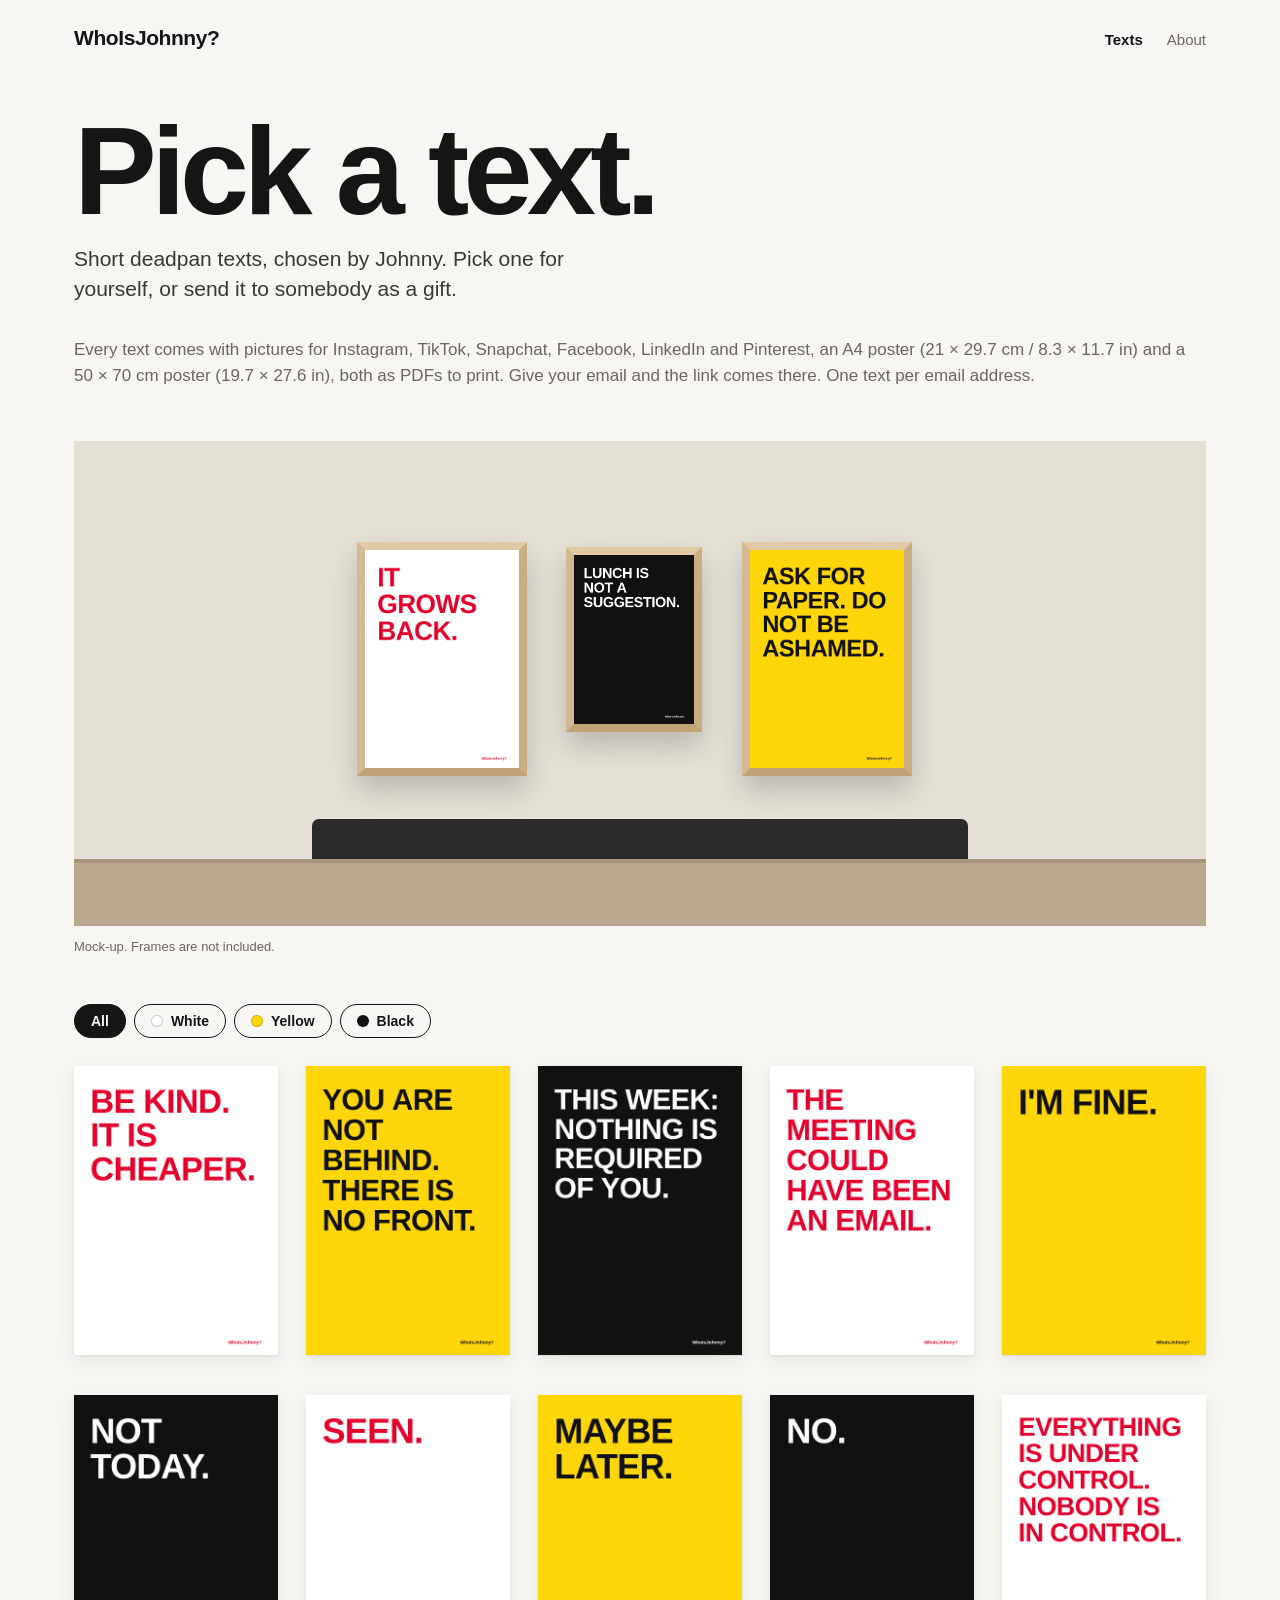
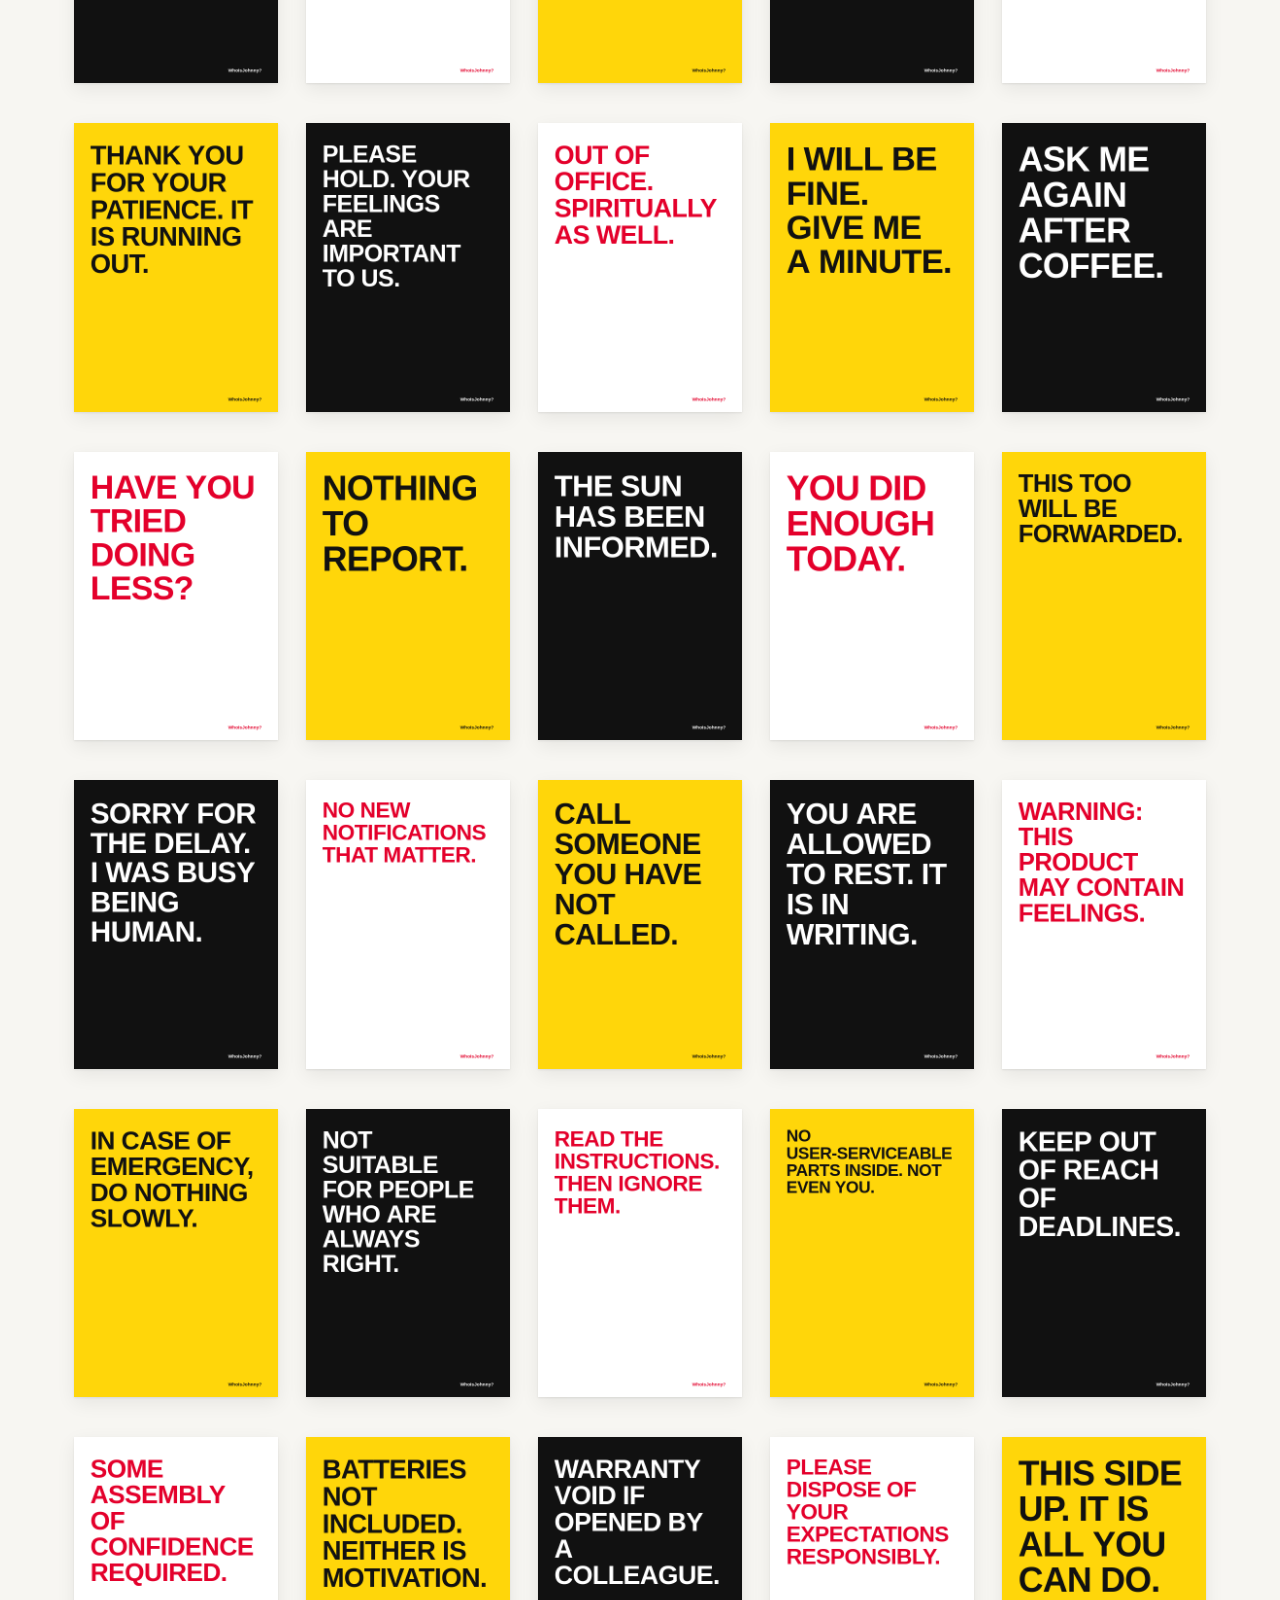
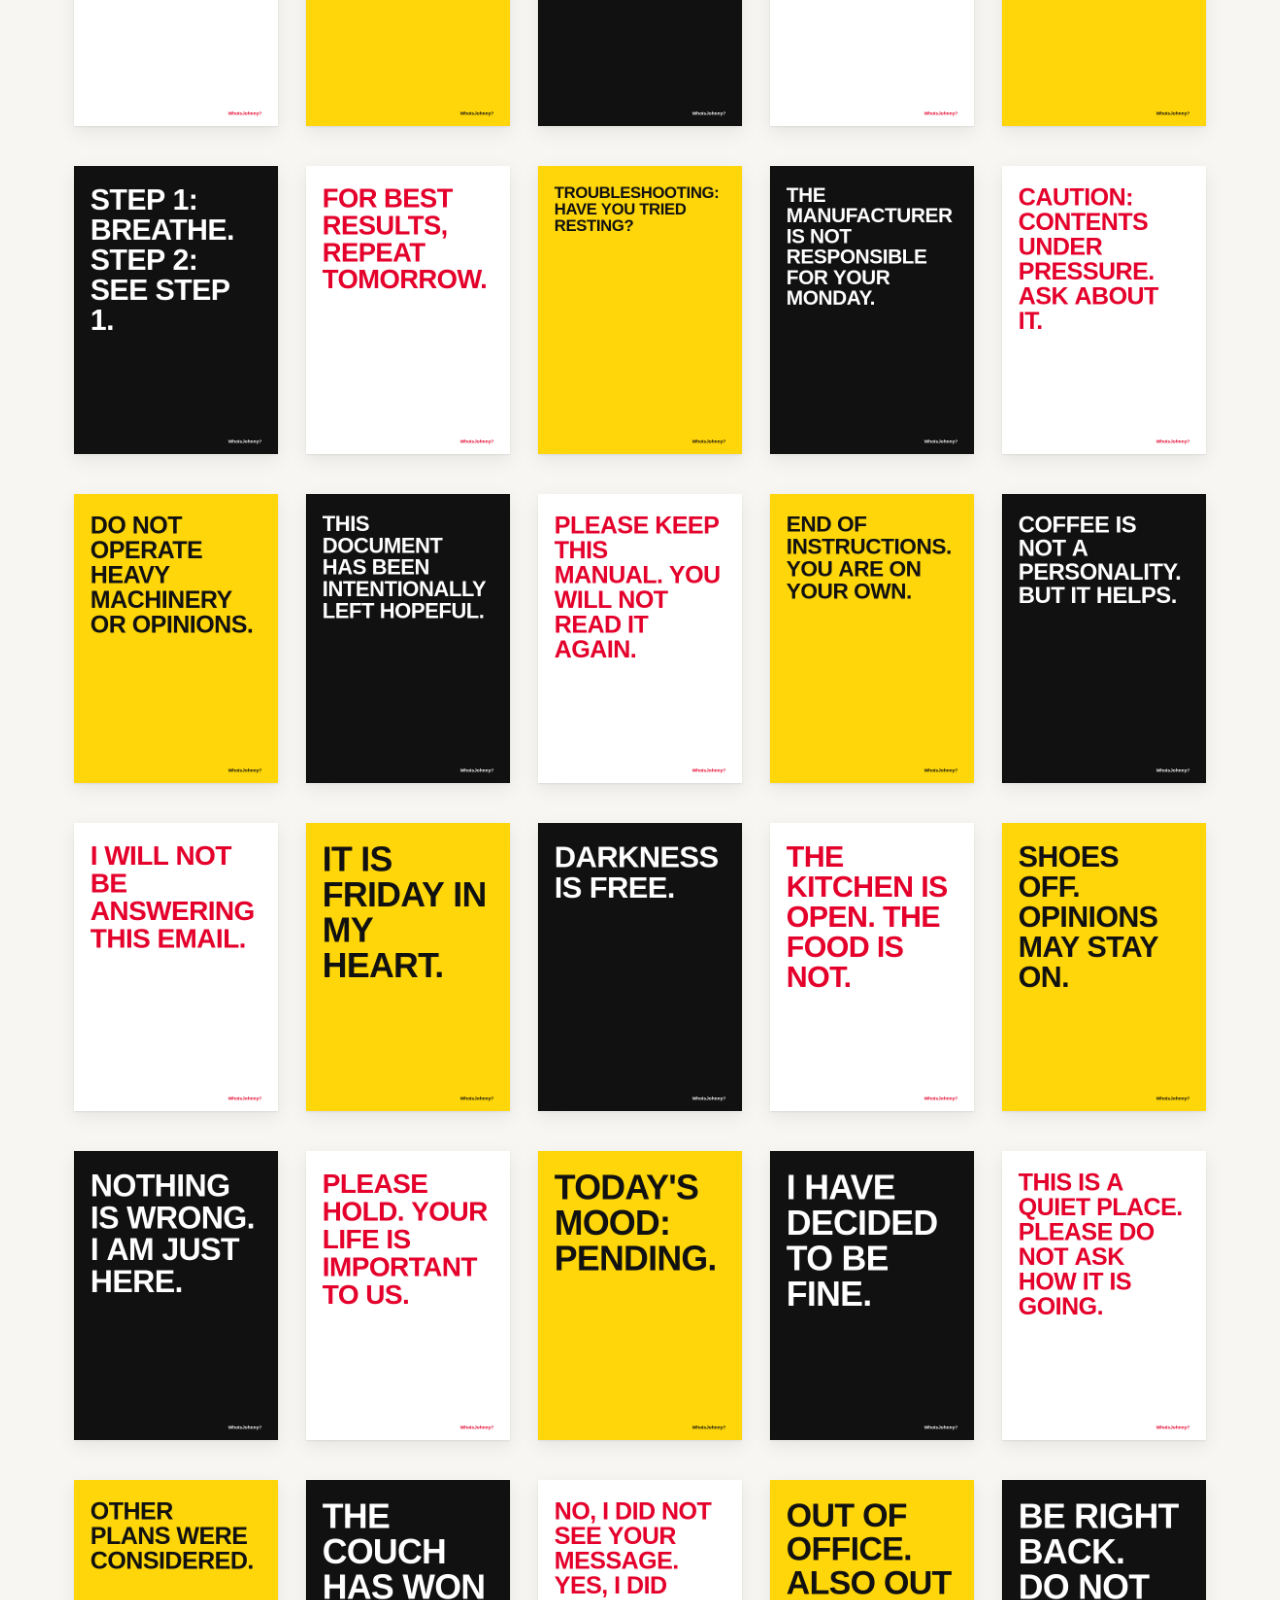
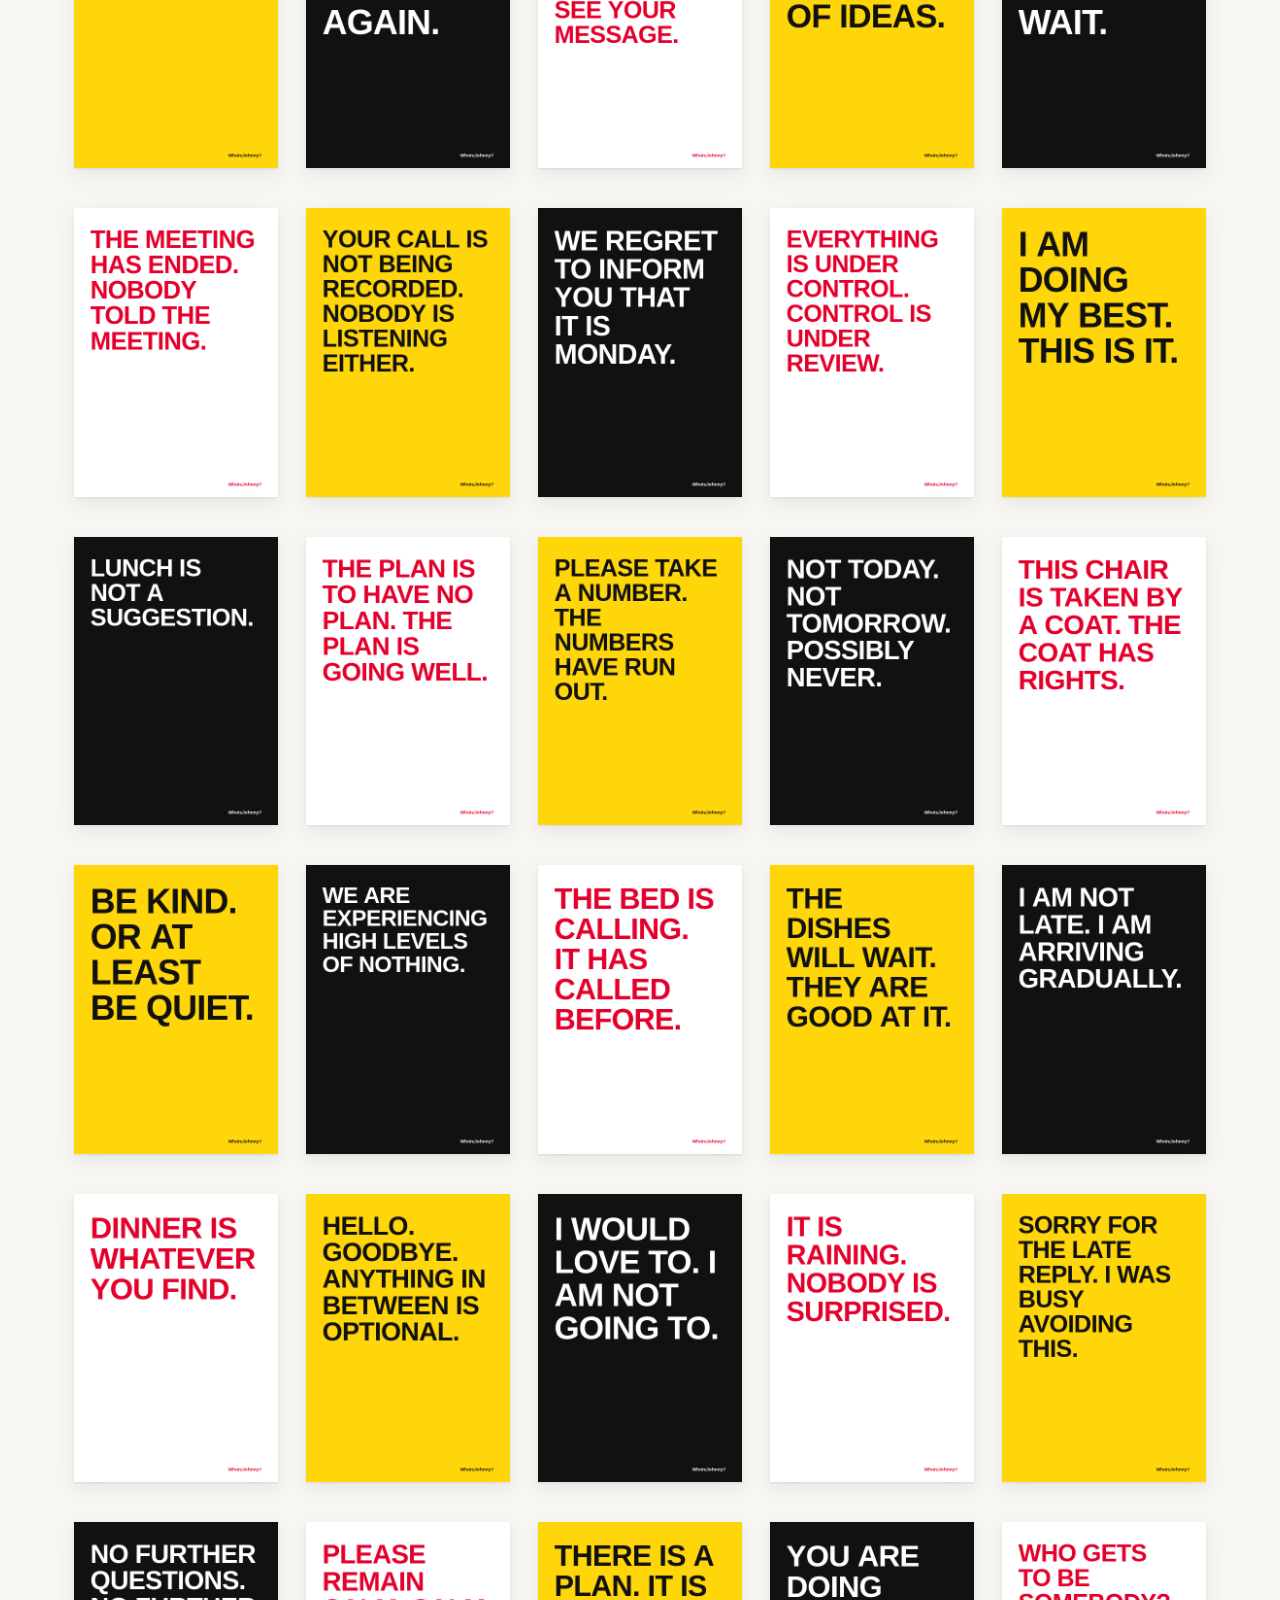
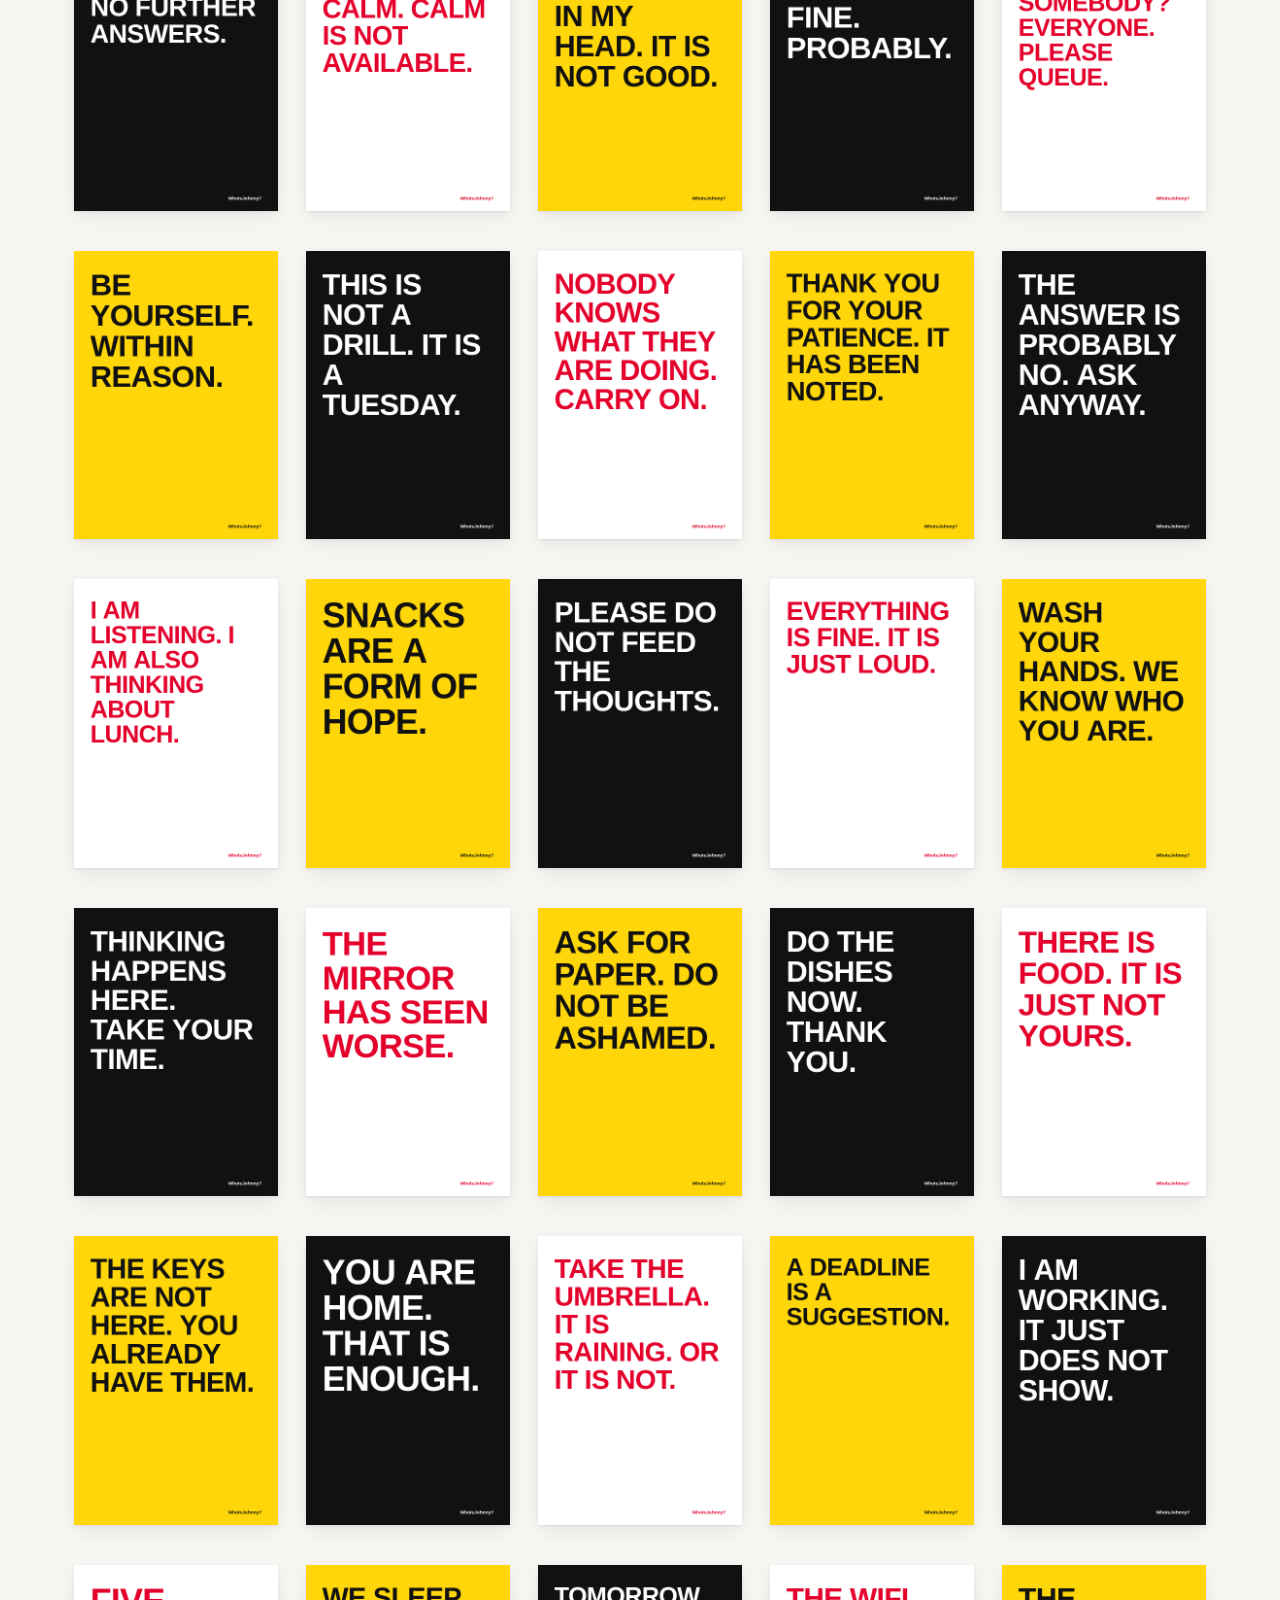
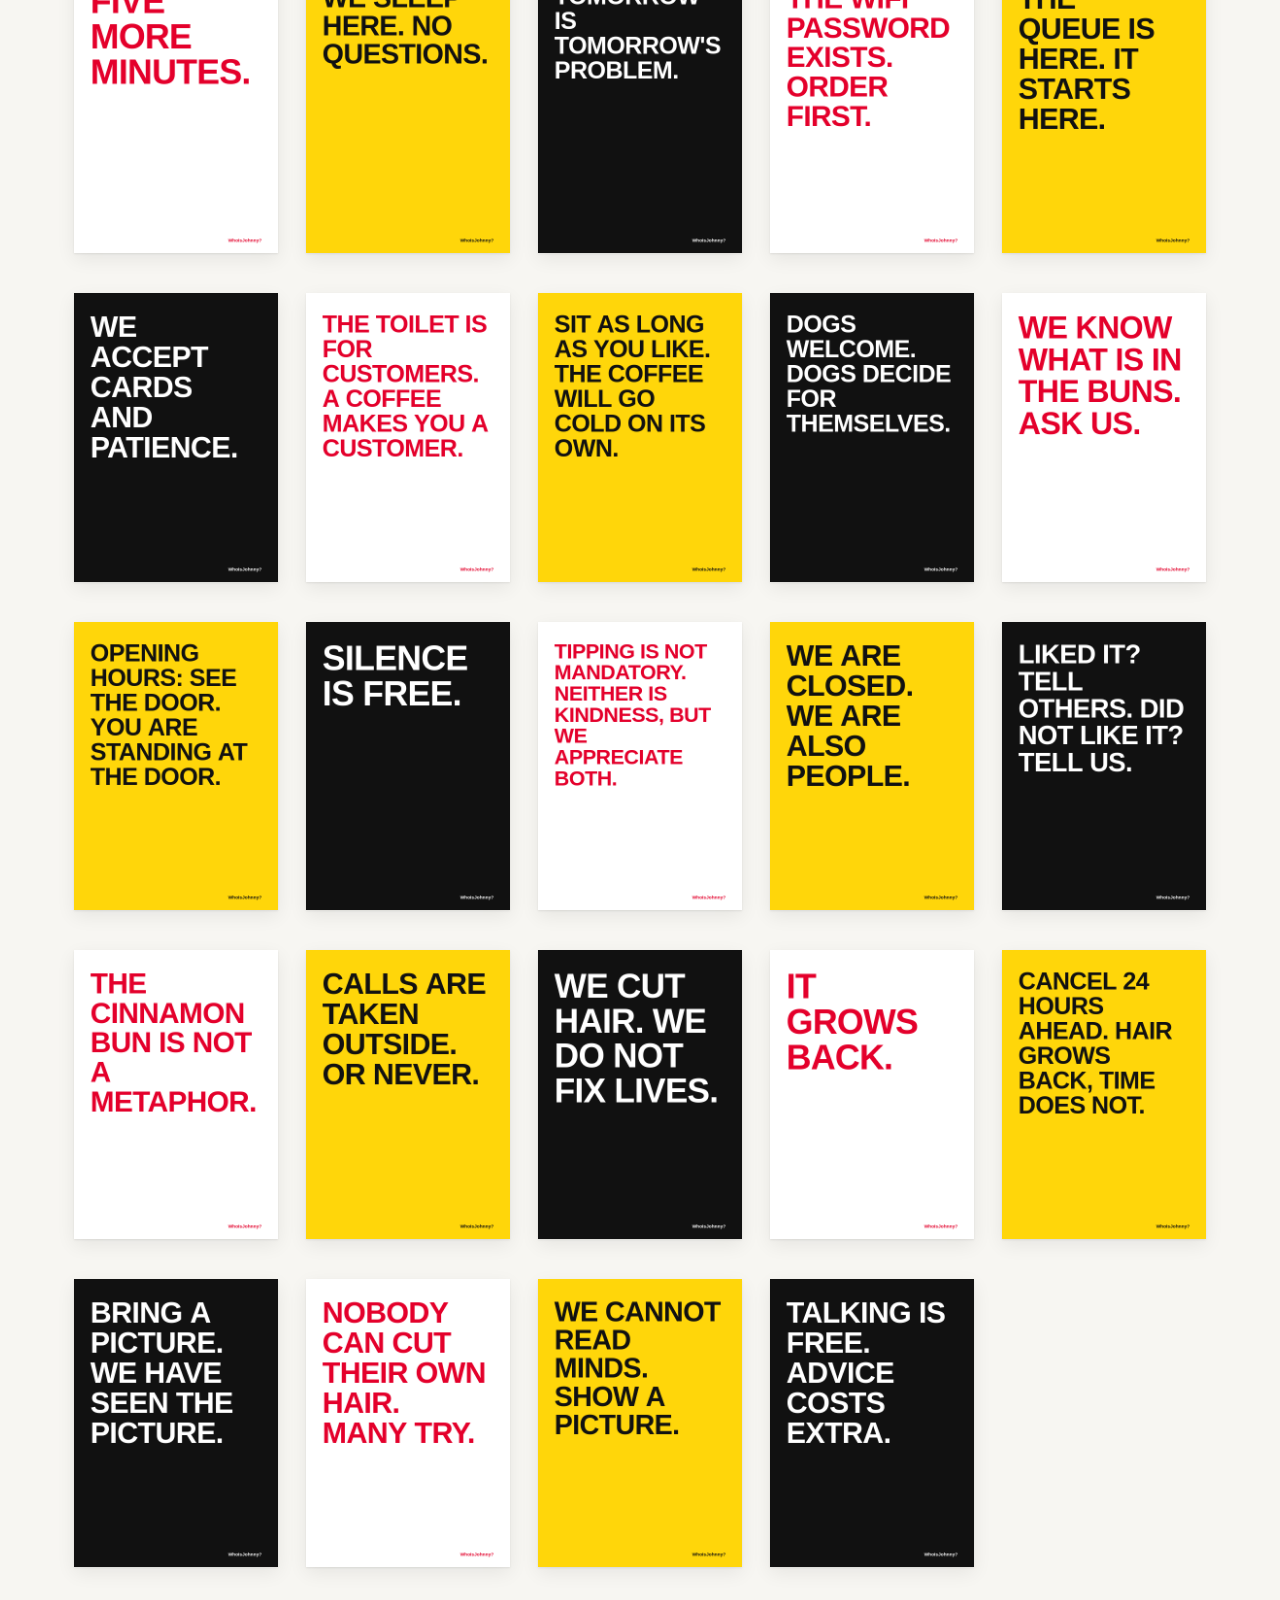
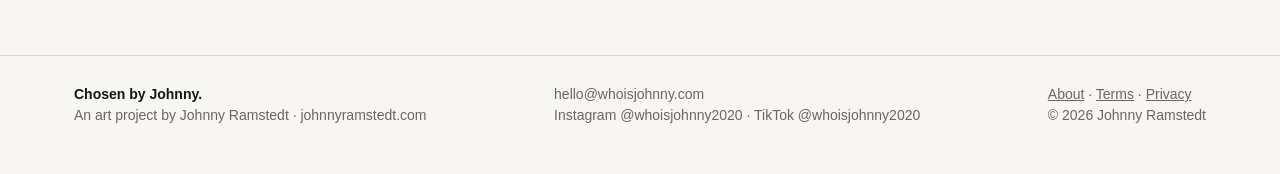
==== index.html @ 50e74c55 "No flash of the old Nobodies page on load: the shelf view starts hidden Co-Authored-By: Claude Sonne" ====
<!DOCTYPE html>
<html lang="en">
<head>
<meta charset="utf-8">
<meta name="viewport" content="width=device-width, initial-scale=1">
<title>WhoIsJohnny? Deadpan texts.</title>
<meta name="description" content="Deadpan texts, chosen by Johnny. Pick one, keep it or send it as a gift. Pictures for Instagram, TikTok, Snapchat, Facebook, LinkedIn and Pinterest, and posters to print in A4 and 50 × 70 cm.">
<meta property="og:title" content="WhoIsJohnny? Deadpan texts.">
<meta property="og:description" content="Deadpan texts. Pictures for your phone, posters for your wall.">
<meta property="og:image" content="https://whoisjohnny.com/og/t001.png">
<meta property="og:image:width" content="1200">
<meta property="og:image:height" content="630">
<meta property="og:image:alt" content="A short deadpan text on white, yellow or black.">
<meta name="twitter:card" content="summary_large_image">
<meta property="og:type" content="website">
<link rel="icon" href="/favicon.svg" type="image/svg+xml">
<link rel="icon" href="/favicon.ico" sizes="any">
<link rel="apple-touch-icon" href="/apple-touch-icon.png">
<link rel="preconnect" href="https://fonts.bunny.net">
<link href="https://fonts.bunny.net/css?family=instrument-sans:400,600&display=swap" rel="stylesheet">
<style>
:root{--bg:#f7f6f2;--ink:#151515;--soft:#3a3833;--muted:#6a675f;--line:#dcd9d0;--chip:#ebe9e3;--red:#e0261b;--font:"Instrument Sans",Arial,Helvetica,sans-serif;color-scheme:light}
*{box-sizing:border-box}
html,body{margin:0}
body{background:var(--bg);color:var(--ink);font-family:var(--font);font-size:17px;line-height:1.5}
a{color:inherit}
button,input{font:inherit}
button:focus-visible,a:focus-visible,input:focus-visible{outline:3px solid #2b44ff;outline-offset:3px}
.wrap{max-width:1180px;margin:0 auto;padding:0 24px}
[hidden]{display:none!important}

header.top{display:flex;justify-content:space-between;align-items:baseline;gap:12px 28px;flex-wrap:wrap;padding:22px 24px 16px;max-width:1180px;margin:0 auto}
.word{font-weight:600;font-size:21px;letter-spacing:-.02em;text-decoration:none}
nav{display:flex;gap:6px 24px;flex-wrap:wrap;font-size:15px}
nav a{text-decoration:none;color:var(--muted)}
nav a.on{color:var(--ink);font-weight:600}

.hero{padding-top:44px;padding-bottom:28px;display:flex;flex-direction:column;gap:16px}
h1.big{margin:0;font-size:clamp(56px,10vw,124px);line-height:.92;font-weight:600;letter-spacing:-.045em}
.lede{margin:0;font-size:21px;line-height:1.45;max-width:560px;color:var(--soft)}

.parade{overflow:hidden;border-bottom:2px solid var(--ink);margin:0 0 48px}
.track{display:flex;width:max-content;animation:march 70s linear infinite}
.parade:hover .track{animation-play-state:paused}
.track a{display:block;margin:0 18px;width:118px;flex:none}
.hop{animation:hop 9s ease-in-out infinite}
.walker{animation:waddle .9s ease-in-out infinite alternate;transform-origin:50% 100%}
.walker img{width:118px;aspect-ratio:200/266;display:block}
@keyframes march{from{transform:translateX(-50%)}to{transform:translateX(0)}}
@keyframes hop{0%,88%,100%{transform:translateY(0)}91%{transform:translateY(-26px)}94%{transform:translateY(0)}96%{transform:translateY(-8px)}}
@keyframes waddle{0%{transform:rotate(-4deg)}50%{transform:rotate(0) translateY(-5px)}100%{transform:rotate(4deg)}}
@media (prefers-reduced-motion:reduce){.track,.hop,.walker{animation:none}}

.ctas{display:flex;flex-wrap:wrap;gap:12px;margin-top:10px}
.ctas .btn2{font-size:18px;padding:14px 26px;min-height:48px;text-decoration:none;display:inline-flex;align-items:center}
.out{display:flex;flex-wrap:wrap;justify-content:space-between;gap:6px 20px;margin:-28px 0 56px;font-size:18px;color:var(--soft);text-decoration:none}
.out b{color:var(--ink);font-weight:600}
h2.sec{font-size:clamp(28px,3.4vw,40px);letter-spacing:-.03em;line-height:1.05;margin:0 0 6px;font-weight:600}
.sub{margin:0 0 26px;color:var(--muted);font-size:17px}
.gift{background:#f1e9d8;border-top:2px solid var(--ink);border-bottom:2px solid var(--ink);margin:0 0 64px}
.gift .wrap{display:flex;flex-wrap:wrap;gap:40px 64px;align-items:center;padding:72px 24px}
.gift-text{flex:1 1 360px;display:flex;flex-direction:column;gap:14px;max-width:560px}
.gift .kick{font-size:13px;letter-spacing:.1em;color:var(--muted);font-weight:600}
.gift h2{margin:0;font-size:clamp(44px,6vw,76px);line-height:.95;letter-spacing:-.04em;font-weight:600}
.gift p{margin:0;font-size:19px;color:var(--soft)}
.gift-card{flex:0 1 340px;background:#fff;border:2px solid var(--ink);border-radius:12px;padding:22px;transform:rotate(-2.5deg);box-shadow:8px 8px 0 var(--ink)}
.gift-card .to{font-size:13px;letter-spacing:.08em;color:var(--muted)}
.gift-card img{width:100%;aspect-ratio:3/4;display:block;border-radius:6px;margin:10px 0}
.gift-card .note{font-size:17px;line-height:1.4}
.what{max-width:760px;padding:0 0 64px}
.what ul{margin:14px 0 0;padding:0;list-style:none;border-top:1px solid var(--line)}
.what li{padding:14px 0;border-bottom:1px solid var(--line);color:var(--soft);font-size:17px}
.what li b{color:var(--ink);font-weight:600}
.seg{display:flex;border:1.5px solid var(--ink);border-radius:999px;padding:3px;gap:3px;align-self:flex-start}
.seg button{font-size:15px;font-weight:600;padding:9px 18px;border:0;border-radius:999px;background:transparent;cursor:pointer;color:var(--ink)}
.seg button[aria-pressed=true]{background:var(--ink);color:var(--bg)}
.box textarea{font-size:16px;padding:12px 14px;border:1px solid #b9b5aa;border-radius:8px;width:100%;min-height:84px;resize:vertical;font-family:inherit}
.box input[type=email]{font-size:16px;padding:12px 14px;min-height:44px;border:1px solid #b9b5aa;border-radius:8px;width:100%;background:#fff}
.hint{font-size:13px;color:var(--muted);margin-top:-4px}
.giftnote{padding:18px 20px;background:#f1e9d8;border:2px solid var(--ink);border-radius:10px;max-width:480px;font-size:18px;line-height:1.45}
.giftnote .from{display:block;font-size:13px;letter-spacing:.08em;color:var(--muted);margin-bottom:6px}
.linkrow{display:flex;gap:8px;flex-wrap:wrap;max-width:520px}
.linkrow input{flex:1 1 260px;font-size:14px;padding:10px 12px;border:1px solid #b9b5aa;border-radius:8px;background:#fff;min-height:42px}
.xmas{background:#1f5c33;color:#fbfaf6;padding:64px 0 72px;margin:0 0 56px;border-bottom:2px solid var(--ink);background-image:radial-gradient(#ffffff33 1.6px,transparent 1.8px),radial-gradient(#ffffff22 1.2px,transparent 1.4px);background-size:44px 44px,27px 27px;background-position:0 0,13px 19px}
.xhead{display:flex;flex-direction:column;gap:10px;max-width:640px;margin-bottom:32px}
.xmas .kick{font-size:13px;letter-spacing:.1em;font-weight:600;color:#f3d34a}
.xmas h2{margin:0;font-size:clamp(44px,6.4vw,80px);line-height:.95;letter-spacing:-.04em;font-weight:600}
.xmas .xhead p{margin:0;font-size:19px;color:#dfe8de}
.xgrid{display:grid;grid-template-columns:repeat(auto-fill,minmax(200px,1fr));gap:28px 20px}
.xcard{text-decoration:none;color:inherit;display:flex;flex-direction:column;gap:8px;transition:transform .15s ease}
.xcard:hover{transform:translateY(-4px)}
.xcard .pic{border:2px solid #151515}
.xcard .cap{color:#fbfaf6}
.xcard .cap .muted{color:#b9cbb9}
.xcard .story{font-size:14px;line-height:1.4;color:#dfe8de}
.xcard.gone{opacity:.75}
.xcard .tag{position:absolute;top:10px;left:10px;font-size:11px;font-weight:600;letter-spacing:.08em;padding:4px 8px;background:#c93c2b;color:#fff;border-radius:999px}
@media (max-width:420px){.xgrid{grid-template-columns:1fr 1fr;gap:22px 12px}.xcard .story{font-size:13px}}
.howto{max-width:520px;border-top:0;padding:4px 0 0}
.howto summary{font-size:16px}
.howto ul{margin:10px 0 0;padding:0 0 0 18px;color:var(--soft);font-size:15px;line-height:1.5}
.howto li{margin:0 0 8px}
.grid{display:grid;grid-template-columns:repeat(auto-fill,minmax(150px,1fr));gap:28px 18px;padding-bottom:88px}
@media (max-width:420px){.grid{grid-template-columns:1fr 1fr;gap:22px 12px}.cap{font-size:14px;flex-wrap:wrap}}
.card{text-decoration:none;display:flex;flex-direction:column;gap:10px;transition:transform .15s ease}
.card:hover{transform:translateY(-4px)}
.pic{position:relative;border-radius:6px;overflow:hidden}
.pic img{width:100%;aspect-ratio:3/4;display:block;object-fit:contain}
.badge{position:absolute;top:10px;left:10px;font-size:11px;font-weight:600;letter-spacing:.08em;padding:4px 8px;background:var(--ink);color:var(--bg);border-radius:999px}
.cap{display:flex;justify-content:space-between;align-items:baseline;font-size:15px;gap:8px}
.cap b{font-weight:600}
.muted{color:var(--muted)}

.band{background:var(--ink);color:var(--bg)}
.band .wrap{padding:64px 24px;display:flex;flex-wrap:wrap;gap:24px 56px;align-items:center;justify-content:space-between}
.band h2{margin:0;font-size:clamp(32px,4.5vw,52px);line-height:1;font-weight:600;letter-spacing:-.03em;max-width:15ch}
.band p{margin:10px 0 0;color:#b9b5aa;font-size:17px;max-width:38ch}
.signup{display:flex;gap:10px;flex-wrap:wrap;flex:1 1 340px;max-width:480px}
.signup input{flex:1 1 220px;font-size:16px;padding:14px 16px;min-height:48px;border:1.5px solid var(--bg);border-radius:999px;background:transparent;color:var(--bg)}
.signup input::placeholder{color:#8f8b82}
.signup button{font-size:16px;font-weight:600;padding:14px 22px;min-height:48px;border:0;border-radius:999px;background:var(--bg);color:var(--ink);cursor:pointer}

.steps{display:grid;grid-template-columns:repeat(auto-fit,minmax(220px,1fr));gap:32px;padding:72px 0}
.steps h3{margin:0 0 6px;font-size:20px;font-weight:600}
.steps p{margin:0;color:var(--soft);font-size:16px}
.faq{padding:0 0 72px;max-width:760px}
.faq h2,.legal h2{font-size:32px;letter-spacing:-.02em;margin:0 0 12px}
details{border-top:1px solid var(--line);padding:14px 0}
details:last-child{border-bottom:1px solid var(--line)}
summary{cursor:pointer;font-weight:600;font-size:18px}
details p{margin:10px 0 0;color:var(--soft)}

.item{display:flex;flex-wrap:wrap;gap:56px;align-items:flex-start;padding:28px 0 96px}
.item .big-pic{flex:1 1 340px;max-width:480px;border-radius:8px;overflow:hidden}
.item .big-pic img{width:100%;aspect-ratio:3/4;display:block}
.item .side{flex:999 1 380px;min-width:0;display:flex;flex-direction:column;gap:20px;padding-top:6px}
.back{align-self:flex-start;font-size:15px;color:var(--muted);text-decoration:none}
.kicker{font-size:15px;color:var(--muted)}
h1.name{margin:-10px 0 0;font-size:clamp(56px,7vw,96px);line-height:.95;font-weight:600;letter-spacing:-.04em}
.line{margin:0;font-size:20px;max-width:460px;color:var(--soft)}
.chips{display:flex;flex-wrap:wrap;gap:8px}
.chip{font-size:14px;padding:7px 12px;border-radius:999px;background:var(--chip)}
.box{display:flex;flex-direction:column;gap:12px;padding:20px;background:#fff;border:1px solid var(--line);border-radius:10px;max-width:480px}
.box .label{font-size:13px;letter-spacing:.08em;color:var(--muted)}
.box label.f{font-size:14px;font-weight:600}
.box input[type=text]{font-size:16px;padding:12px 14px;min-height:44px;border:1px solid #b9b5aa;border-radius:8px;width:100%;background:#fff}
.tick{display:flex;gap:10px;align-items:flex-start;font-size:14px;line-height:1.45;color:var(--soft)}
.tick input{width:18px;height:18px;margin:1px 0 0;flex:none}
.btn{align-self:flex-start;font-size:18px;font-weight:600;padding:16px 28px;min-height:48px;border:0;border-radius:999px;background:var(--ink);color:var(--bg);cursor:pointer;text-decoration:none;display:inline-block}
.btn:disabled{opacity:.5;cursor:wait}
.btn2{font-size:15px;font-weight:600;padding:10px 18px;min-height:42px;border:1.5px solid var(--ink);border-radius:999px;background:#fff;color:var(--ink);cursor:pointer}
.err{color:var(--red);font-size:15px}
.dl{display:flex;flex-direction:column;border-top:1px solid var(--line);max-width:520px}
.dl>div{display:flex;justify-content:space-between;align-items:center;gap:16px;padding:14px 0;border-bottom:1px solid var(--line)}
.dl b{display:block;font-size:17px}
.dl span{font-size:14px;color:var(--muted)}

.mapwrap{position:relative;width:100%;margin:10px 0 18px}
.mapwrap img{width:100%;display:block}
.dot{position:absolute;border-radius:50%;background:var(--ink);border:2px solid var(--bg);transform:translate(-50%,-50%);cursor:pointer;padding:0}
.dot.on{background:var(--red)}
.stats{margin:0;font-size:21px;color:var(--soft);max-width:640px}
.cities{display:flex;flex-wrap:wrap;gap:8px;margin:0 0 36px}
.cities button{font-size:14px;padding:7px 12px;border:1.5px solid var(--ink);border-radius:999px;background:transparent;cursor:pointer}
.cities button.on{background:var(--ink);color:var(--bg)}
.reg{display:grid;grid-template-columns:repeat(auto-fill,minmax(150px,1fr));gap:24px 18px;padding-bottom:96px}
.reg a{text-decoration:none;display:flex;flex-direction:column;gap:8px;font-size:15px;line-height:1.35}

.legal{max-width:760px;padding:24px 24px 80px}
.legal h3{font-size:18px;margin:24px 0 4px}
.legal p{margin:0 0 10px;color:var(--soft)}
.sharebox{max-width:520px;display:flex;gap:16px;align-items:flex-start;border:1px solid var(--line);border-radius:12px;padding:14px;margin:4px 0 8px;background:#fff}
.sharebox img{width:96px;height:120px;object-fit:cover;border-radius:6px;flex:none;background:var(--chip)}
.sharebox .label{font-size:12px;letter-spacing:.08em;color:var(--muted);margin-bottom:4px}
.about{max-width:760px;padding:24px 24px 80px}
.about h1{font-size:clamp(40px,7vw,72px);letter-spacing:-.03em;line-height:1;margin:0 0 20px}
.about h2{font-size:24px;letter-spacing:-.02em;margin:40px 0 8px}
.about p{font-size:18px;line-height:1.55;color:var(--soft);margin:0 0 12px}
.about ul{margin:14px 0 0;padding:0;list-style:none;border-top:1px solid var(--line)}
.about li{padding:14px 0;border-bottom:1px solid var(--line);color:var(--soft);font-size:17px;line-height:1.5}
.about li b{color:var(--ink)}
.about .btn{margin-top:28px}
.teaser{max-width:760px;margin:-36px 0 0;padding:0 0 56px;font-size:18px;line-height:1.55;color:var(--soft)}
.teaser a{color:var(--ink);font-weight:600}

.tpic{border-radius:0!important;box-shadow:0 1px 2px rgba(0,0,0,.08),0 6px 18px rgba(0,0,0,.07)}
.tpic img{aspect-ratio:210/297!important;object-fit:cover}
.item .big-pic.tpic img{aspect-ratio:210/297}
.tleft{flex:1 1 340px;max-width:480px;display:flex;flex-direction:column;gap:18px}
.tleft .big-pic{max-width:none;flex:none}
.consent{display:flex;gap:10px;align-items:flex-start;font-size:14px;line-height:1.4;color:var(--soft);cursor:pointer}
.consent input{width:18px;height:18px;margin:1px 0 0;flex:none;accent-color:var(--ink)}
.tfilter{display:flex;gap:8px;flex-wrap:wrap;margin:0 0 28px}
.tfilter button{font:600 14px var(--font);padding:8px 16px;border:1.5px solid var(--ink);border-radius:999px;background:transparent;color:var(--ink);cursor:pointer;display:flex;align-items:center;gap:8px}
.tfilter button i{width:12px;height:12px;border-radius:50%;border:1px solid #0003;display:inline-block}
.tfilter button[aria-pressed=true]{background:var(--ink);color:var(--bg)}
.tgrid .card[hidden]{display:none}
/* framed on a wall */
.room{position:relative;aspect-ratio:21/9;background:#e4e0d6;overflow:hidden;container-type:inline-size;margin:8px 0 10px}
.room::after{content:"";position:absolute;left:0;right:0;bottom:0;height:13%;background:#b9a88f;border-top:.4cqw solid #a8967c}
.room .fr{position:absolute;bottom:31%;padding:0;border:.75cqw solid #d8bf98;border-color:#e0c9a4 #c9ad82 #bfa276 #d4ba92;box-shadow:0 1.2cqw 2.4cqw rgba(0,0,0,.18)}
.room .fr img{display:block;width:100%;aspect-ratio:210/297;object-fit:cover}
.room .f1{left:25%;width:15%}.room .f2{left:43.5%;width:12%;bottom:40%}.room .f3{left:59%;width:15%}
.room .bench{position:absolute;left:21%;width:58%;bottom:13%;height:9%;background:#2a2a2a;border-radius:.6cqw .6cqw 0 0}
.room1{aspect-ratio:4/3;margin:0}
.room1 .fr{left:33%;width:34%;bottom:27%;border-width:1.3cqw}
.room1 .bench{left:20%;width:60%;height:7%}
.mock{font-size:13px;color:var(--muted);margin:0}
@media (max-width:600px){.tgrid{grid-template-columns:1fr 1fr;gap:18px 14px}.tfilter button{padding:7px 12px;font-size:13px}.room{aspect-ratio:4/3}.room .f1{left:6%;width:27%}.room .f2{left:37%;width:24%}.room .f3{left:65%;width:27%}.room .bench{left:4%;width:92%}}
.tname{font-size:clamp(34px,4.4vw,56px)!important;line-height:1!important;letter-spacing:-.03em!important;margin:0!important}
.tgrid{grid-template-columns:repeat(auto-fill,minmax(200px,1fr));gap:40px 28px}
.tgrid .card:hover{transform:translateY(-6px)}
.card.gone{opacity:.6}
.tband{border-top:2px solid var(--ink);padding:64px 0 0}
.thead{display:flex;flex-wrap:wrap;justify-content:space-between;align-items:flex-end;gap:20px 40px;margin-bottom:32px}
.thead>div{max-width:620px;display:flex;flex-direction:column;gap:10px}
.thead .kick{font-size:13px;letter-spacing:.1em;color:var(--muted);font-weight:600}
.thead h2{margin:0;font-size:clamp(44px,6vw,76px);line-height:.95;letter-spacing:-.04em;font-weight:600;color:#e4002b}
.thead p{margin:0;font-size:19px;color:var(--soft)}
.tband .grid{padding-bottom:64px}
footer{border-top:1px solid var(--line);margin-top:0}
footer .wrap{padding:28px 24px 48px;display:flex;flex-wrap:wrap;justify-content:space-between;gap:14px 32px;font-size:14px;color:var(--muted)}
footer b{color:var(--ink);font-weight:600}
footer a{color:var(--muted)}
.toast{position:fixed;left:50%;bottom:24px;transform:translateX(-50%);background:var(--ink);color:var(--bg);padding:12px 18px;border-radius:999px;font-size:15px;z-index:9}
</style>
</head>
<body>

<header class="top">
  <a class="word" href="/" data-link>WhoIsJohnny?</a>
  <nav>
    <a href="/no" data-link id="navShelf" hidden>Nobodies · <span id="cntShelf">50</span> on the shelf</a>
    <a href="/" data-link id="navTexts">Texts</a>
    <a href="/world" data-link id="navWorld" hidden>World · <span id="cntWorld">0</span> adopted</a>
    <a href="/about" data-link id="navAbout">About</a>
  </nav>
</header>

<main>
  <!-- THE SHELF -->
  <section id="vShelf" hidden>
    <div class="wrap hero">
      <h1 class="big">Pick a Nobody.</h1>
      <p class="lede">Small figures with nowhere to be. Each one exists once, with its own name and number. Keep one, collect a few, or give one away. Then watch where they end up.</p>
      <p class="muted">Every Nobody comes with pictures for Instagram, TikTok, Snapchat and Facebook, and an A4 poster (PDF) to print at home or at a print shop.</p>
      <div class="ctas"><a class="btn" href="#shelf">Pick one · <span class="price">Free</span></a><a class="btn2" href="#gift">Give one as a gift</a><a class="btn2" href="#xmas" id="xCta">Christmas edition</a></div>
    </div>
    <div class="parade" aria-label="Nobodies walking by"><div class="track" id="parade"></div></div>
    <section class="xmas" id="xmas"><div class="wrap">
      <div class="xhead">
        <div class="kick" id="xKick">CHRISTMAS EDITION</div>
        <h2>Ten Christmas Nobodies.</h2>
        <p>Only ten. There will never be more. Keep one, or give one as the least necessary present under the tree. With pictures for the phone and an A4 poster to print. <span class="price" id="xPrice">Free</span>.</p>
      </div>
      <div class="xgrid" id="xgrid"></div>
    </div></section>
    <div class="wrap"><a class="out" href="/world" data-link id="outStrip"><span id="outText">The first Nobodies are leaving the shelf.</span> <b>See the map →</b></a></div>
    <div class="gift" id="gift"><div class="wrap">
      <div class="gift-text">
        <div class="kick">FOR SOMEBODY ELSE</div>
        <h2>Give a Nobody.</h2>
        <p>A small present for no reason at all. Pick one, choose <b>As a gift</b>, and write where they live and a short note. We email it to them, or you send the link yourself.</p>
        <p class="muted">No wrapping. No shipping. It is already there. They get pictures for Instagram, TikTok, Snapchat and Facebook, and an A4 poster to print at home or at a print shop. <span class="price">Free</span>.</p>
        <a class="btn" href="#shelf">Pick a gift</a>
      </div>
      <div class="gift-card" aria-hidden="true" id="giftDemo"></div>
    </div></div>

    <div class="wrap" id="shelf"><h2 class="sec">On the shelf now</h2><p class="sub">Every one is different. When one is gone, it is gone.</p><div class="grid" id="grid"></div></div>

    <div class="band"><div class="wrap">
      <div>
        <h2>Hear when new Nobodies arrive.</h2>
        <p>One short email per new litter. Nothing else. Unsubscribe any time.</p>
      </div>
      <form class="signup" id="newsForm">
        <label for="newsEmail" class="muted" hidden>Email</label>
        <input id="newsEmail" type="email" required placeholder="you@example.com" autocomplete="email">
        <button type="submit">Notify me</button>
      </form>
    </div></div>

    <div class="wrap">
      <div class="steps">
        <div><h3>1. Pick one.</h3><p>Only the ones on the shelf. Nothing is random. Leave your email, and it leaves the shelf for good.</p></div>
        <div><h3>2. Give it a home.</h3><p>Your city, or the city of the person you give it to. It goes in the register and on the world map. Only the city, never more.</p></div>
        <div><h3>3. Keep it, or give it.</h3><p>It lives in a phone, as a profile picture, a story or a lock screen. Or on a wall, as an A4 poster. Or with somebody else.</p></div>
        <div><h3>4. Watch them travel.</h3><p>Every adopted Nobody shows up on the map. Helsinki, Lisbon, Tokyo. Nobody knows where the next one goes.</p></div>
      </div>
      <div class="what">
        <h2 class="sec">What you get</h2>
        <ul>
          <li><b>One Nobody that exists once.</b> Its name, its number, its traits. Nobody else will ever have it.</li>
          <li><b>A place in the register</b> and a dot on the world map.</li>
          <li><b>Pictures sized for Instagram, TikTok, Snapchat and Facebook.</b> PNG, ready to post or set as a profile picture.</li>
          <li><b>A poster to print and hang up.</b> A4 (21 × 29.7 cm / 8.3 × 11.7 in), PDF, with its story, your city and the day it became yours. Print it at home or at any print shop.</li>
          <li><b>Your own link</b> by email. Care instructions included.</li>
          <li><b>New litters</b> keep arriving. When only 20 are left on the shelf, 30 new ones appear. Nobody knows what they look like until then.</li>
        </ul>
      </div>
      <p class="teaser">A Nobody is a small figure that exists once and does nothing in particular. Profile picture, poster, present. <a href="/about" data-link>More about the Nobodies →</a></p>
      <div class="faq">
        <h2>Questions</h2>
        <details><summary>What is a Nobody?</summary><p>A small figure with a name and a number. Drawn by Johnny, assembled by a machine. No two are the same, and no one ever gets made twice.</p></details>
        <details><summary>Why would I want one?</summary><p>No good reason. It does not do anything. It just stays, and makes an ordinary day slightly less ordinary. Some people collect them. Some give them away. Some set one as their profile picture and forget about it. Some print the poster and hang it in the hallway. All of these are correct.</p></details>
        <details><summary>How does giving one work?</summary><p>Pick a Nobody and choose "As a gift". Write their name, their city and a short note. If you add their email, we send it to them right away. If not, you get the gift link and send it yourself, in a message, a card or a text. Either way it is theirs from the start, and it shows up on the map in their city.</p></details>
        <details><summary>How do I print the poster?</summary><p>Use A4 matte paper, 200–250 g/m², print at actual size (100 %) in best quality, borderless if your printer can. On US Letter, choose "Fit to page". No printer? Any print shop or photo kiosk can print the PDF on A4 matte for a euro or two. It fits a standard A4 frame, and looks best in a 30 × 40 cm frame with a white mat.</p></details>
        <details><summary>Can I collect them?</summary><p>Yes. Adopt as many as you like. Each one is different, and some traits are rarer than others. Once the shelf is empty of a kind, there will never be another one quite like it.</p></details>
        <details><summary>What are the rare ones?</summary><p>Every Nobody has traits. Under each one you see how often a trait turns up, for example "Crown · 1 in 14". The price is the same for all of them.</p></details>
        <details><summary>Can I swap or sell it?</summary><p>No. Once it is yours, it stays yours. It has nowhere else to go.</p></details>
        <details><summary>Where do I post it?</summary><p>Anywhere. On your Nobody's page you get pictures sized for Instagram, TikTok, Snapchat and Facebook (posts, stories and profile pictures). Tag @whoisjohnny2020 on Instagram or TikTok and we may show it.</p></details>
      </div>
    </div>
  </section>

  <!-- THE TEXTS -->
  <section id="vTexts" hidden>
    <div class="wrap hero">
      <h1 class="big">Pick a text.</h1>
      <p class="lede">Short deadpan texts, chosen by Johnny. Pick one for yourself, or send it to somebody as a gift.</p>
      <p class="muted">Every text comes with pictures for Instagram, TikTok, Snapchat, Facebook, LinkedIn and Pinterest, an A4 poster (21 × 29.7 cm / 8.3 × 11.7 in) and a 50 × 70 cm poster (19.7 × 27.6 in), both as PDFs to print. Give your email and the link comes there. One text per email address.</p>
    </div>
    <div class="wrap">
      <div class="room" id="troom" aria-label="Three texts framed on a wall"></div>
      <p class="mock" style="margin-bottom:48px">Mock-up. Frames are not included.</p>
      <div class="tfilter" id="tfilter" role="group" aria-label="Show colour">
        <button type="button" data-c="all" aria-pressed="true">All</button>
        <button type="button" data-c="white" aria-pressed="false"><i style="background:#fff"></i>White</button>
        <button type="button" data-c="yellow" aria-pressed="false"><i style="background:#ffd60a"></i>Yellow</button>
        <button type="button" data-c="black" aria-pressed="false"><i style="background:#111"></i>Black</button>
      </div>
      <div class="grid tgrid" id="tgrid"></div>
    </div>
  </section>

  <!-- ONE NOBODY -->
  <section id="vItem" hidden><div class="wrap" id="item"></div></section>

  <!-- AFTER PAYING -->
  <section id="vDone" hidden><div class="wrap item"><div class="side" id="doneBox">
    <div class="kicker">Thank you</div>
    <h1 class="name">One moment.</h1>
    <p class="line">Your Nobody is on its way. This usually takes a few seconds.</p>
  </div></div></section>

  <!-- THE WORLD -->
  <section id="vWorld" hidden><div class="wrap" style="padding-top:28px">
    <h1 class="big" style="font-size:clamp(48px,8vw,96px)">Where they live.</h1>
    <p class="stats" id="stats" style="margin-top:16px"></p>
    <div class="mapwrap" id="mapwrap"><img id="mapImg" alt="World map"></div>
    <div class="cities" id="cities"></div>
    <h2 id="regTitle" style="font-size:28px;letter-spacing:-.02em;margin:0 0 18px">The register</h2>
    <div class="reg" id="reg"></div>
  </div></section>

  <!-- ABOUT -->
  <section id="vAbout" hidden><div class="wrap about">
    <h1>About the texts.</h1>
    <p>Short deadpan lines on white, yellow or black paper. Johnny chooses them. They say what everybody thinks and nobody prints.</p>
    <p>Pick one, give your email, and you get a link with pictures for your phone and posters for your wall. One text per email address, so choose well. Or send it to somebody else, with a short note.</p>
    <h2>What people do with them</h2>
    <ul>
      <li><b>Post it.</b> Instagram, TikTok, Snapchat, Facebook, LinkedIn, Pinterest. The pictures are already the right size. Tag @whoisjohnny2020, and we may share it.</li>
      <li><b>Print it.</b> A4 at home, or 50 × 70 cm (19.7 × 27.6 in) at a print shop. Office, hallway, fridge, the back of a door.</li>
      <li><b>Send it.</b> To a colleague, a cousin, a manager. It says the thing so you do not have to.</li>
    </ul>
    <h2>About the project</h2>
    <p>WhoIsJohnny? is an art project by Johnny Ramstedt, a Helsinki-based artist.</p>
    <a class="btn" href="/" data-link>Pick a text</a>
  </div></section>

  <!-- TERMS -->
  <section id="vTerms" hidden><div class="wrap legal">
    <h2>Terms</h2>
    <p class="muted">Last updated 27 November 2026.</p>
    <h3>1. Who</h3>
    <p>whoisjohnny.com is run by Johnny Ramstedt, a private individual in Finland. Contact: hello@whoisjohnny.com.</p>
    <h3>2. What you get</h3>
    <p>One text: a link to a page where you can download pictures of it for Instagram, TikTok, Snapchat, Facebook, LinkedIn and Pinterest, and posters as PDFs in A4 (21 × 29.7 cm / 8.3 × 11.7 in) and 50 × 70 cm (19.7 × 27.6 in). Nothing physical is sent; printing is up to you.</p>
    <h3>3. One per email</h3>
    <p>Each email address can get one text, for yourself or as a gift. The link is sent to your email, and you can use it as many times as you like. If you send it as a gift, the link is the gift. If you give us the receiver's email, we send the link to them as well.</p>
    <h3>4. What you may do with it</h3>
    <p>You may post the pictures on your own social media and print the posters for yourself, at home or at a print shop, and hang them up or give the print away. You may not sell it or prints of it, put it on products you sell or use it in advertising. Copyright stays with Johnny Ramstedt.</p>
    <h3>5. If something goes wrong</h3>
    <p>Write to us and we will fix it. The texts are given as they are. Finnish law applies, and consumers in the EU keep the mandatory protection of their own country.</p>
  </div></section>

  <!-- PRIVACY -->
  <section id="vPrivacy" hidden><div class="wrap legal">
    <h2>Privacy</h2>
    <p class="muted">Last updated 27 November 2026.</p>
    <h3>Who is responsible</h3>
    <p>Johnny Ramstedt, a private individual in Finland. Contact: hello@whoisjohnny.com.</p>
    <h3>What we keep</h3>
    <p>When you get a text, we keep your email address, so that each address gets one text, and we use it to send you the link, through our email provider Resend. If you send a text as a gift, we keep the note and the name you sign it with, and show them only to whoever has the gift link. If you add the receiver's email, we use it once, to send them the gift, and for nothing else. </p>
    <h3>News emails</h3>
    <p>Only if you tick the box "Send me an email now and then when new texts come out". You do not need it to get a text. If you tick it, we keep your email address, the time you said yes and the words you said yes to, and now and then send you news about new texts. The email with your text and every news email have a link to unsubscribe: one click and you are off the list. You can also write to hello@whoisjohnny.com. We keep the record of your yes and of your unsubscribing, so we can show that we only wrote to people who asked.</p>
    <h3>Who gets it</h3>
    <p>Resend (sending email) and Cloudflare (hosting). We do not sell personal data and do not use it for advertising. The fonts come from Bunny Fonts, which says it does not log or track visitors. The site sets no tracking cookies.</p>
    <h3>Pictures and poster</h3>
    <p>The pictures and the posters are made in your own browser when you download them. They are not stored by us, and nothing about the download is sent anywhere.</p>
    <h3>Your rights</h3>
    <p>You can ask to see, correct or delete your data. Write to hello@whoisjohnny.com. You can also complain to the Finnish Data Protection Ombudsman (tietosuoja.fi).</p>
  </div></section>
</main>

<footer><div class="wrap">
  <span><b>Chosen by Johnny.</b><br>An art project by Johnny Ramstedt · johnnyramstedt.com</span>
  <span>hello@whoisjohnny.com<br>Instagram @whoisjohnny2020 · TikTok @whoisjohnny2020</span>
  <span><a href="/about" data-link>About</a> · <a href="/terms" data-link>Terms</a> · <a href="/privacy" data-link>Privacy</a><br>© 2026 Johnny Ramstedt</span>
</div></footer>
<div class="toast" id="toast" role="status" hidden></div>

<script type="module">
import { nobody, traitsOf, pad, CITIES, cityRow, MAP_SVG, storyOf, XMAS_FROM, XMAS_TO } from '/assets/nobody.js';
import { TEXT_COUNT, textOf, slugOf, bySlug, schemeOf, schemeKey, NEWS_CONSENT } from '/assets/texts.js';

const $ = id => document.getElementById(id);
const esc = s => String(s).replace(/&/g,'&amp;').replace(/</g,'&lt;').replace(/>/g,'&gt;').replace(/"/g,'&quot;');
const LINES = ['Has been on the shelf a while. Did not mind.','Does not know you yet. Will not mind either way.','Was made on a Tuesday. Has not mentioned it since.','Looks like it is thinking about something. It is not.','Prefers to be left alone. Which works out.','Will not come when called. Will not leave either.'];
const FORMATS = [['instagram','Instagram','Post or story',1080,1350],['tiktok','TikTok','Video or profile',1080,1920],['snapchat','Snapchat','Story',1080,1920],['facebook','Facebook','Post or profile picture',1080,1080]];
let DATA = null, mapCity = null, giftMode = false;

function toast(m){ const t=$('toast'); t.textContent=m; t.hidden=false; clearTimeout(toast.h); toast.h=setTimeout(()=>t.hidden=true,3000); }
function fmtDate(ms){ const d=new Date(ms); return d.getDate()+'.'+(d.getMonth()+1)+'.'+d.getFullYear(); }

async function api(path, body){
  const r = await fetch('/api/'+path, body ? {method:'POST',headers:{'content-type':'application/json'},body:JSON.stringify(body)} : {});
  const d = await r.json().catch(()=>({error:'The server did not answer.'}));
  if (!r.ok && !d.error) d.error = 'Something went wrong ('+r.status+').';
  return d;
}

async function load(){
  try { DATA = await api('shelf'); if (DATA.error) throw new Error(DATA.error); }
  catch(e){ console.warn('Shelf offline, showing a preview.', e); const f=[]; for(let i=1;i<=50;i++) f.push(i); const x=[]; for(let i=XMAS_FROM;i<=XMAS_TO;i++) x.push(i); DATA={tcount:TEXT_COUNT,price:0,allFree:true,max:50,newFrom:0,free:f,xmas:x,held:[],owned:[],offline:true}; }
  $('cntShelf').textContent = DATA.free.length;
  DATA.tcount = DATA.tcount || TEXT_COUNT;
  $('cntWorld').textContent = DATA.owned.length;
  document.querySelectorAll('.price').forEach(e=>e.textContent=DATA.allFree?'Free':'€'+DATA.price);
  if (DATA.xmasFree){ $('xPrice').textContent='Free until Christmas Day. One each'; $('xKick').textContent='CHRISTMAS EDITION · FREE UNTIL CHRISTMAS'; $('xCta').textContent='Christmas edition · free'; }
}

// ---------------------------------------------------------------- views
function show(id){
  ['vShelf','vTexts','vItem','vDone','vWorld','vAbout','vTerms','vPrivacy'].forEach(v=>$(v).hidden = v!==id);
  $('navShelf').classList.toggle('on', id==='vShelf');
  $('navWorld').classList.toggle('on', id==='vWorld');
  $('navTexts').classList.toggle('on', id==='vTexts' || (id==='vItem' && location.pathname.startsWith('/t/')));
  $('navAbout').classList.toggle('on', id==='vAbout');
  window.scrollTo(0,0);
}

function renderShelf(){
  show('vShelf');
  document.title = 'WhoIsJohnny? Pick a Nobody.';
  $('grid').innerHTML = DATA.free.map(n=>{
    const b=nobody(n), isNew = DATA.newFrom>50 && n>=DATA.newFrom;
    return `<a class="card" href="/no/${b.num}" data-link><div class="pic" style="background:${b.paper}"><img src="${b.src}" alt="${esc(b.name)}, ${b.label}" loading="lazy">${isNew?'<span class="badge">NEW</span>':''}</div><div class="cap"><span><b>${esc(b.name)}</b> <span class="muted">${b.label}</span></span><span class="muted">${DATA.allFree?'Free':'€'+DATA.price}</span></div></a>`;
  }).join('');
  let pick = DATA.free.filter((n,i)=>i%3===0).slice(0,14); if (pick.length<8) pick=DATA.free.slice(0,14);
  (DATA.xmas||[]).slice(0,4).forEach((x,i)=>pick.splice(1+i*3,0,x));
  const one = pick.map((n,i)=>{ const b=nobody(n); return `<a href="/no/${b.num}" data-link aria-label="${esc(b.name)}, ${b.label}"><div class="hop" style="animation-delay:${(-(i*2.3)%9).toFixed(1)}s"><div class="walker" style="animation-delay:${(-(i*.37)%.9).toFixed(2)}s;animation-duration:${(.8+(n%5)*.08).toFixed(2)}s"><img src="${b.src}" alt=""></div></div></a>`; }).join('');
  $('parade').innerHTML = one+one;
  const xFree = new Set(DATA.xmas||[]), xOwned = {}; DATA.owned.forEach(o=>xOwned[o.no]=o);
  const xs=[]; for(let i=XMAS_FROM;i<=XMAS_TO;i++) xs.push(i);
  $('xgrid').innerHTML = xs.map(n=>{
    const b=nobody(n), o=xOwned[n], free=xFree.has(n);
    const right = o ? 'Lives in '+esc(o.city) : free ? (DATA.allFree||DATA.xmasFree?'Free':'€'+DATA.price) : 'Being adopted';
    return `<a class="xcard${o?' gone':''}" href="/no/${b.num}" data-link><div class="pic" style="background:${b.paper}"><img src="${b.src}" alt="${esc(b.name)}, ${b.label}" loading="lazy">${o?'<span class="tag">ADOPTED</span>':''}</div><div class="cap"><span><b>${esc(b.name)}</b> <span class="muted">${b.label}</span></span><span class="muted">${right}</span></div><div class="story">${esc(storyOf(n))}</div></a>`;
  }).join('');
  const own = DATA.owned, nc = new Set(own.map(o=>o.city)).size;
  $('outText').textContent = own.length ? `${own.length} Nobod${own.length===1?'y lives':'ies live'} out in the world, in ${nc} cit${nc===1?'y':'ies'}.` : 'The first Nobodies are about to leave the shelf.';
  const g = nobody(DATA.free[Math.min(4, DATA.free.length-1)] || 7);
  $('giftDemo').innerHTML = `<div class="to">TO: MAYA · LISBON</div><img src="${g.src}" alt="" style="background:${g.paper}"><div class="note">“Saw ${esc(g.name)} and thought of you. It does nothing. Neither do we on Sundays.”</div>`;
  if (location.hash) { const t=document.querySelector(location.hash); if (t) t.scrollIntoView(); }
}

async function renderItem(n, key, isNew){
  show('vItem');
  const b = nobody(n);
  document.title = b.name+', '+b.label+' · WhoIsJohnny?';
  const traits = traitsOf(n).map(t=>`<span class="chip"><b>${esc(t.label)}</b> <span class="muted">· ${t.text||'1 in '+t.odds}</span></span>`).join('');
  const head = `<a class="back" href="/" data-link>← All Nobodies</a><div class="kicker">${b.label}</div>`;
  const pic = `<div class="big-pic" style="background:${b.paper}"><img src="${b.src}" alt="${esc(b.name)}, ${b.label}"></div>`;
  $('item').innerHTML = `<div class="item">${pic}<div class="side">${head}<h1 class="name">${esc(b.name)}.</h1><p class="line">${esc(storyOf(n)||LINES[n%LINES.length])}</p><div class="chips">${traits}</div><div id="state" class="muted">One moment…</div></div></div>`;

  let info;
  if (DATA.offline) info = {exists:n<=50||(n>=XMAS_FROM&&n<=XMAS_TO), owned:false, held:false};
  else info = await api('nobody?no='+n+(key?'&key='+encodeURIComponent(key):''));
  const st = $('state'); if (!st) return;

  if (!info.exists){ st.outerHTML = `<p class="line">This Nobody has not arrived yet. Nobody knows what it looks like. Except you, now.</p>`; return; }

  if (info.owned){
    const days = Math.max(0, Math.round((Date.now()-info.since)/86400000));
    let html = `<div class="box"><div class="label">THE REGISTER</div><div style="font-size:20px;font-weight:600">Somebody's since ${fmtDate(info.since)}.</div><div style="font-size:17px;color:var(--soft)">Belongs to ${esc(info.owner)}. Lives in ${esc(info.city)}.</div><div class="muted" style="font-size:15px">${days===0?'Adopted today. Has not noticed yet.':'Has been somebody\'s for '+days+' day'+(days===1?'':'s')+'. Has not noticed.'}</div></div>`;
    if (info.mine){
      const h1 = document.querySelector('h1.name');
      let intro;
      if (info.gift && isNew){
        h1.textContent = b.name+' is ready to give.';
        const link = location.origin+'/no/'+b.num+'?key='+encodeURIComponent(key);
        intro = `<p style="margin:0;font-size:17px;max-width:480px">${info.toSent ? 'We are emailing '+esc(b.name)+' to them now, and sent you a copy. Want to tell them yourself too? Here is the link.' : 'Send them this link, in a message, a card or a text. Whoever has the link has '+esc(b.name)+'. We also emailed it to you.'}</p>
          <div class="linkrow"><input id="giftLink" readonly value="${esc(link)}"><button class="btn2" type="button" id="copyLink">Copy link</button>${navigator.share?'<button class="btn2" type="button" id="shareLink">Share</button>':''}</div>`;
        setTimeout(()=>{
          $('copyLink').onclick=async()=>{ try{ await navigator.clipboard.writeText(link); toast('Link copied.'); }catch(e){ $('giftLink').select(); document.execCommand('copy'); toast('Link copied.'); } };
          if ($('shareLink')) $('shareLink').onclick=()=>navigator.share({title:'A Nobody for you', text:(info.from&&info.from!=='Somebody'?info.from+' gave you a Nobody.':'Somebody gave you a Nobody.'), url:link}).catch(()=>{});
        });
      } else if (info.gift){
        h1.textContent = b.name+' is yours.';
        document.querySelector('.kicker').textContent = 'A gift · '+b.label;
        intro = `<p style="margin:0;font-size:17px;max-width:480px">Somebody thought of you. ${esc(b.name)} now lives in ${esc(info.city)}, in the register and on the world map. This page is your own link. Keep it.</p>`;
      } else {
        if (isNew) h1.textContent = b.name+' is yours.';
        intro = `<p style="margin:0;font-size:16px;max-width:480px">${isNew?'It has left the shelf for good. We also sent this link to your email. ':''}This page is your own link. Keep it.</p>`;
      }
      if (info.gift) html = `<div class="giftnote"><span class="from">A GIFT FROM ${esc((info.from||'Somebody').toUpperCase())}</span>${info.note?'“'+esc(info.note)+'”':'No note. It speaks for itself. It does not speak.'}</div>` + html;
      html += intro + `<div class="sharebox"><img id="shareImg" alt="Your share picture"><div><div class="label">SHOW IT OFF</div><p style="margin:0 0 12px;font-size:16px">A ready picture that says ${esc(b.name)} is yours, and where it lives. Post it, send it, set it as your story. The link in it is public, your own link stays private.</p><div class="linkrow" style="margin:0"><button class="btn2" type="button" id="shareCard">${matchMedia('(pointer:coarse)').matches?'Share':'Save'} picture</button><button class="btn2" type="button" id="copyPublic">Copy public link</button></div></div></div><div class="dl">${FORMATS.map(f=>`<div><div><b>${f[1]}</b><span>${f[2]} · ${f[3]} × ${f[4]} · PNG</span></div><button class="btn2" type="button" data-fmt="${f[0]}">Save</button></div>`).join('')}
        <div><div><b>Poster A4</b><span>21 × 29.7 cm / 8.3 × 11.7 in · PDF · to print and hang up</span></div><button class="btn2" type="button" id="posterBtn">Save</button></div></div>
        <details class="howto"><summary>How to print the poster</summary>
          <ul>
            <li><b>Paper.</b> A4, matte, 200–250 g/m² (heavy matte or matte photo paper). Ordinary 80 g copy paper works, but it curls and looks thin. Glossy works too, but it reflects behind glass.</li>
            <li><b>Printer settings.</b> Actual size / 100 %. Best quality. Colour. Choose borderless if your printer has it. If not, a thin white edge is fine.</li>
            <li><b>US Letter.</b> Choose "Fit to page". It still looks right.</li>
            <li><b>No printer?</b> Take the PDF to a print shop or a photo kiosk and ask for A4 on 200 g matte. It usually costs a euro or two.</li>
            <li><b>Frame.</b> Any standard A4 frame (21 × 29.7 cm / 8.3 × 11.7 in). It looks best in a 30 × 40 cm (12 × 16 in) frame with a white passe-partout (mat).</li>
            <li><b>Your poster is yours alone.</b> It carries your city and the day you got it. You may print it as many times as you like for yourself, but not sell it.</li>
          </ul>
        </details>`;
    }
    st.outerHTML = html;
    document.querySelectorAll('[data-fmt]').forEach(btn=>btn.onclick=()=>savePng(n, btn.dataset.fmt));
    if ($('shareCard')){
      const pub = location.origin+'/no/'+b.num, gotIt = !!info.gift;
      shareCard(n, {city:info.city, gift:gotIt}).then(bl=>{ if($('shareImg')) $('shareImg').src=URL.createObjectURL(bl); }).catch(()=>{});
      $('shareCard').onclick=async()=>{
        const bl = await shareCard(n, {city:info.city, gift:gotIt});
        const file = new File([bl], 'nobody-'+b.num+'-'+b.name.toLowerCase()+'-share.png', {type:'image/png'});
        if (matchMedia('(pointer:coarse)').matches && navigator.canShare && navigator.canShare({files:[file]})){
          try { await navigator.share({files:[file], title:b.name, text:pub}); return; } catch(e){ if (e.name==='AbortError') return; }
        }
        saveBlob(bl, file.name, 'image/png', b.name);
      };
      $('copyPublic').onclick=async()=>{ try{ await navigator.clipboard.writeText(pub); }catch(e){} toast('Copied: '+pub.replace(/^https?:\/\//,'')); };
    }
    if ($('posterBtn')) $('posterBtn').onclick=async()=>{ const bt=$('posterBtn'); bt.disabled=true; bt.textContent='Making…'; try{ await savePoster(n, {city:info.city, since:fmtDate(info.since)}); } catch(e){ toast('Could not make the poster. Try again.'); } bt.disabled=false; bt.textContent='Save'; };
    return;
  }

  if (info.held){ st.outerHTML = `<p class="line">Somebody is adopting ${esc(b.name)} right now. Pick another, or come back in 15 minutes.</p>`; return; }

  const isX = n>=XMAS_FROM && n<=XMAS_TO;
  const xFreeNow = !!(DATA.allFree || (DATA.xmasFree && isX));
  st.outerHTML = `<form class="box" id="adoptForm">
    <div style="font-size:17px">${esc(b.name)}, ${b.label} · ${xFreeNow?(isX&&!DATA.allFree?'Free until Christmas':'Free'):'€'+DATA.price}</div>
    <div class="seg" role="group" aria-label="Who is it for?"><button type="button" data-for="me" aria-pressed="${giftMode?'false':'true'}">For me</button><button type="button" data-for="gift" aria-pressed="${giftMode?'true':'false'}">As a gift</button></div>
    <div id="giftFields" ${giftMode?'':'hidden'} style="display:flex;flex-direction:column;gap:12px">
      <label class="f" for="toName">Their name</label>
      <input id="toName" type="text" maxlength="30" placeholder="e.g. Maya">
      <div class="hint">Shown in the register as the owner. Leave empty for "Anonymous".</div>
      <label class="f" for="toEmail">Their email <span class="muted" style="font-weight:400">(optional)</span></label>
      <input id="toEmail" type="email" maxlength="120" placeholder="maya@example.com" autocomplete="off">
      <div class="hint">We send ${esc(b.name)} to them right away. Leave empty if you want to give the link yourself.</div>
      <label class="f" for="note">A short note <span class="muted" style="font-weight:400">(optional)</span></label>
      <textarea id="note" maxlength="200" placeholder="Saw this and thought of you."></textarea>
      <label class="f" for="fromName">From</label>
      <input id="fromName" type="text" maxlength="30" placeholder="Your name">
    </div>
    <label class="f" for="city" id="cityLabel">${giftMode?'Where do they live? Their city':'Where will '+esc(b.name)+' live? Your city'}</label>
    <input id="city" type="text" list="cityList" required maxlength="40" placeholder="e.g. Helsinki" autocomplete="${giftMode?'off':'address-level2'}">
    <datalist id="cityList">${CITIES.map(c=>`<option value="${esc(c[0])}">`).join('')}</datalist>
    <div class="hint">Shown on the world map. Only the city, never more.</div>
    <div id="meFields" ${giftMode?'hidden':''} style="display:flex;flex-direction:column;gap:12px">
      <label class="f" for="owner">Your name in the register <span class="muted" style="font-weight:400">(optional)</span></label>
      <input id="owner" type="text" maxlength="30" placeholder="Anonymous">
    </div>
    ${xFreeNow?`<label class="f" for="email">Your email</label>
    <input id="email" type="email" required maxlength="120" placeholder="you@example.com" autocomplete="email">
    <div class="hint">We send ${giftMode?'the gift link':'your own link'} here. Nothing else, unless you sign up for news.</div>`:''}
    <label class="tick" ${xFreeNow?'hidden':''}><input type="checkbox" id="consent" ${xFreeNow?'':'required'}> Deliver it now. I understand the 14-day right of withdrawal ends when delivery starts.</label>
    <button class="btn" type="submit" id="adoptBtn"></button>
    <div class="err" id="adoptErr" hidden></div>
    <div class="muted" style="font-size:13px">Includes pictures for Instagram, TikTok, Snapchat and Facebook, and an A4 poster to print. ${xFreeNow?(isX?'Free, no payment. One Christmas Nobody per person.':'Free, no payment.'):'You pay on the next page, with Polar. '+esc(b.name)+' is held for you for 15 minutes.'}</div>
  </form>`;
  const label = ()=> (giftMode?'Give ':'Adopt ')+b.name+' · '+(xFreeNow?'Free':'€'+DATA.price);
  const setMode = gm=>{
    giftMode = gm;
    document.querySelectorAll('[data-for]').forEach(x=>x.setAttribute('aria-pressed', String((x.dataset.for==='gift')===gm)));
    $('giftFields').hidden = !gm; $('meFields').hidden = gm;
    $('cityLabel').textContent = gm ? 'Where do they live? Their city' : 'Where will '+b.name+' live? Your city';
    $('adoptBtn').textContent = label();
  };
  document.querySelectorAll('[data-for]').forEach(x=>x.onclick=()=>setMode(x.dataset.for==='gift'));
  setMode(giftMode);
  $('adoptForm').onsubmit = async e=>{
    e.preventDefault();
    const btn=$('adoptBtn'), err=$('adoptErr'); err.hidden=true; btn.disabled=true; btn.textContent='One moment…';
    const fail = m=>{ err.textContent=m; err.hidden=false; btn.disabled=false; btn.textContent=label(); };
    if (DATA.offline) return fail('The shop is not connected here. This is a preview.');
    const body = giftMode
      ? {no:n, city:$('city').value, gift:true, owner:$('toName').value, toEmail:$('toEmail').value, note:$('note').value, from:$('fromName').value}
      : {no:n, city:$('city').value, owner:$('owner').value};
    if (xFreeNow) body.email = $('email').value;
    const d = await api('adopt', body);
    if (d.url){ location.href = d.url; return; }
    if (d.ok){ await load(); history.pushState(null,'','/no/'+pad(d.no)+'?key='+encodeURIComponent(d.key)+'&new=1'); return route(); }
    fail(d.error || 'Something went wrong.');
  };
}

async function renderDone(id){
  show('vDone');
  for (let i=0;i<25;i++){
    const d = await api('done?checkout_id='+encodeURIComponent(id));
    if (d.ok){ await load(); history.replaceState(null,'','/no/'+pad(d.no)+'?key='+d.key+'&new=1'); return route(); }
    if (d.failed || d.error){ $('doneBox').innerHTML = `<div class="kicker">Hm.</div><h1 class="name">That did not go through.</h1><p class="line">${esc(d.error||'The payment was not completed.')} Nothing was charged twice. Write to hello@whoisjohnny.com if something looks wrong.</p><a class="btn" href="/" data-link>Back to the shelf</a>`; return; }
    await new Promise(r=>setTimeout(r,2000));
  }
  $('doneBox').innerHTML = `<div class="kicker">Still working</div><h1 class="name">Almost.</h1><p class="line">The payment is taking a while to confirm. Your link will come by email as soon as it does. You can close this page.</p>`;
}

function renderWorld(){
  show('vWorld');
  document.title = 'Where they live · WhoIsJohnny?';
  $('mapImg').src = 'data:image/svg+xml;charset=utf-8,'+encodeURIComponent(MAP_SVG);
  const owned = DATA.owned.map(o=>({...o, kind:'n'})), byCity = {}, countries = {};
  const nN = DATA.owned.length, nT = 0;
  owned.forEach(o=>{ byCity[o.city]=(byCity[o.city]||0)+1; const c=cityRow(o.city); if(c) countries[c[1]]=1; });
  const nc = Object.keys(byCity).length, nk = Object.keys(countries).length;
  const parts = [nN ? nN+' Nobod'+(nN===1?'y':'ies') : '', nT ? nT+' text'+(nT===1?'':'s') : ''].filter(Boolean).join(' and ');
  $('stats').textContent = owned.length ? `${parts} ${owned.length===1?'is':'are'} somebody's. In ${nc} cit${nc===1?'y':'ies'} and ${nk} countr${nk===1?'y':'ies'}.` : 'Nothing has been adopted yet. The map is waiting.';
  const wrap=$('mapwrap'); wrap.querySelectorAll('.dot').forEach(d=>d.remove());
  Object.keys(byCity).forEach(city=>{
    const c=cityRow(city); if(!c) return;
    const sz=12+Math.min(4,byCity[city]-1)*5, d=document.createElement('button');
    d.type='button'; d.className='dot'+(mapCity===city?' on':''); d.title=city+' · '+byCity[city];
    d.setAttribute('aria-label', city+', '+byCity[city]+' adopted');
    d.style.cssText=`left:${(c[3]+180)/360*100}%;top:${(84-c[2])/142*100}%;width:${sz}px;height:${sz}px`;
    d.onclick=()=>{ mapCity = mapCity===city?null:city; renderWorld(); };
    wrap.appendChild(d);
  });
  const cities = Object.keys(byCity).sort((a,b)=>byCity[b]-byCity[a]);
  $('cities').innerHTML = (cities.length?`<button type="button" data-c="" class="${mapCity?'':'on'}">Everywhere</button>`:'') + cities.map(c=>`<button type="button" data-c="${esc(c)}" class="${mapCity===c?'on':''}">${esc(c)} ${byCity[c]}</button>`).join('');
  $('cities').querySelectorAll('button').forEach(b=>b.onclick=()=>{ mapCity=b.dataset.c||null; renderWorld(); });
  $('regTitle').textContent = mapCity ? 'Living in '+mapCity : 'The register';
  $('reg').innerHTML = owned.filter(o=>!mapCity||o.city===mapCity).sort((a,b)=>b.since-a.since).map(o=>{ const b=nobody(o.no); return `<a href="/no/${b.num}" data-link><div class="pic" style="background:${b.paper}"><img src="${b.src}" alt="${esc(b.name)}, ${b.label}" loading="lazy"></div><span><b>${esc(b.name)}</b> <span class="muted">${b.label}</span><br><span style="color:var(--soft)">${esc(o.owner)} · ${esc(o.city)}</span></span></a>`; }).join('');
}

// ---------------------------------------------------------------- pictures
function exportSvg(n, W, H){
  const b=nobody(n), ratio=H/W;
  const fh = ratio>1.6 ? H*0.52 : ratio>1.1 ? H*0.78 : H*0.74, fw = fh*200/266;
  const x=(W-fw)/2, y = ratio>1.6 ? H*0.3 : (H-fh)/2 - H*0.03;
  const inner = b.svg.replace('<svg ','<svg x="'+x.toFixed(1)+'" y="'+y.toFixed(1)+'" width="'+fw.toFixed(1)+'" height="'+fh.toFixed(1)+'" ');
  const fs=Math.round(W*0.028), by = ratio>1.6 ? H*0.9 : H-fs*2;
  const t = (tx,anchor,xx)=>`<text x="${xx}" y="${by}" text-anchor="${anchor}" font-family="Arial, Helvetica, sans-serif" font-size="${fs}" font-weight="700" fill="#1a1a1a" opacity=".75">${tx}</text>`;
  return `<svg xmlns="http://www.w3.org/2000/svg" width="${W}" height="${H}" viewBox="0 0 ${W} ${H}"><rect width="100%" height="100%" fill="${b.paper}"/>${inner}${t(b.label+' · '+esc(b.name),'start',fs*2)}${t('whoisjohnny.com','end',W-fs*2)}</svg>`;
}
function makePng(n, W, H){
  return new Promise((res,rej)=>{
    const img=new Image();
    img.onload=()=>{ const c=document.createElement('canvas'); c.width=W; c.height=H; c.getContext('2d').drawImage(img,0,0,W,H); c.toBlob(b=>b?res(b):rej(new Error('No image')),'image/png'); };
    img.onerror=rej;
    img.src='data:image/svg+xml;charset=utf-8,'+encodeURIComponent(exportSvg(n,W,H));
  });
}
// The owner's share picture: 1080 x 1350, says whose it is and where it lives.
async function shareCard(n, info){
  const b=nobody(n), W=1080, H=1350;
  await Promise.all([document.fonts.load('600 40px "Instrument Sans"'), document.fonts.load('400 40px "Instrument Sans"')]).catch(()=>{});
  const c=document.createElement('canvas'); c.width=W; c.height=H; const x=c.getContext('2d');
  x.fillStyle=b.paper; x.fillRect(0,0,W,H);
  const fig=await loadImg(b.src); const fh=860, fw=fh*200/266; x.drawImage(fig,(W-fw)/2,96,fw,fh);
  const F=(w,px)=>`${w} ${px}px "Instrument Sans", Arial, sans-serif`;
  const txt=(t,tx,ty,w,px,col,align)=>{ x.font=F(w,px); x.fillStyle=col; x.textAlign=align||'left'; x.fillText(t,tx,ty); };
  const fitPx=(t,w,px,max)=>{ x.font=F(w,px); const m=x.measureText(t).width; return m>max?Math.floor(px*max/m):px; };
  txt('WhoIsJohnny?',64,84,600,34,'#151515');
  txt(b.label,W-64,84,400,32,'#3a3833','right');
  const l1 = info.gift ? 'Somebody gave me a Nobody.' : 'I adopted a Nobody.';
  const l2 = b.name+' lives in '+info.city+' now.';
  txt(l1,64,1066,600,fitPx(l1,600,76,W-128),'#151515');
  txt(l2,64,1142,400,fitPx(l2,400,46,W-128),'#3a3833');
  txt('whoisjohnny.com/no/'+b.num,64,1280,600,32,'#151515');
  txt('Exists once.',W-64,1280,400,32,'#6a675f','right');
  return await new Promise((res,rej)=>c.toBlob(bl=>bl?res(bl):rej(new Error('No image')),'image/png'));
}
async function savePng(n, key){
  const f=FORMATS.find(x=>x[0]===key), b=nobody(n);
  const blob = await makePng(n, f[3], f[4]);
  await saveBlob(blob, 'nobody-'+b.num+'-'+b.name.toLowerCase()+'-'+key+'.png', 'image/png', b.name);
}

// ---------------------------------------------------------------- poster (A4 PDF, 300 dpi)
const loadImg = src => new Promise((res,rej)=>{ const i=new Image(); i.onload=()=>res(i); i.onerror=rej; i.src=src; });
async function posterJpeg(n, info){
  const b=nobody(n), W=2480, H=3508, k=W/210; // px per mm
  await Promise.all([document.fonts.load('600 40px "Instrument Sans"'), document.fonts.load('400 40px "Instrument Sans"')]).catch(()=>{});
  const c=document.createElement('canvas'); c.width=W; c.height=H; const x=c.getContext('2d');
  x.fillStyle=b.paper; x.fillRect(0,0,W,H);
  const fig=await loadImg(b.src); const fw=150*k, fh=fw*266/200; x.drawImage(fig,(W-fw)/2,34*k,fw,fh);
  const F=(w,mm)=>`${w} ${mm*k}px "Instrument Sans", Arial, sans-serif`;
  const txt=(t,mx,my,w,mm,col,align)=>{ x.font=F(w,mm); x.fillStyle=col; x.textAlign=align||'left'; x.fillText(t,mx*k,my*k); };
  txt('WhoIsJohnny?',14,22,600,4,'#151515');
  txt(b.label,196,22,400,3.6,'#3a3833','right');
  txt(b.name+'.',14,248,600,15,'#151515');
  x.font=F(400,4.4); const words=(storyOf(n)||LINES[n%LINES.length]).split(' '), lines=[]; let cur='';
  for(const w of words){ const t=(cur?cur+' ':'')+w; if(x.measureText(t).width>182*k && cur){ lines.push(cur); cur=w; } else cur=t; } lines.push(cur);
  lines.slice(0,2).forEach((l,i)=>txt(l,14,258+i*6,400,4.4,'#3a3833'));
  txt('Lives in '+info.city+' · Somebody\'s since '+info.since,14,276,400,3.2,'#3a3833');
  txt('Drawn by Johnny. Assembled by a machine.',196,276,400,3.2,'#6a675f','right');
  return await new Promise((res,rej)=>c.toBlob(bl=>bl?res(bl):rej(new Error('No image')),'image/jpeg',0.92));
}
// A one-page PDF holding the JPEG at full A4 size. No library needed.
async function jpegToPdf(jpeg, wPx, hPx){
  const img=new Uint8Array(await jpeg.arrayBuffer()), enc=new TextEncoder(), parts=[], offs=[]; let len=0;
  const add=p=>{ const u=typeof p==='string'?enc.encode(p):p; parts.push(u); len+=u.length; };
  const obj=(i,body)=>{ offs[i]=len; add(i+' 0 obj\n'); body(); add('\nendobj\n'); };
  const PW=595.28, PH=841.89, content='q '+PW+' 0 0 '+PH+' 0 0 cm /Im0 Do Q';
  add('%PDF-1.4\n%\xE2\xE3\xCF\xD3\n');
  obj(1,()=>add('<< /Type /Catalog /Pages 2 0 R >>'));
  obj(2,()=>add('<< /Type /Pages /Kids [3 0 R] /Count 1 >>'));
  obj(3,()=>add('<< /Type /Page /Parent 2 0 R /MediaBox [0 0 '+PW+' '+PH+'] /Resources << /XObject << /Im0 5 0 R >> >> /Contents 4 0 R >>'));
  obj(4,()=>add('<< /Length '+content.length+' >>\nstream\n'+content+'\nendstream'));
  obj(5,()=>{ add('<< /Type /XObject /Subtype /Image /Width '+wPx+' /Height '+hPx+' /ColorSpace /DeviceRGB /BitsPerComponent 8 /Filter /DCTDecode /Length '+img.length+' >>\nstream\n'); add(img); add('\nendstream'); });
  const xref=len; add('xref\n0 6\n0000000000 65535 f \n'+[1,2,3,4,5].map(i=>String(offs[i]).padStart(10,'0')+' 00000 n \n').join(''));
  add('trailer\n<< /Size 6 /Root 1 0 R >>\nstartxref\n'+xref+'\n%%EOF');
  return new Blob(parts,{type:'application/pdf'});
}
async function savePoster(n, info){
  const b=nobody(n), pdf=await jpegToPdf(await posterJpeg(n, info), 2480, 3508);
  await saveBlob(pdf, 'nobody-'+b.num+'-'+b.name.toLowerCase()+'-poster-a4.pdf', 'application/pdf', b.name);
}

async function saveBlob(blob, name, type, title){
  const file = new File([blob], name, {type});
  const touch = matchMedia('(pointer:coarse)').matches;
  if (touch && navigator.canShare && navigator.canShare({files:[file]})){
    try { await navigator.share({files:[file], title}); return; } catch(e){ if (e.name==='AbortError') return; }
  }
  const a=document.createElement('a'); a.href=URL.createObjectURL(blob); a.download=name; document.body.appendChild(a); a.click();
  setTimeout(()=>{ URL.revokeObjectURL(a.href); a.remove(); }, 1000);
  toast('Saved: '+name);
}

// ---------------------------------------------------------------- texts
// A text sheet. Same look on screen, in pictures and on posters.
const TFONT = 'Arial, Helvetica, "Liberation Sans", sans-serif';
const TFORMATS = [['instagram','Instagram','Post or story',1080,1350],['tiktok','TikTok','Video or profile',1080,1920],['snapchat','Snapchat','Story',1080,1920],['facebook','Facebook','Post or profile picture',1080,1080],['linkedin','LinkedIn','Post',1200,1200],['pinterest','Pinterest','Pin',1000,1500]];
const TPOSTERS = [['a4','Poster A4','21 × 29.7 cm / 8.3 × 11.7 in',210,297],['50x70','Poster 50 × 70 cm','50 × 70 cm / 19.7 × 27.6 in',500,700]];
const mctx = document.createElement('canvas').getContext('2d');
function wrapLines(text, size, maxW){
  mctx.font = 'bold '+size+'px '+TFONT;
  const words = text.split(/\s+/).filter(Boolean), lines=[]; let cur='';
  for (const w of words){ const t = cur ? cur+' '+w : w; if (mctx.measureText(t).width <= maxW || !cur) cur=t; else { lines.push(cur); cur=w; } }
  if (cur) lines.push(cur); return lines;
}
// Biggest size where the text fits the box. All numbers in the units of W.
function fitText(text, maxW, maxH, start, min){
  let size=start, lines=[];
  for (; size>=min; size-=start/60){
    lines = wrapLines(text, size, maxW);
    mctx.font = 'bold '+size+'px '+TFONT;
    const widest = Math.max(...lines.map(l=>mctx.measureText(l).width));
    if (lines.length*size*1.02 <= maxH && widest <= maxW) break;
  }
  return {size, lines};
}
// Each text has one paper colour (white, yellow or black). Same font everywhere. Small WhoIsJohnny? bottom right.
// mode: 'thumb' (the sheet) | 'social' (pictures, with the web address and handle under the name)
function drawText(n, W, H, mode){
  const c=document.createElement('canvas'); c.width=W; c.height=H; const x=c.getContext('2d');
  const u=W/100, t=textOf(n), k=schemeOf(n), story = H/W > 1.6, social = mode!=='thumb';
  x.fillStyle=k.bg; x.fillRect(0,0,W,H);
  const lift = story ? 22*u : 0, M=8*u;
  const top = (story ? 24 : 9)*u;
  const reserve = (social ? 20 : 13)*u + lift;
  const {size, lines} = fitText(t, W-2*M, (H-top-reserve)*0.62, 17*u, 4*u);
  x.font='bold '+size+'px '+TFONT; x.fillStyle=k.fg; x.textAlign='left'; x.textBaseline='alphabetic';
  try { x.letterSpacing=(-size*0.02)+'px'; } catch(e){}
  lines.forEach((l,i)=>x.fillText(l, M, top+size*0.86+i*size*1.02));
  try { x.letterSpacing='0px'; } catch(e){}
  x.fillStyle=k.foot; x.textAlign='right';
  if (social){
    x.font='bold '+(2.4*u)+'px '+TFONT; x.fillText('WhoIsJohnny?', W-M, H-lift-10*u);
    x.font=(2.1*u)+'px '+TFONT;
    x.fillText('whoisjohnny.com', W-M, H-lift-7.3*u);
    x.fillText('@whoisjohnny2020', W-M, H-lift-4.8*u);
  } else {
    x.font='bold '+(2.3*u)+'px '+TFONT; x.fillText('WhoIsJohnny?', W-M, H-5.5*u);
  }
  return c;
}
const THUMB = {};
function textThumb(n){ return THUMB[n] || (THUMB[n] = drawText(n, 420, 594, 'thumb').toDataURL('image/png')); }
const toBlob = c => new Promise((res,rej)=>c.toBlob(b=>b?res(b):rej(new Error('No image')),'image/png'));

// Posters are real vector PDFs (Helvetica Bold), so the text is sharp at any size, also at 50 × 70 cm.
function pdfStr(s){
  const map={'’':0x92,'‘':0x91,'“':0x93,'”':0x94,'–':0x96,'—':0x97,'…':0x85,'€':0x80};
  let o='(';
  for (const ch of String(s)){ let c=ch.codePointAt(0); if (map[ch]) c=map[ch]; else if (c>255) c=63;
    if (c===40||c===41||c===92) o+='\\'+ch; else if (c<32||c>126) o+='\\'+c.toString(8).padStart(3,'0'); else o+=ch; }
  return o+')';
}
function textPdf(n, wmm, hmm){
  const pt=72/25.4, PW=wmm*pt, PH=hmm*pt, u=PW/100, M=8*u, top=9*u, reserve=13*u, t=textOf(n);
  const {size, lines} = fitText(t, PW-2*M, (PH-top-reserve)*0.62, 17*u, 4*u);
  const f = v => v.toFixed(2);
  const k = schemeOf(n), rgb = h => [1,3,5].map(i=>(parseInt(h.slice(i,i+2),16)/255).toFixed(3)).join(' ')+' rg ';
  let s = rgb(k.bg)+'0 0 '+f(PW)+' '+f(PH)+' re f\n';
  s += rgb(k.fg)+'BT /F1 '+f(size)+' Tf '+f(-size*0.02)+' Tc\n';
  lines.forEach((l,k)=>{ s += '1 0 0 1 '+f(M)+' '+f(PH-(top+size*0.86+k*size*1.02))+' Tm '+pdfStr(l)+' Tj\n'; });
  s += 'ET\n';
  const small = 1.8*u;
  mctx.font='bold 100px '+TFONT; const fw = mctx.measureText('WhoIsJohnny?').width*small/100;
  s += rgb(k.foot)+'BT /F1 '+f(small)+' Tf 0 Tc 1 0 0 1 '+f(PW-M-fw)+' '+f(4.6*u)+' Tm (WhoIsJohnny?) Tj ET\n';
  const enc=new TextEncoder(), parts=[], offs=[]; let len=0;
  const add=p=>{ const b = typeof p==='string' ? Uint8Array.from(p, ch=>ch.charCodeAt(0)&255) : p; parts.push(b); len+=b.length; };
  const obj=(i,body)=>{ offs[i]=len; add(i+' 0 obj\n'+body+'\nendobj\n'); };
  add('%PDF-1.4\n%\xE2\xE3\xCF\xD3\n');
  obj(1,'<< /Type /Catalog /Pages 2 0 R >>');
  obj(2,'<< /Type /Pages /Kids [3 0 R] /Count 1 >>');
  obj(3,'<< /Type /Page /Parent 2 0 R /MediaBox [0 0 '+f(PW)+' '+f(PH)+'] /Resources << /Font << /F1 5 0 R /F2 6 0 R >> >> /Contents 4 0 R >>');
  obj(4,'<< /Length '+s.length+' >>\nstream\n'+s+'\nendstream');
  obj(5,'<< /Type /Font /Subtype /Type1 /BaseFont /Helvetica-Bold /Encoding /WinAnsiEncoding >>');
  obj(6,'<< /Type /Font /Subtype /Type1 /BaseFont /Helvetica /Encoding /WinAnsiEncoding >>');
  const xref=len; add('xref\n0 7\n0000000000 65535 f \n'+[1,2,3,4,5,6].map(i=>String(offs[i]).padStart(10,'0')+' 00000 n \n').join(''));
  add('trailer\n<< /Size 7 /Root 1 0 R >>\nstartxref\n'+xref+'\n%%EOF');
  return new Blob(parts,{type:'application/pdf'});
}

function renderTexts(){
  show('vTexts');
  document.title = 'WhoIsJohnny? Deadpan texts.';
  const items=[]; for(let n=1;n<=DATA.tcount;n++) items.push(n);
  $('tgrid').innerHTML = items.map(n=>`<a class="card" href="/t/${slugOf(n)}" data-link data-c="${schemeKey(n)}"><div class="pic tpic"><img src="${textThumb(n)}" alt="${esc(textOf(n))}" loading="lazy"></div></a>`).join('');
  // three framed texts on a wall, one of each colour, short ones, new ones each visit
  const pick = c => { const p = items.filter(n=>schemeKey(n)===c && textOf(n).length<34); return p[Math.floor(Math.random()*p.length)]; };
  const fr = (n,cls) => `<a class="fr ${cls}" href="/t/${slugOf(n)}" data-link><img src="${textThumb(n)}" alt="${esc(textOf(n))}"></a>`;
  $('troom').innerHTML = fr(pick('white'),'f1') + fr(pick('black'),'f2') + fr(pick('yellow'),'f3') + '<div class="bench"></div>';
  const setC = c => { document.querySelectorAll('#tfilter button').forEach(b=>b.setAttribute('aria-pressed', b.dataset.c===c)); document.querySelectorAll('#tgrid .card').forEach(a=>a.hidden = !(c==='all' || a.dataset.c===c)); };
  $('tfilter').onclick = e => { const b=e.target.closest('button[data-c]'); if (b) setC(b.dataset.c); };
  setC('all');
  if (location.hash) { const t=document.querySelector(location.hash); if (t) t.scrollIntoView(); }
}

async function renderText(n, key, isNew){
  show('vItem');
  if (!n){ $('item').innerHTML = `<div class="item"><div class="side"><a class="back" href="/" data-link>← All texts</a><h1 class="name">Not here.</h1><p class="line">That text does not exist. The others do.</p></div></div>`; return; }
  const t=textOf(n), slug=slugOf(n), file=slug.slice(0,48);
  document.title = t+' · WhoIsJohnny?';
  const big = drawText(n, 960, 1358, 'thumb').toDataURL('image/png');
  $('item').innerHTML = `<div class="item"><div class="tleft"><div class="big-pic tpic"><img src="${big}" alt="${esc(t)}"></div><div class="room room1" aria-label="The text framed on a wall"><div class="fr"><img src="${big}" alt=""></div><div class="bench"></div></div><p class="mock">Mock-up. Frames are not included.</p></div><div class="side"><a class="back" href="/" data-link>← All texts</a><div class="kicker">Deadpan</div><h1 class="name tname">${esc(t)}</h1><div id="state" class="muted">One moment…</div></div></div>`;

  let info;
  if (DATA.offline || !key) info = {exists:true, mine:false};
  else info = await api('text?no='+n+'&key='+encodeURIComponent(key));
  const st = $('state'); if (!st) return;

  if (info.mine){
    let html='';
    const link = location.origin+'/t/'+slug+'?key='+encodeURIComponent(key);
    if (info.gift && isNew){
      html += `<p style="margin:0;font-size:17px;max-width:480px"><b>Your gift is ready.</b> ${info.toSent ? 'We are emailing it to them now, and sent you a copy. Want to tell them yourself too? Here is the link.' : 'Send them this link, in a message, a card or a text. We also emailed it to you.'}</p>
        <div class="linkrow"><input id="giftLink" readonly value="${esc(link)}"><button class="btn2" type="button" id="copyLink">Copy link</button>${navigator.share?'<button class="btn2" type="button" id="shareLink">Share</button>':''}</div>`;
    } else if (info.gift){
      html += `<div class="giftnote"><span class="from">A GIFT FROM ${esc((info.from||'Somebody').toUpperCase())}</span>${info.note?'“'+esc(info.note)+'”':'No note. The text says enough.'}</div>`;
    } else {
      html += `<p style="margin:0;font-size:16px;max-width:480px">${isNew?'<b>It is yours.</b> We also sent this link to your email. ':''}This page is your own link. Keep it.</p>`;
    }
    html += `<div class="dl">${TFORMATS.map(f=>`<div><div><b>${f[1]}</b><span>${f[2]} · ${f[3]} × ${f[4]} · PNG</span></div><button class="btn2" type="button" data-tfmt="${f[0]}">Save</button></div>`).join('')}
      ${TPOSTERS.map(p=>`<div><div><b>${p[1]}</b><span>${p[2]} · PDF · to print and hang up</span></div><button class="btn2" type="button" data-tposter="${p[0]}">Save</button></div>`).join('')}</div>
      <details class="howto"><summary>How to print the posters</summary>
        <ul>
          <li><b>Two sizes.</b> A4 is 21 × 29.7 cm (8.3 × 11.7 in). The big one is 50 × 70 cm (19.7 × 27.6 in). Both are vector PDFs, so the text stays sharp at any size.</li>
          <li><b>Paper.</b> Matte, 200–250 g/m². Ordinary copy paper works for A4, but it curls and looks thin.</li>
          <li><b>Printer settings.</b> Actual size / 100 %. Colour. On US Letter, choose "Fit to page".</li>
          <li><b>50 × 70 cm.</b> Most home printers cannot do it. Send the PDF to a print shop or an online poster printer and ask for 50 × 70 cm on matte paper. For US frames, 20 × 28 in fits almost exactly; choose "fit" so nothing is cut.</li>
          <li><b>Frame.</b> A4 fits any standard A4 frame. 50 × 70 cm is a standard poster frame size in Europe.</li>
          <li><b>For you, not for sale.</b> Print it as many times as you like for yourself, but do not sell it.</li>
        </ul>
      </details>`;
    st.outerHTML = html;
    if ($('copyLink')) $('copyLink').onclick=async()=>{ try{ await navigator.clipboard.writeText(link); }catch(e){ $('giftLink').select(); document.execCommand('copy'); } toast('Link copied.'); };
    if ($('shareLink')) $('shareLink').onclick=()=>navigator.share({title:'A text for you', text:'Somebody sent you a text.', url:link}).catch(()=>{});
    document.querySelectorAll('[data-tfmt]').forEach(b=>b.onclick=async()=>{ const f=TFORMATS.find(x=>x[0]===b.dataset.tfmt); await saveBlob(await toBlob(drawText(n,f[3],f[4],'social')), file+'-'+f[0]+'.png', 'image/png', t); });
    document.querySelectorAll('[data-tposter]').forEach(b=>b.onclick=async()=>{ const p=TPOSTERS.find(x=>x[0]===b.dataset.tposter); try { await saveBlob(textPdf(n,p[3],p[4]), file+'-poster-'+p[0]+'.pdf', 'application/pdf', t); } catch(e){ toast('Could not make the poster. Try again.'); } });
    return;
  }

  st.outerHTML = `<form class="box" id="adoptForm">
    <div style="font-size:15px;color:var(--soft)">Pictures for Instagram, TikTok, Snapchat, Facebook, LinkedIn and Pinterest, an A4 poster and a 50 × 70 cm (19.7 × 27.6 in) poster to print.</div>
    <div class="seg" role="group" aria-label="Who is it for?"><button type="button" data-for="me">For me</button><button type="button" data-for="gift">As a gift</button></div>
    <div id="giftFields" style="display:flex;flex-direction:column;gap:12px">
      <label class="f" for="toEmail">Their email <span class="muted" style="font-weight:400">(optional)</span></label>
      <input id="toEmail" type="email" maxlength="120" placeholder="maya@example.com" autocomplete="off">
      <div class="hint">We send it to them right away. Leave empty if you want to give the link yourself.</div>
      <label class="f" for="note">A short note <span class="muted" style="font-weight:400">(optional)</span></label>
      <textarea id="note" maxlength="200" placeholder="Saw this and thought of you."></textarea>
      <label class="f" for="fromName">From</label>
      <input id="fromName" type="text" maxlength="30" placeholder="Your name">
    </div>
    <label class="f" for="email">Your email</label>
    <input id="email" type="email" required maxlength="120" placeholder="you@example.com" autocomplete="email">
    <div class="hint" id="emailHint"></div>
    <label class="consent"><input type="checkbox" id="newsOk"><span>${esc(NEWS_CONSENT)}</span></label>
    <button class="btn" type="submit" id="adoptBtn"></button>
    <div class="err" id="adoptErr" hidden></div>
    <div class="muted" style="font-size:13px">One text per email address, so choose well. <a href="/privacy" data-link style="color:inherit">Privacy</a>.</div>
  </form>`;
  const label = ()=> giftMode ? 'Send it as a gift' : 'Get it';
  const setMode = gm=>{
    giftMode = gm;
    document.querySelectorAll('[data-for]').forEach(x=>x.setAttribute('aria-pressed', String((x.dataset.for==='gift')===gm)));
    $('giftFields').hidden = !gm;
    $('emailHint').textContent = gm ? 'We send you the gift link too.' : 'We send the download link here.';
    $('adoptBtn').textContent = label();
  };
  document.querySelectorAll('[data-for]').forEach(x=>x.onclick=()=>setMode(x.dataset.for==='gift'));
  setMode(giftMode);
  $('adoptForm').onsubmit = async e=>{
    e.preventDefault();
    const btn=$('adoptBtn'), err=$('adoptErr'); err.hidden=true; btn.disabled=true; btn.textContent='One moment…';
    const fail = m=>{ err.textContent=m; err.hidden=false; btn.disabled=false; btn.textContent=label(); };
    if (DATA.offline) return fail('Not connected here. This is a preview.');
    const body = giftMode
      ? {no:n, gift:true, toEmail:$('toEmail').value, note:$('note').value, from:$('fromName').value, email:$('email').value, news:$('newsOk').checked}
      : {no:n, email:$('email').value, news:$('newsOk').checked};
    const d = await api('tget', body);
    if (d.ok){ history.pushState(null,'','/t/'+slug+'?key='+encodeURIComponent(d.key)+'&new=1'); return route(); }
    fail(d.error || 'Something went wrong.');
  };
}

// ---------------------------------------------------------------- news
$('newsForm').onsubmit = async e=>{
  e.preventDefault();
  if (DATA.offline){ toast('Preview only. Nothing was saved.'); return; }
  const d = await api('news', {email:$('newsEmail').value});
  if (d.ok){ $('newsForm').innerHTML = '<p style="margin:0;font-size:18px">Thank you. We will tell you when the next litter arrives.</p>'; }
  else toast(d.error||'Something went wrong.');
};

// ---------------------------------------------------------------- routing
const TEXTS_ONLY = true; // Nobodies and the world map are hidden for now
function route(){
  const p = location.pathname.replace(/\/+$/,'') || '/', q = new URLSearchParams(location.search);
  if (TEXTS_ONLY){
    const t = p.match(/^\/t\/([a-z0-9-]{1,90})$/);
    if (t) return renderText(bySlug(t[1]), q.get('key'), q.get('new')==='1');
    if (p==='/about'){ show('vAbout'); return; }
    if (p==='/terms'){ show('vTerms'); return; }
    if (p==='/privacy'){ show('vPrivacy'); return; }
    if (p!=='/'){ history.replaceState(null,'','/'); }
    return renderTexts();
  }
  const m = p.match(/^\/no\/(\d{1,6})$/);
  if (m) return renderItem(parseInt(m[1],10), q.get('key'), q.get('new')==='1');
  if (p==='/world') return renderWorld();
  if (p==='/done') return renderDone(q.get('checkout_id')||'');
  if (p==='/about'){ show('vAbout'); return; }
  if (p==='/terms'){ show('vTerms'); return; }
  if (p==='/privacy'){ show('vPrivacy'); return; }
  renderShelf();
}
document.addEventListener('click', e=>{
  const h = e.target.closest('a[href^="#"]');
  if (h){ const t=document.querySelector(h.getAttribute('href')); if (t){ e.preventDefault(); t.scrollIntoView({behavior:'smooth'}); if (h.getAttribute('href')==='#shelf') giftMode = !!h.closest('#gift'); } return; }
  const a = e.target.closest('a[data-link]');
  if (!a || e.metaKey || e.ctrlKey || e.shiftKey) return;
  e.preventDefault(); history.pushState(null,'',a.getAttribute('href')); route();
});
window.addEventListener('popstate', route);

await load();
route();
</script>
</body>
</html>
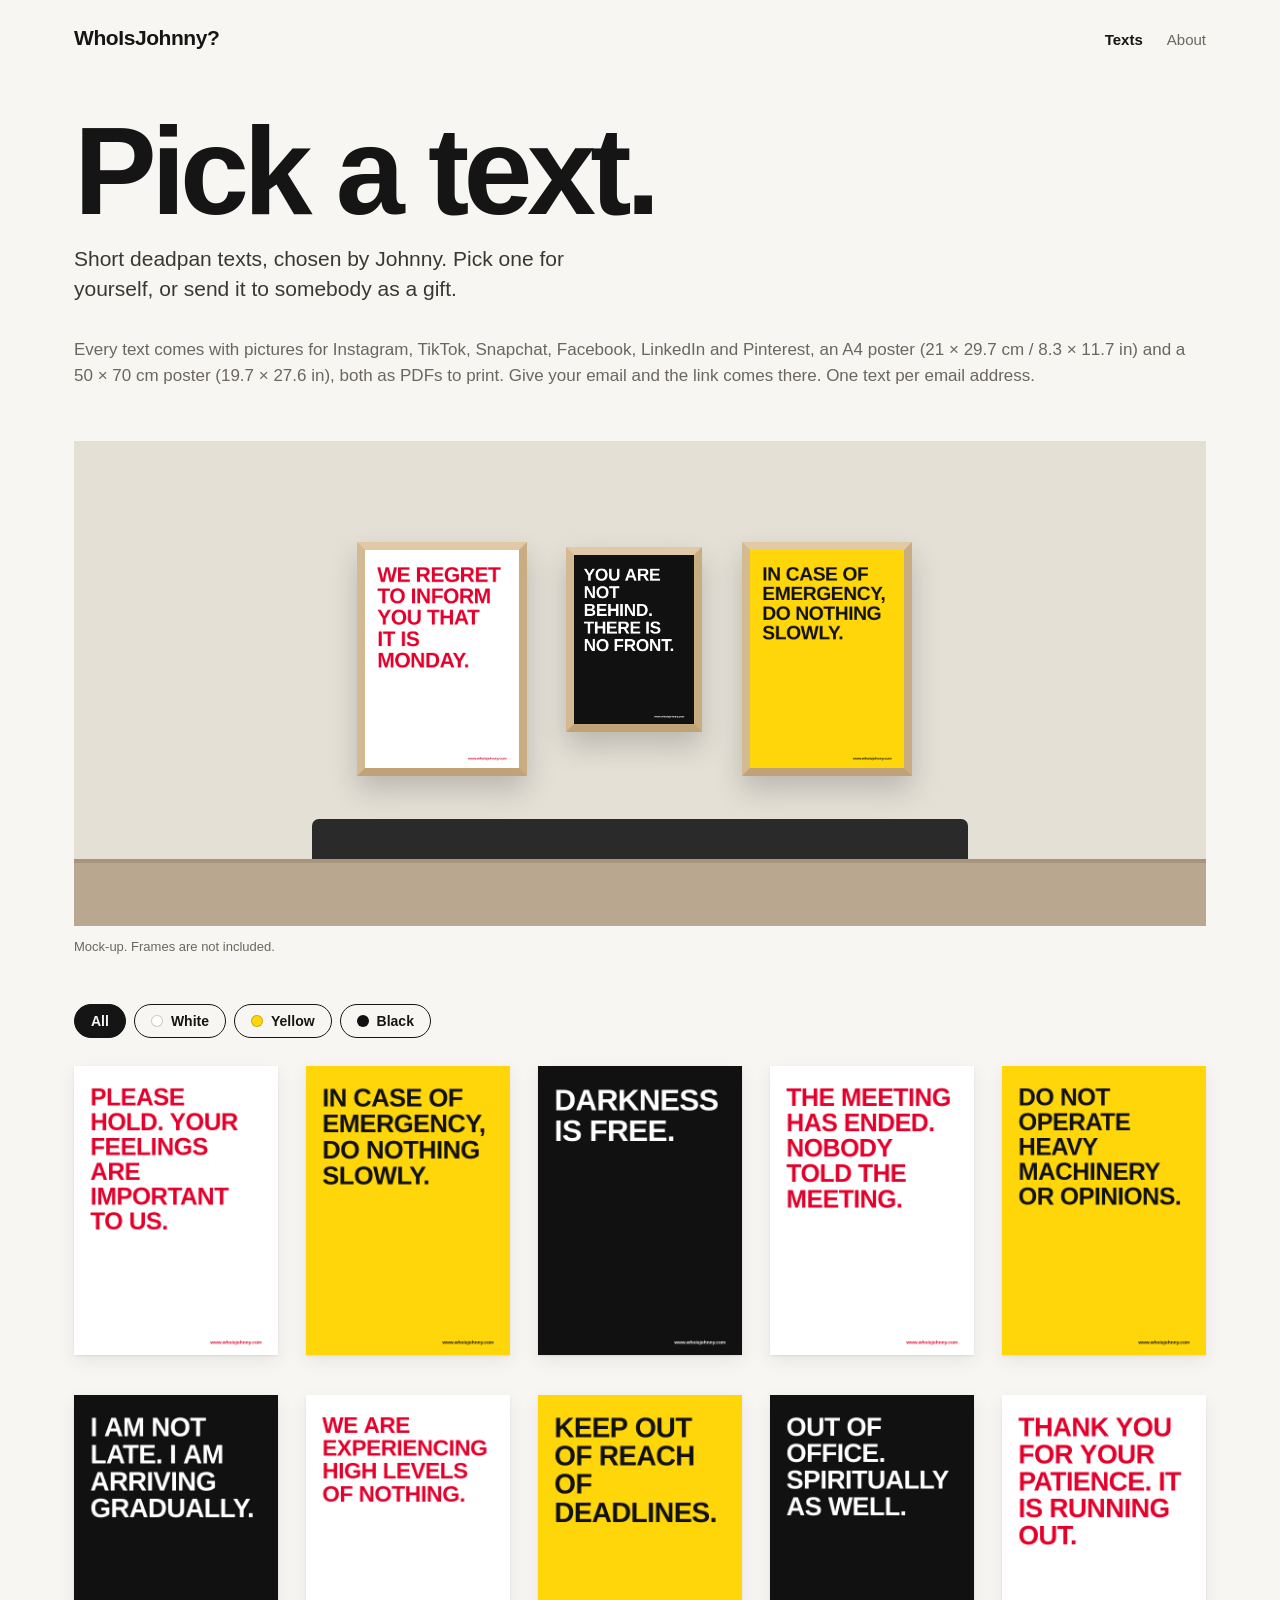
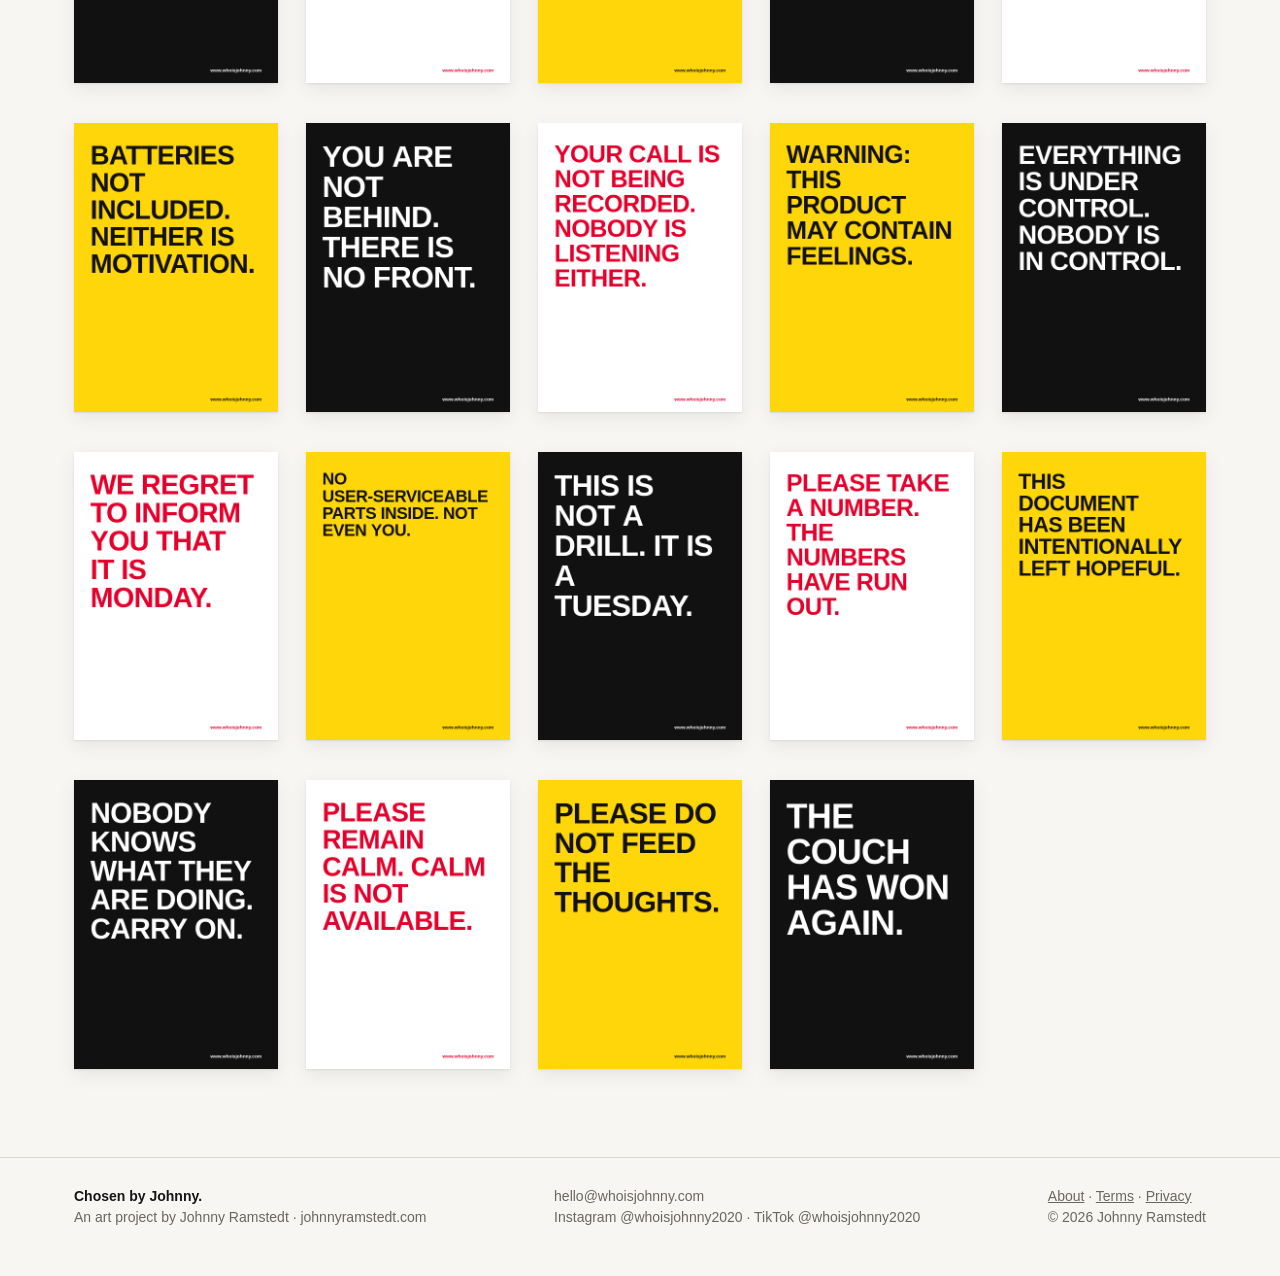
==== commit 3aac277e: "The collection: show 24 texts (8 white, 8 yellow, 8 black) with fixed colours, www.whoisjohnny.com i" ====
--- a/index.html
+++ b/index.html
@@ -414,7 +414,7 @@
 
 <script type="module">
 import { nobody, traitsOf, pad, CITIES, cityRow, MAP_SVG, storyOf, XMAS_FROM, XMAS_TO } from '/assets/nobody.js';
-import { TEXT_COUNT, textOf, slugOf, bySlug, schemeOf, schemeKey, NEWS_CONSENT } from '/assets/texts.js';
+import { TEXT_COUNT, textOf, slugOf, bySlug, schemeOf, schemeKey, NEWS_CONSENT, COLLECTION, CORNER } from '/assets/texts.js';
 
 const $ = id => document.getElementById(id);
 const esc = s => String(s).replace(/&/g,'&amp;').replace(/</g,'&lt;').replace(/>/g,'&gt;').replace(/"/g,'&quot;');
@@ -783,12 +783,11 @@
   try { x.letterSpacing='0px'; } catch(e){}
   x.fillStyle=k.foot; x.textAlign='right';
   if (social){
-    x.font='bold '+(2.4*u)+'px '+TFONT; x.fillText('WhoIsJohnny?', W-M, H-lift-10*u);
+    x.font='bold '+(2.4*u)+'px '+TFONT; x.fillText(CORNER, W-M, H-lift-7.3*u);
     x.font=(2.1*u)+'px '+TFONT;
-    x.fillText('whoisjohnny.com', W-M, H-lift-7.3*u);
     x.fillText('@whoisjohnny2020', W-M, H-lift-4.8*u);
   } else {
-    x.font='bold '+(2.3*u)+'px '+TFONT; x.fillText('WhoIsJohnny?', W-M, H-5.5*u);
+    x.font='bold '+(2.3*u)+'px '+TFONT; x.fillText(CORNER, W-M, H-5.5*u);
   }
   return c;
 }
@@ -814,8 +813,8 @@
   lines.forEach((l,k)=>{ s += '1 0 0 1 '+f(M)+' '+f(PH-(top+size*0.86+k*size*1.02))+' Tm '+pdfStr(l)+' Tj\n'; });
   s += 'ET\n';
   const small = 1.8*u;
-  mctx.font='bold 100px '+TFONT; const fw = mctx.measureText('WhoIsJohnny?').width*small/100;
-  s += rgb(k.foot)+'BT /F1 '+f(small)+' Tf 0 Tc 1 0 0 1 '+f(PW-M-fw)+' '+f(4.6*u)+' Tm (WhoIsJohnny?) Tj ET\n';
+  mctx.font='bold 100px '+TFONT; const fw = mctx.measureText(CORNER).width*small/100;
+  s += rgb(k.foot)+'BT /F1 '+f(small)+' Tf 0 Tc 1 0 0 1 '+f(PW-M-fw)+' '+f(4.6*u)+' Tm '+pdfStr(CORNER)+' Tj ET\n';
   const enc=new TextEncoder(), parts=[], offs=[]; let len=0;
   const add=p=>{ const b = typeof p==='string' ? Uint8Array.from(p, ch=>ch.charCodeAt(0)&255) : p; parts.push(b); len+=b.length; };
   const obj=(i,body)=>{ offs[i]=len; add(i+' 0 obj\n'+body+'\nendobj\n'); };
@@ -834,10 +833,10 @@
 function renderTexts(){
   show('vTexts');
   document.title = 'WhoIsJohnny? Deadpan texts.';
-  const items=[]; for(let n=1;n<=DATA.tcount;n++) items.push(n);
+  const items=COLLECTION.slice();
   $('tgrid').innerHTML = items.map(n=>`<a class="card" href="/t/${slugOf(n)}" data-link data-c="${schemeKey(n)}"><div class="pic tpic"><img src="${textThumb(n)}" alt="${esc(textOf(n))}" loading="lazy"></div></a>`).join('');
   // three framed texts on a wall, one of each colour, short ones, new ones each visit
-  const pick = c => { const p = items.filter(n=>schemeKey(n)===c && textOf(n).length<34); return p[Math.floor(Math.random()*p.length)]; };
+  const pick = c => { let p = items.filter(n=>schemeKey(n)===c && textOf(n).length<45); if(!p.length) p = items.filter(n=>schemeKey(n)===c); return p[Math.floor(Math.random()*p.length)]; };
   const fr = (n,cls) => `<a class="fr ${cls}" href="/t/${slugOf(n)}" data-link><img src="${textThumb(n)}" alt="${esc(textOf(n))}"></a>`;
   $('troom').innerHTML = fr(pick('white'),'f1') + fr(pick('black'),'f2') + fr(pick('yellow'),'f3') + '<div class="bench"></div>';
   const setC = c => { document.querySelectorAll('#tfilter button').forEach(b=>b.setAttribute('aria-pressed', b.dataset.c===c)); document.querySelectorAll('#tgrid .card').forEach(a=>a.hidden = !(c==='all' || a.dataset.c===c)); };
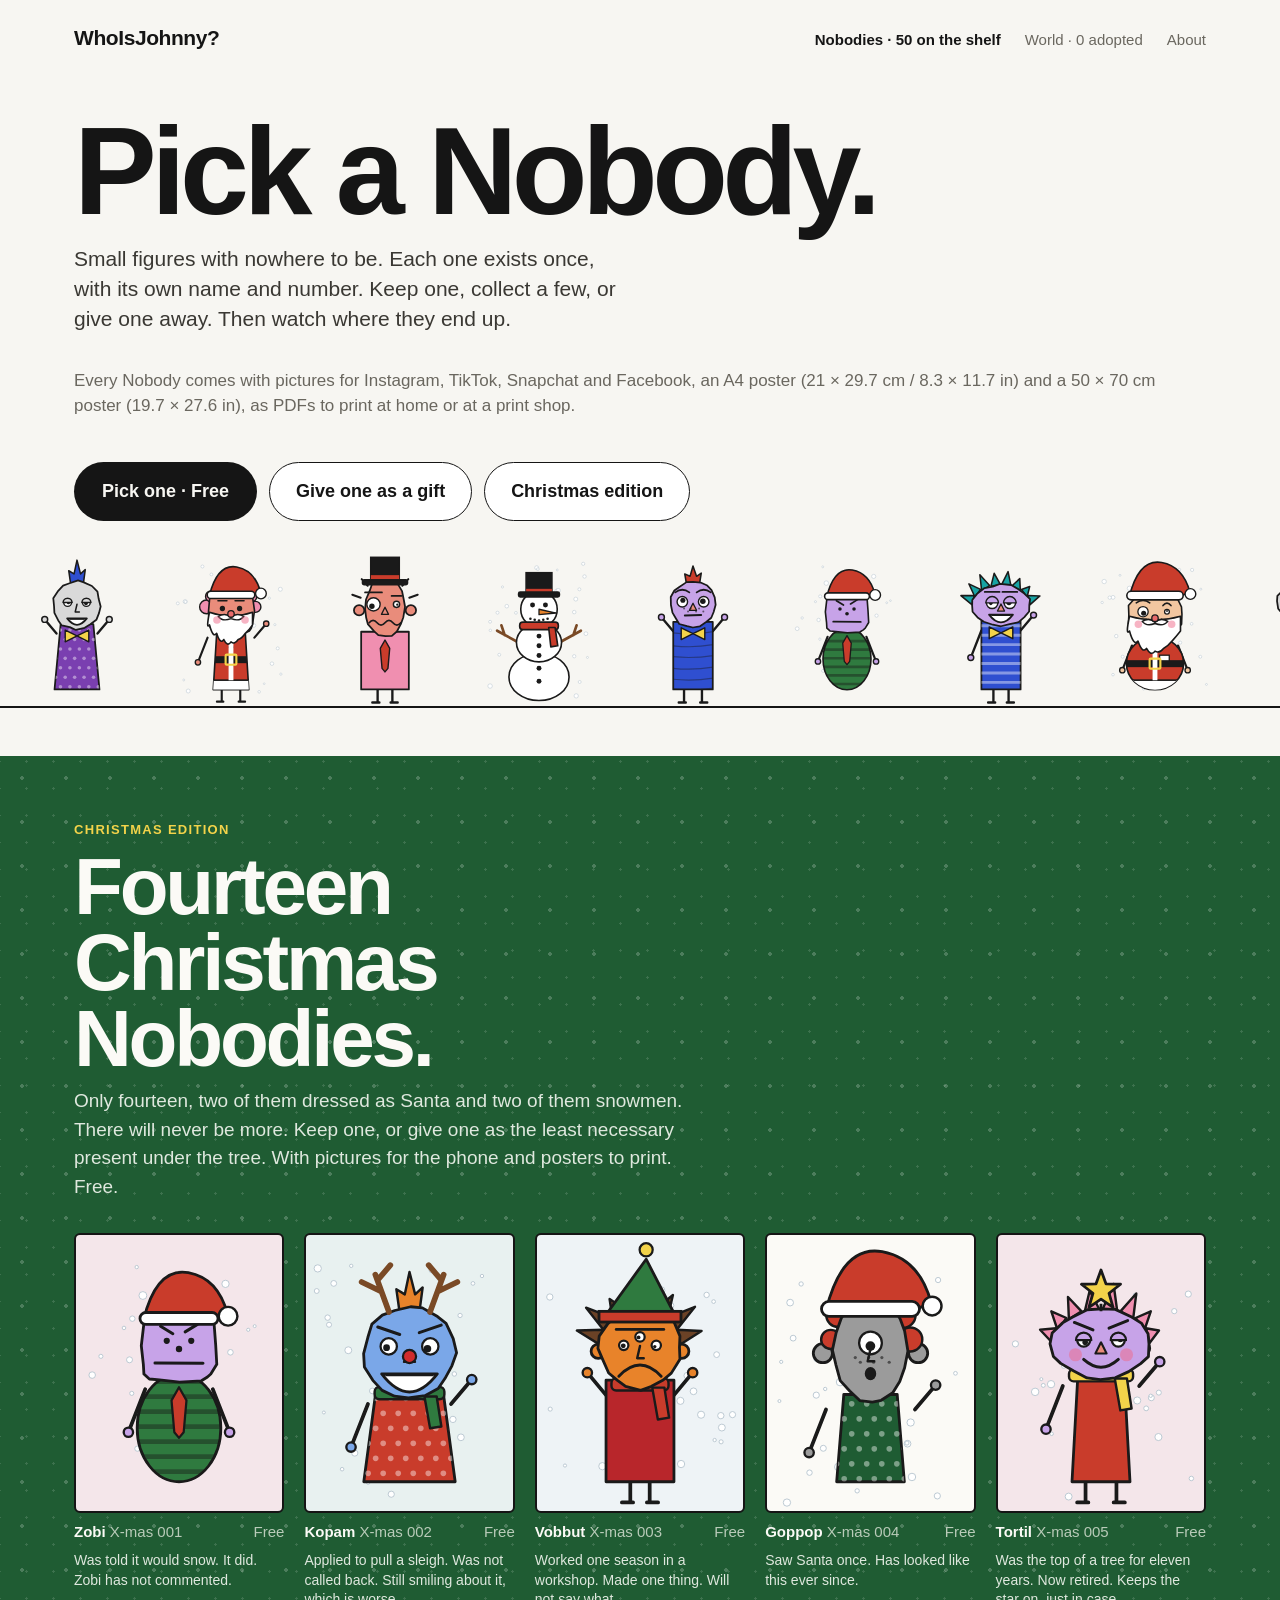
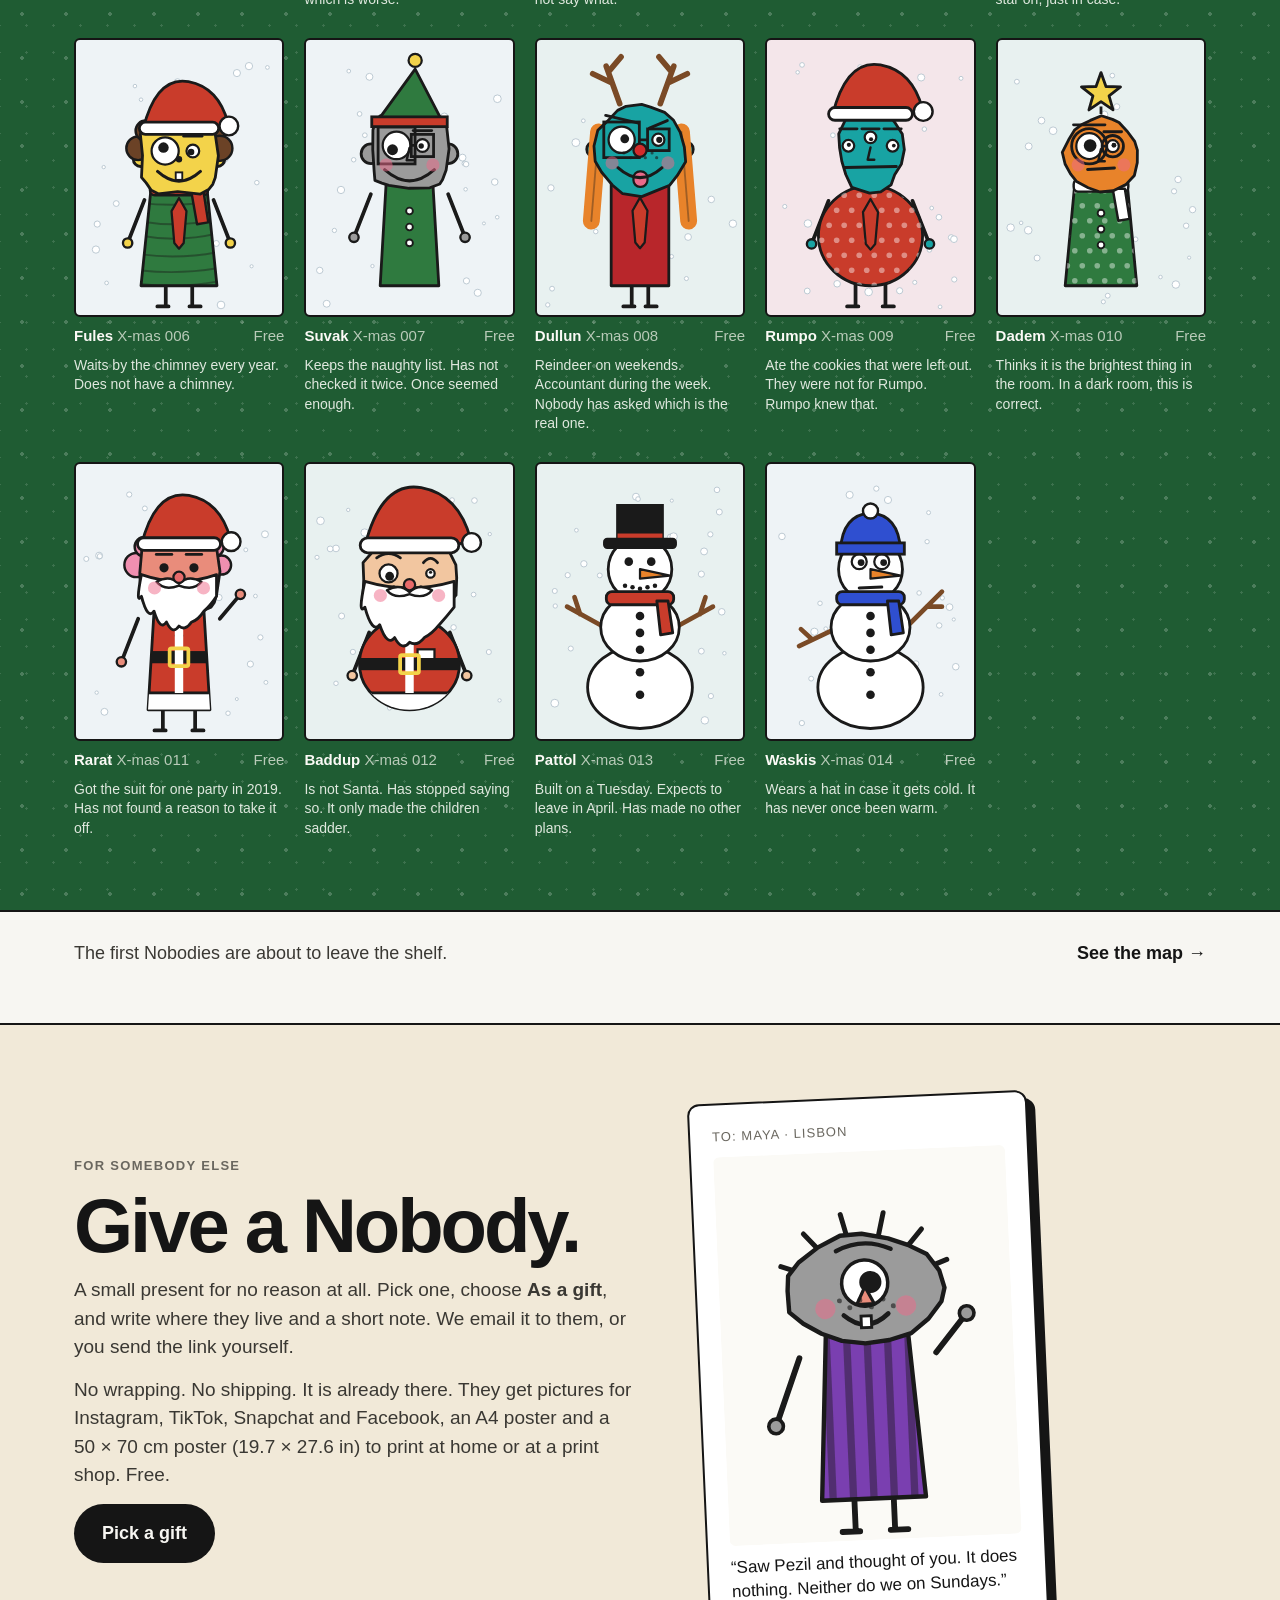
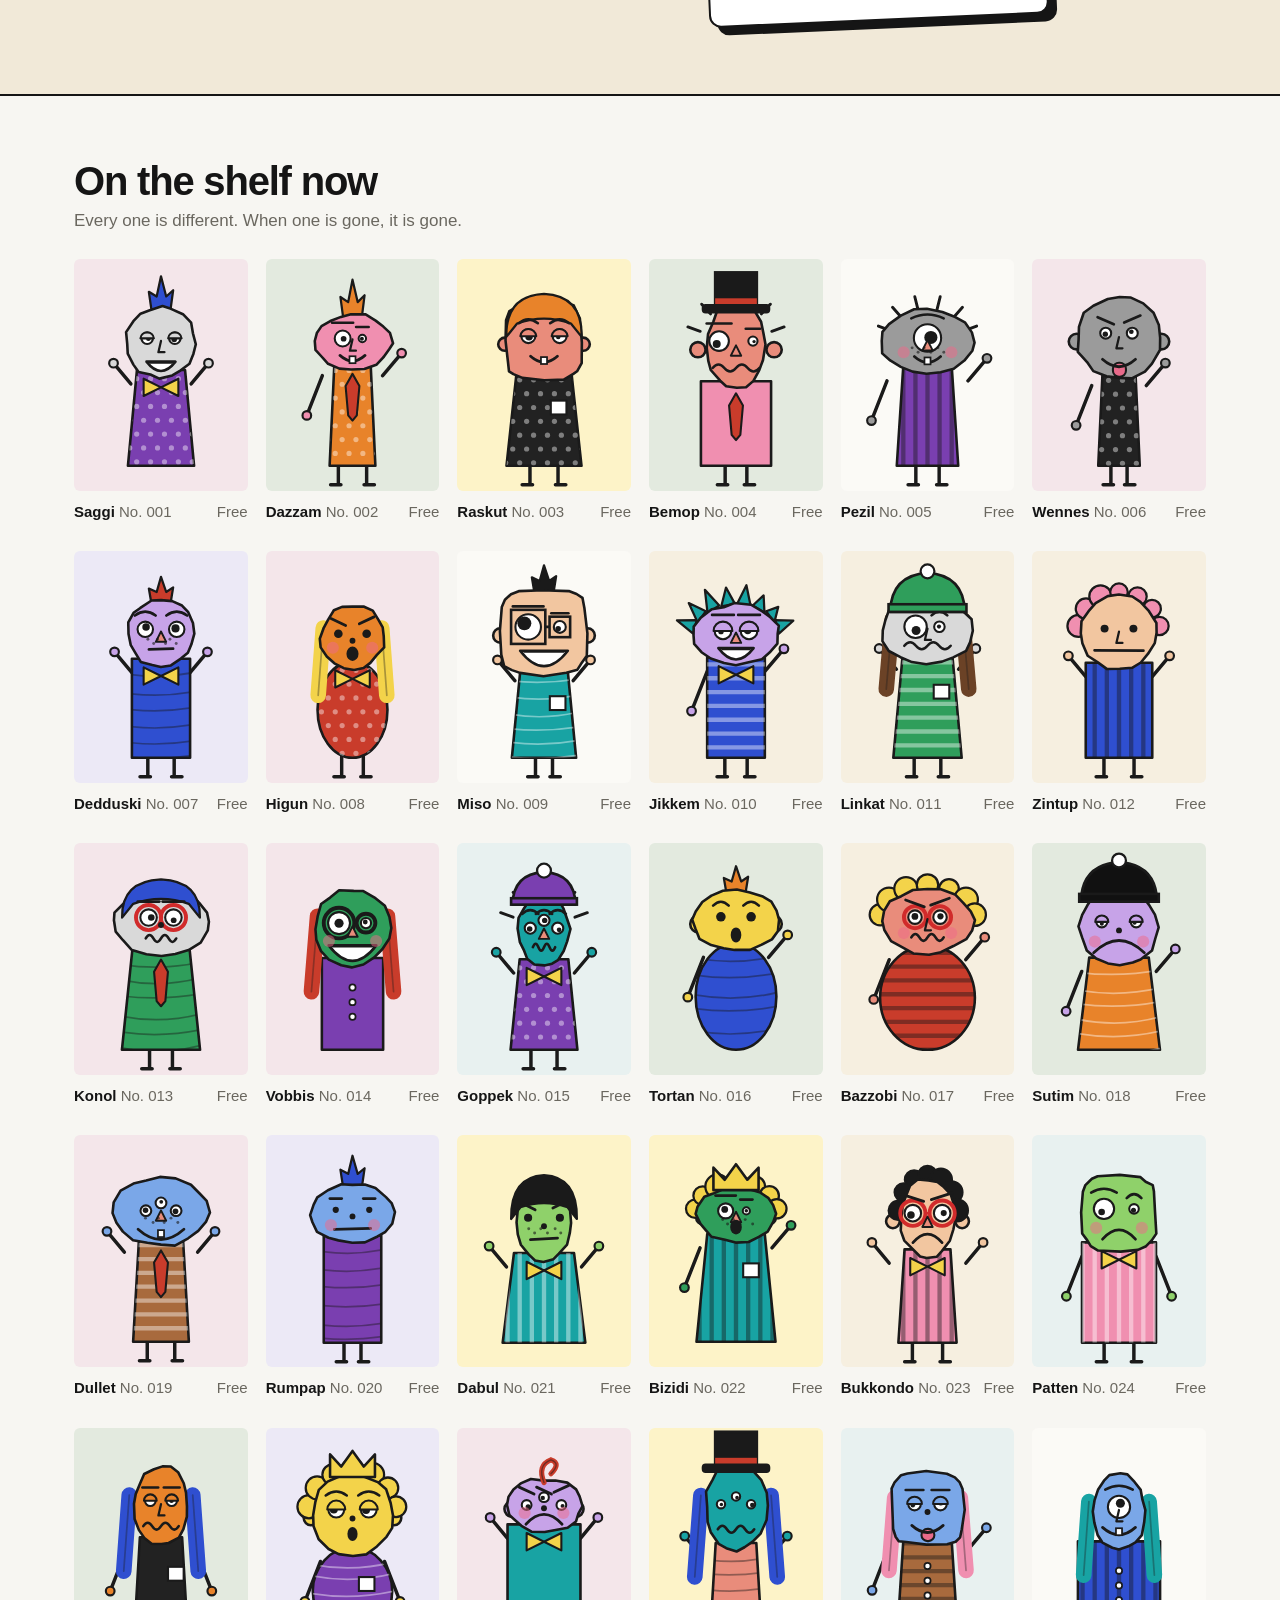
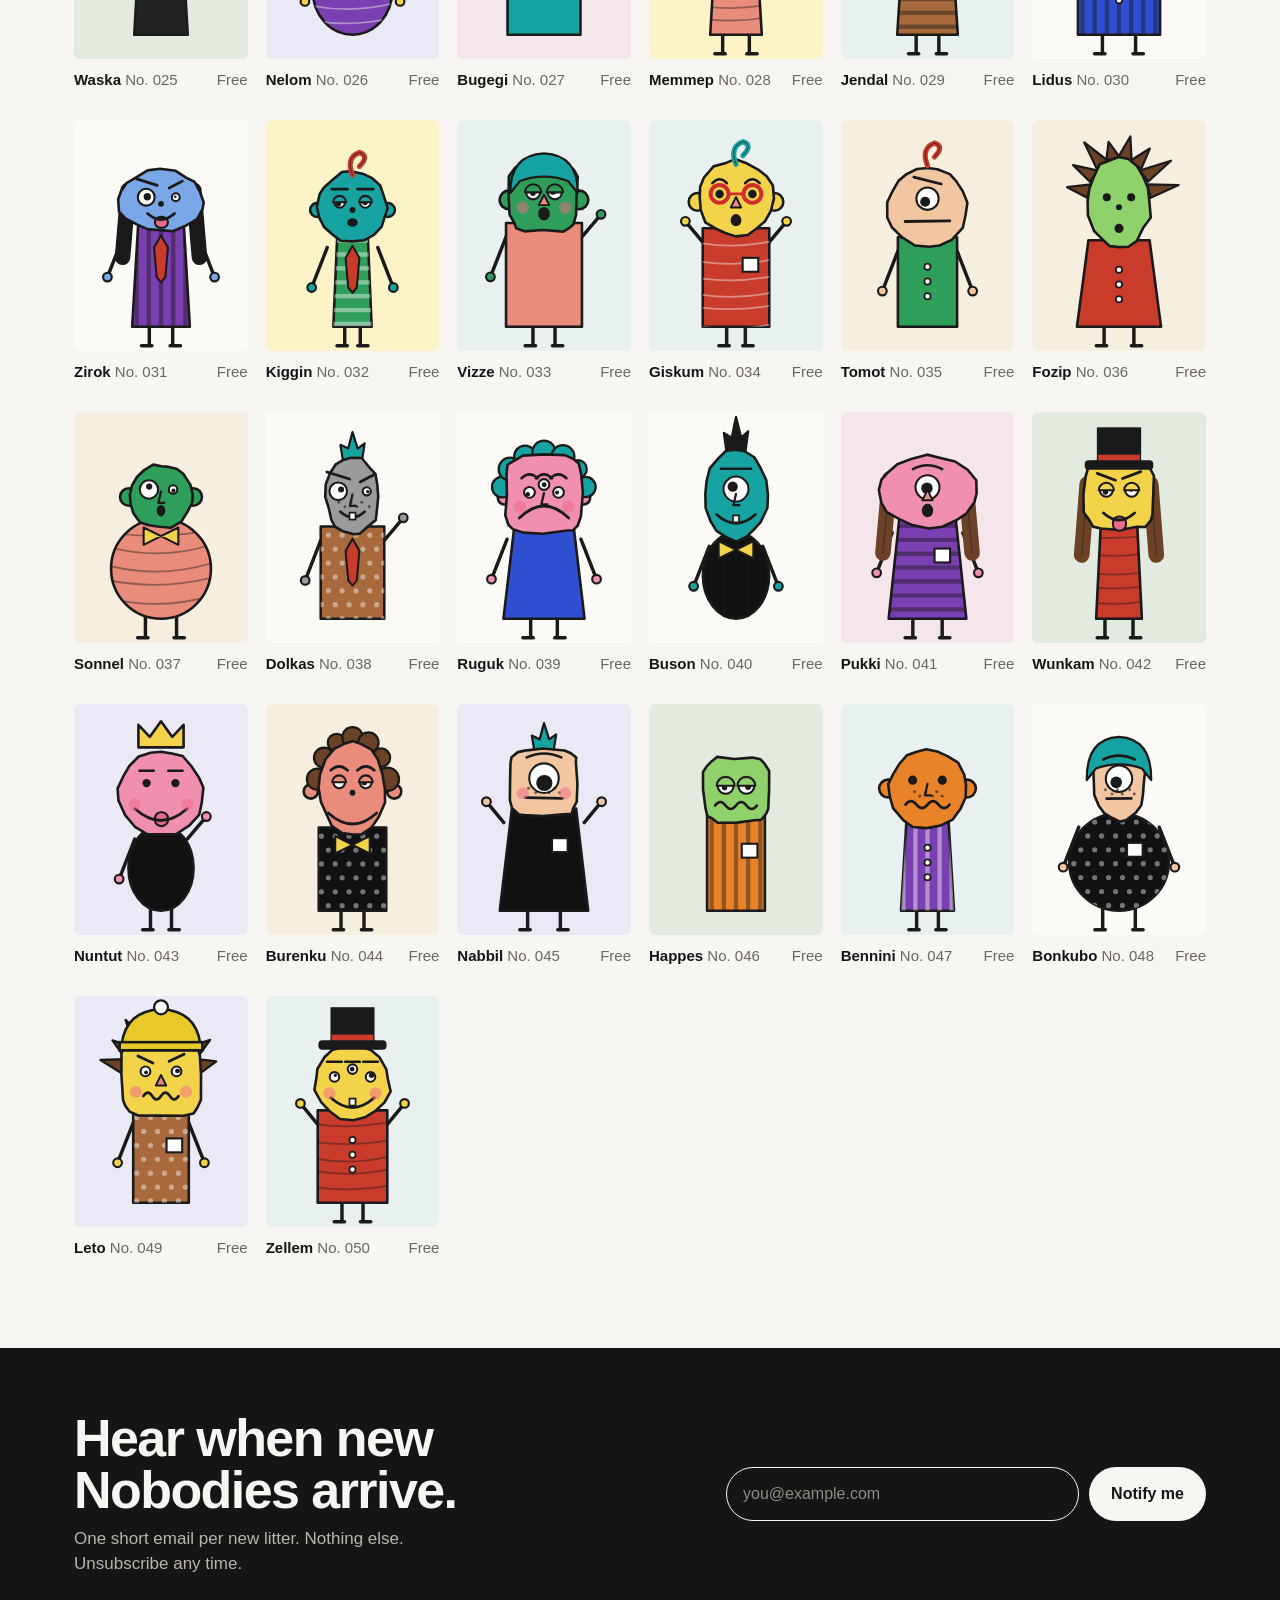
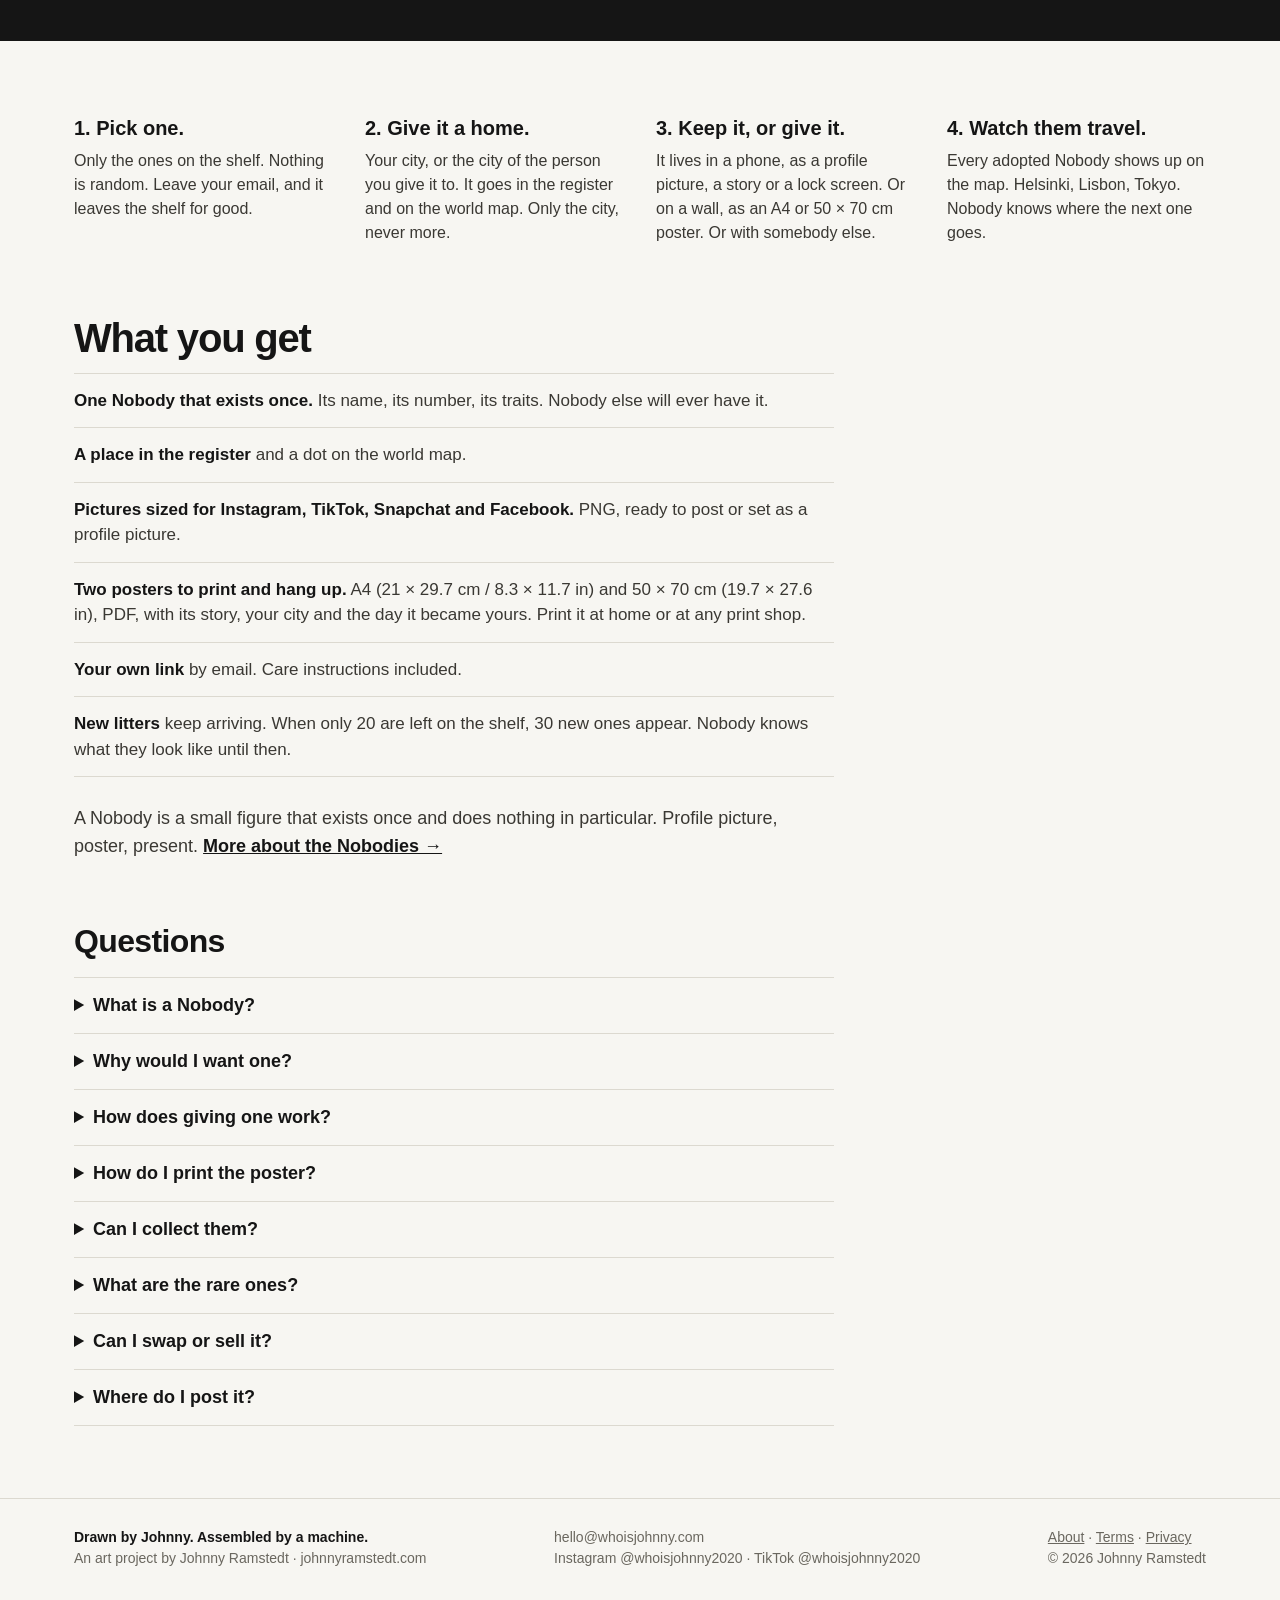
==== commit 21e10d1e: "Nobodies back: remove the texts, restore the shelf, walking Nobodies and the world map; free downloa" ====
--- a/index.html
+++ b/index.html
@@ -3,14 +3,14 @@
 <head>
 <meta charset="utf-8">
 <meta name="viewport" content="width=device-width, initial-scale=1">
-<title>WhoIsJohnny? Deadpan texts.</title>
-<meta name="description" content="Deadpan texts, chosen by Johnny. Pick one, keep it or send it as a gift. Pictures for Instagram, TikTok, Snapchat, Facebook, LinkedIn and Pinterest, and posters to print in A4 and 50 × 70 cm.">
-<meta property="og:title" content="WhoIsJohnny? Deadpan texts.">
-<meta property="og:description" content="Deadpan texts. Pictures for your phone, posters for your wall.">
-<meta property="og:image" content="https://whoisjohnny.com/og/t001.png">
+<title>WhoIsJohnny? Pick a Nobody.</title>
+<meta name="description" content="Nobodies. Small figures, each one exists once. Keep one, collect a few, or give one as a gift. You get pictures for Instagram, TikTok, Snapchat and Facebook, an A4 poster (21 × 29.7 cm / 8.3 × 11.7 in) and a 50 × 70 cm poster (19.7 × 27.6 in) to print. Free.">
+<meta property="og:title" content="WhoIsJohnny? Pick a Nobody.">
+<meta property="og:description" content="Small figures. Each one exists once. Pictures for your phone, posters for your wall. Free.">
+<meta property="og:image" content="https://whoisjohnny.com/og-nobodies.png">
 <meta property="og:image:width" content="1200">
 <meta property="og:image:height" content="630">
-<meta property="og:image:alt" content="A short deadpan text on white, yellow or black.">
+<meta property="og:image:alt" content="Pick a Nobody. A row of small hand-drawn figures.">
 <meta name="twitter:card" content="summary_large_image">
 <meta property="og:type" content="website">
 <link rel="icon" href="/favicon.svg" type="image/svg+xml">
@@ -183,41 +183,6 @@
 .teaser{max-width:760px;margin:-36px 0 0;padding:0 0 56px;font-size:18px;line-height:1.55;color:var(--soft)}
 .teaser a{color:var(--ink);font-weight:600}
 
-.tpic{border-radius:0!important;box-shadow:0 1px 2px rgba(0,0,0,.08),0 6px 18px rgba(0,0,0,.07)}
-.tpic img{aspect-ratio:210/297!important;object-fit:cover}
-.item .big-pic.tpic img{aspect-ratio:210/297}
-.tleft{flex:1 1 340px;max-width:480px;display:flex;flex-direction:column;gap:18px}
-.tleft .big-pic{max-width:none;flex:none}
-.consent{display:flex;gap:10px;align-items:flex-start;font-size:14px;line-height:1.4;color:var(--soft);cursor:pointer}
-.consent input{width:18px;height:18px;margin:1px 0 0;flex:none;accent-color:var(--ink)}
-.tfilter{display:flex;gap:8px;flex-wrap:wrap;margin:0 0 28px}
-.tfilter button{font:600 14px var(--font);padding:8px 16px;border:1.5px solid var(--ink);border-radius:999px;background:transparent;color:var(--ink);cursor:pointer;display:flex;align-items:center;gap:8px}
-.tfilter button i{width:12px;height:12px;border-radius:50%;border:1px solid #0003;display:inline-block}
-.tfilter button[aria-pressed=true]{background:var(--ink);color:var(--bg)}
-.tgrid .card[hidden]{display:none}
-/* framed on a wall */
-.room{position:relative;aspect-ratio:21/9;background:#e4e0d6;overflow:hidden;container-type:inline-size;margin:8px 0 10px}
-.room::after{content:"";position:absolute;left:0;right:0;bottom:0;height:13%;background:#b9a88f;border-top:.4cqw solid #a8967c}
-.room .fr{position:absolute;bottom:31%;padding:0;border:.75cqw solid #d8bf98;border-color:#e0c9a4 #c9ad82 #bfa276 #d4ba92;box-shadow:0 1.2cqw 2.4cqw rgba(0,0,0,.18)}
-.room .fr img{display:block;width:100%;aspect-ratio:210/297;object-fit:cover}
-.room .f1{left:25%;width:15%}.room .f2{left:43.5%;width:12%;bottom:40%}.room .f3{left:59%;width:15%}
-.room .bench{position:absolute;left:21%;width:58%;bottom:13%;height:9%;background:#2a2a2a;border-radius:.6cqw .6cqw 0 0}
-.room1{aspect-ratio:4/3;margin:0}
-.room1 .fr{left:33%;width:34%;bottom:27%;border-width:1.3cqw}
-.room1 .bench{left:20%;width:60%;height:7%}
-.mock{font-size:13px;color:var(--muted);margin:0}
-@media (max-width:600px){.tgrid{grid-template-columns:1fr 1fr;gap:18px 14px}.tfilter button{padding:7px 12px;font-size:13px}.room{aspect-ratio:4/3}.room .f1{left:6%;width:27%}.room .f2{left:37%;width:24%}.room .f3{left:65%;width:27%}.room .bench{left:4%;width:92%}}
-.tname{font-size:clamp(34px,4.4vw,56px)!important;line-height:1!important;letter-spacing:-.03em!important;margin:0!important}
-.tgrid{grid-template-columns:repeat(auto-fill,minmax(200px,1fr));gap:40px 28px}
-.tgrid .card:hover{transform:translateY(-6px)}
-.card.gone{opacity:.6}
-.tband{border-top:2px solid var(--ink);padding:64px 0 0}
-.thead{display:flex;flex-wrap:wrap;justify-content:space-between;align-items:flex-end;gap:20px 40px;margin-bottom:32px}
-.thead>div{max-width:620px;display:flex;flex-direction:column;gap:10px}
-.thead .kick{font-size:13px;letter-spacing:.1em;color:var(--muted);font-weight:600}
-.thead h2{margin:0;font-size:clamp(44px,6vw,76px);line-height:.95;letter-spacing:-.04em;font-weight:600;color:#e4002b}
-.thead p{margin:0;font-size:19px;color:var(--soft)}
-.tband .grid{padding-bottom:64px}
 footer{border-top:1px solid var(--line);margin-top:0}
 footer .wrap{padding:28px 24px 48px;display:flex;flex-wrap:wrap;justify-content:space-between;gap:14px 32px;font-size:14px;color:var(--muted)}
 footer b{color:var(--ink);font-weight:600}
@@ -230,28 +195,27 @@
 <header class="top">
   <a class="word" href="/" data-link>WhoIsJohnny?</a>
   <nav>
-    <a href="/no" data-link id="navShelf" hidden>Nobodies · <span id="cntShelf">50</span> on the shelf</a>
-    <a href="/" data-link id="navTexts">Texts</a>
-    <a href="/world" data-link id="navWorld" hidden>World · <span id="cntWorld">0</span> adopted</a>
+    <a href="/" data-link id="navShelf">Nobodies · <span id="cntShelf">50</span> on the shelf</a>
+    <a href="/world" data-link id="navWorld">World · <span id="cntWorld">0</span> adopted</a>
     <a href="/about" data-link id="navAbout">About</a>
   </nav>
 </header>
 
 <main>
   <!-- THE SHELF -->
-  <section id="vShelf" hidden>
+  <section id="vShelf">
     <div class="wrap hero">
       <h1 class="big">Pick a Nobody.</h1>
       <p class="lede">Small figures with nowhere to be. Each one exists once, with its own name and number. Keep one, collect a few, or give one away. Then watch where they end up.</p>
-      <p class="muted">Every Nobody comes with pictures for Instagram, TikTok, Snapchat and Facebook, and an A4 poster (PDF) to print at home or at a print shop.</p>
+      <p class="muted">Every Nobody comes with pictures for Instagram, TikTok, Snapchat and Facebook, an A4 poster (21 × 29.7 cm / 8.3 × 11.7 in) and a 50 × 70 cm poster (19.7 × 27.6 in), as PDFs to print at home or at a print shop.</p>
       <div class="ctas"><a class="btn" href="#shelf">Pick one · <span class="price">Free</span></a><a class="btn2" href="#gift">Give one as a gift</a><a class="btn2" href="#xmas" id="xCta">Christmas edition</a></div>
     </div>
     <div class="parade" aria-label="Nobodies walking by"><div class="track" id="parade"></div></div>
     <section class="xmas" id="xmas"><div class="wrap">
       <div class="xhead">
         <div class="kick" id="xKick">CHRISTMAS EDITION</div>
-        <h2>Ten Christmas Nobodies.</h2>
-        <p>Only ten. There will never be more. Keep one, or give one as the least necessary present under the tree. With pictures for the phone and an A4 poster to print. <span class="price" id="xPrice">Free</span>.</p>
+        <h2>Fourteen Christmas Nobodies.</h2>
+        <p>Only fourteen, two of them dressed as Santa and two of them snowmen. There will never be more. Keep one, or give one as the least necessary present under the tree. With pictures for the phone and posters to print. <span class="price" id="xPrice">Free</span>.</p>
       </div>
       <div class="xgrid" id="xgrid"></div>
     </div></section>
@@ -261,7 +225,7 @@
         <div class="kick">FOR SOMEBODY ELSE</div>
         <h2>Give a Nobody.</h2>
         <p>A small present for no reason at all. Pick one, choose <b>As a gift</b>, and write where they live and a short note. We email it to them, or you send the link yourself.</p>
-        <p class="muted">No wrapping. No shipping. It is already there. They get pictures for Instagram, TikTok, Snapchat and Facebook, and an A4 poster to print at home or at a print shop. <span class="price">Free</span>.</p>
+        <p class="muted">No wrapping. No shipping. It is already there. They get pictures for Instagram, TikTok, Snapchat and Facebook, an A4 poster and a 50 × 70 cm poster (19.7 × 27.6 in) to print at home or at a print shop. <span class="price">Free</span>.</p>
         <a class="btn" href="#shelf">Pick a gift</a>
       </div>
       <div class="gift-card" aria-hidden="true" id="giftDemo"></div>
@@ -285,7 +249,7 @@
       <div class="steps">
         <div><h3>1. Pick one.</h3><p>Only the ones on the shelf. Nothing is random. Leave your email, and it leaves the shelf for good.</p></div>
         <div><h3>2. Give it a home.</h3><p>Your city, or the city of the person you give it to. It goes in the register and on the world map. Only the city, never more.</p></div>
-        <div><h3>3. Keep it, or give it.</h3><p>It lives in a phone, as a profile picture, a story or a lock screen. Or on a wall, as an A4 poster. Or with somebody else.</p></div>
+        <div><h3>3. Keep it, or give it.</h3><p>It lives in a phone, as a profile picture, a story or a lock screen. Or on a wall, as an A4 or 50 × 70 cm poster. Or with somebody else.</p></div>
         <div><h3>4. Watch them travel.</h3><p>Every adopted Nobody shows up on the map. Helsinki, Lisbon, Tokyo. Nobody knows where the next one goes.</p></div>
       </div>
       <div class="what">
@@ -294,7 +258,7 @@
           <li><b>One Nobody that exists once.</b> Its name, its number, its traits. Nobody else will ever have it.</li>
           <li><b>A place in the register</b> and a dot on the world map.</li>
           <li><b>Pictures sized for Instagram, TikTok, Snapchat and Facebook.</b> PNG, ready to post or set as a profile picture.</li>
-          <li><b>A poster to print and hang up.</b> A4 (21 × 29.7 cm / 8.3 × 11.7 in), PDF, with its story, your city and the day it became yours. Print it at home or at any print shop.</li>
+          <li><b>Two posters to print and hang up.</b> A4 (21 × 29.7 cm / 8.3 × 11.7 in) and 50 × 70 cm (19.7 × 27.6 in), PDF, with its story, your city and the day it became yours. Print it at home or at any print shop.</li>
           <li><b>Your own link</b> by email. Care instructions included.</li>
           <li><b>New litters</b> keep arriving. When only 20 are left on the shelf, 30 new ones appear. Nobody knows what they look like until then.</li>
         </ul>
@@ -305,7 +269,7 @@
         <details><summary>What is a Nobody?</summary><p>A small figure with a name and a number. Drawn by Johnny, assembled by a machine. No two are the same, and no one ever gets made twice.</p></details>
         <details><summary>Why would I want one?</summary><p>No good reason. It does not do anything. It just stays, and makes an ordinary day slightly less ordinary. Some people collect them. Some give them away. Some set one as their profile picture and forget about it. Some print the poster and hang it in the hallway. All of these are correct.</p></details>
         <details><summary>How does giving one work?</summary><p>Pick a Nobody and choose "As a gift". Write their name, their city and a short note. If you add their email, we send it to them right away. If not, you get the gift link and send it yourself, in a message, a card or a text. Either way it is theirs from the start, and it shows up on the map in their city.</p></details>
-        <details><summary>How do I print the poster?</summary><p>Use A4 matte paper, 200–250 g/m², print at actual size (100 %) in best quality, borderless if your printer can. On US Letter, choose "Fit to page". No printer? Any print shop or photo kiosk can print the PDF on A4 matte for a euro or two. It fits a standard A4 frame, and looks best in a 30 × 40 cm frame with a white mat.</p></details>
+        <details><summary>How do I print the poster?</summary><p>Use A4 matte paper, 200–250 g/m², print at actual size (100 %) in best quality, borderless if your printer can. On US Letter, choose "Fit to page". No printer? The 50 × 70 cm (19.7 × 27.6 in) poster is for a print shop: ask for 50 × 70 cm on matte poster paper, 170–250 g. Any print shop or photo kiosk can print the PDF on A4 matte for a euro or two. It fits a standard A4 frame, and looks best in a 30 × 40 cm frame with a white mat.</p></details>
         <details><summary>Can I collect them?</summary><p>Yes. Adopt as many as you like. Each one is different, and some traits are rarer than others. Once the shelf is empty of a kind, there will never be another one quite like it.</p></details>
         <details><summary>What are the rare ones?</summary><p>Every Nobody has traits. Under each one you see how often a trait turns up, for example "Crown · 1 in 14". The price is the same for all of them.</p></details>
         <details><summary>Can I swap or sell it?</summary><p>No. Once it is yours, it stays yours. It has nowhere else to go.</p></details>
@@ -314,26 +278,6 @@
     </div>
   </section>
 
-  <!-- THE TEXTS -->
-  <section id="vTexts" hidden>
-    <div class="wrap hero">
-      <h1 class="big">Pick a text.</h1>
-      <p class="lede">Short deadpan texts, chosen by Johnny. Pick one for yourself, or send it to somebody as a gift.</p>
-      <p class="muted">Every text comes with pictures for Instagram, TikTok, Snapchat, Facebook, LinkedIn and Pinterest, an A4 poster (21 × 29.7 cm / 8.3 × 11.7 in) and a 50 × 70 cm poster (19.7 × 27.6 in), both as PDFs to print. Give your email and the link comes there. One text per email address.</p>
-    </div>
-    <div class="wrap">
-      <div class="room" id="troom" aria-label="Three texts framed on a wall"></div>
-      <p class="mock" style="margin-bottom:48px">Mock-up. Frames are not included.</p>
-      <div class="tfilter" id="tfilter" role="group" aria-label="Show colour">
-        <button type="button" data-c="all" aria-pressed="true">All</button>
-        <button type="button" data-c="white" aria-pressed="false"><i style="background:#fff"></i>White</button>
-        <button type="button" data-c="yellow" aria-pressed="false"><i style="background:#ffd60a"></i>Yellow</button>
-        <button type="button" data-c="black" aria-pressed="false"><i style="background:#111"></i>Black</button>
-      </div>
-      <div class="grid tgrid" id="tgrid"></div>
-    </div>
-  </section>
-
   <!-- ONE NOBODY -->
   <section id="vItem" hidden><div class="wrap" id="item"></div></section>
 
@@ -346,7 +290,7 @@
 
   <!-- THE WORLD -->
   <section id="vWorld" hidden><div class="wrap" style="padding-top:28px">
-    <h1 class="big" style="font-size:clamp(48px,8vw,96px)">Where they live.</h1>
+    <h1 class="big" style="font-size:clamp(48px,8vw,96px)">Where the Nobodies live.</h1>
     <p class="stats" id="stats" style="margin-top:16px"></p>
     <div class="mapwrap" id="mapwrap"><img id="mapImg" alt="World map"></div>
     <div class="cities" id="cities"></div>
@@ -356,34 +300,43 @@
 
   <!-- ABOUT -->
   <section id="vAbout" hidden><div class="wrap about">
-    <h1>About the texts.</h1>
-    <p>Short deadpan lines on white, yellow or black paper. Johnny chooses them. They say what everybody thinks and nobody prints.</p>
-    <p>Pick one, give your email, and you get a link with pictures for your phone and posters for your wall. One text per email address, so choose well. Or send it to somebody else, with a short note.</p>
+    <h1>About the Nobodies.</h1>
+    <p>A Nobody is a small figure with a name, a number and nowhere in particular to be. Johnny draws the parts: heads, hats, bodies, moods. A machine puts them together. Every combination is made once and never again, so each Nobody exists exactly one time, with one owner, in one city.</p>
+    <p>They are not useful. That is the point. Most things want something from you. A Nobody just stands there, slightly out of place, and makes an ordinary day a little less ordinary.</p>
     <h2>What people do with them</h2>
     <ul>
-      <li><b>Post it.</b> Instagram, TikTok, Snapchat, Facebook, LinkedIn, Pinterest. The pictures are already the right size. Tag @whoisjohnny2020, and we may share it.</li>
-      <li><b>Print it.</b> A4 at home, or 50 × 70 cm (19.7 × 27.6 in) at a print shop. Office, hallway, fridge, the back of a door.</li>
-      <li><b>Send it.</b> To a colleague, a cousin, a manager. It says the thing so you do not have to.</li>
+      <li><b>Set it as a profile picture.</b> It fits Instagram, TikTok, Snapchat and Facebook. Nobody will ask why. Some will.</li>
+      <li><b>Post it in a story</b> or use it as a lock screen. Tag @whoisjohnny2020 on Instagram or TikTok, and we may share it.</li>
+      <li><b>Print the poster.</b> A4 (21 × 29.7 cm / 8.3 × 11.7 in) at home, or 50 × 70 cm (19.7 × 27.6 in) at a print shop. Hallway, office, fridge, the back of a door.</li>
+      <li><b>Give one away.</b> To a colleague, a cousin, someone who has everything. It is the least necessary present there is.</li>
+      <li><b>Collect a few.</b> Some traits are rare. Once a Nobody is gone from the shelf, it does not come back.</li>
+      <li><b>Watch the map.</b> Every adopted Nobody becomes a dot in its owner's city. Slowly, they are spreading.</li>
     </ul>
     <h2>About the project</h2>
-    <p>WhoIsJohnny? is an art project by Johnny Ramstedt, a Helsinki-based artist.</p>
-    <a class="btn" href="/" data-link>Pick a text</a>
+    <p>WhoIsJohnny? is an art project by Johnny Ramstedt, a Helsinki-based artist. It is a small experiment in owning something that does nothing, and in seeing how far they travel.</p>
+    <a class="btn" href="/" data-link>Pick a Nobody · <span class="price">Free</span></a>
   </div></section>
 
   <!-- TERMS -->
   <section id="vTerms" hidden><div class="wrap legal">
     <h2>Terms</h2>
     <p class="muted">Last updated 27 November 2026.</p>
-    <h3>1. Who</h3>
-    <p>whoisjohnny.com is run by Johnny Ramstedt, a private individual in Finland. Contact: hello@whoisjohnny.com.</p>
+    <h3>1. Who sells</h3>
+    <p>whoisjohnny.com is run by Johnny Ramstedt, a private individual in Finland. Contact: hello@whoisjohnny.com. For now every Nobody is free. Nothing is paid.</p>
     <h3>2. What you get</h3>
-    <p>One text: a link to a page where you can download pictures of it for Instagram, TikTok, Snapchat, Facebook, LinkedIn and Pinterest, and posters as PDFs in A4 (21 × 29.7 cm / 8.3 × 11.7 in) and 50 × 70 cm (19.7 × 27.6 in). Nothing physical is sent; printing is up to you.</p>
-    <h3>3. One per email</h3>
-    <p>Each email address can get one text, for yourself or as a gift. The link is sent to your email, and you can use it as many times as you like. If you send it as a gift, the link is the gift. If you give us the receiver's email, we send the link to them as well.</p>
-    <h3>4. What you may do with it</h3>
-    <p>You may post the pictures on your own social media and print the posters for yourself, at home or at a print shop, and hang them up or give the print away. You may not sell it or prints of it, put it on products you sell or use it in advertising. Copyright stays with Johnny Ramstedt.</p>
-    <h3>5. If something goes wrong</h3>
-    <p>Write to us and we will fix it. The texts are given as they are. Finnish law applies, and consumers in the EU keep the mandatory protection of their own country.</p>
+    <p>One Nobody: a unique digital figure with a name and a number, your entry in the public register on whoisjohnny.com, image files of it for Instagram, TikTok, Snapchat and Facebook, and two posters as PDFs, A4 (21 × 29.7 cm / 8.3 × 11.7 in) and 50 × 70 cm (19.7 × 27.6 in), that you can print yourself. Nothing physical is sent; printing is up to you. It is not an NFT or any kind of token, and it has no value outside this site.</p>
+    <h3>3. Delivery</h3>
+    <p>Right after adopting you get a personal link to your Nobody's page, where you can download the pictures and the poster, as many times as you like. The link is also sent by email. Keep it to yourself. If you give it as a gift, the link is the gift: whoever has it has the Nobody. If you give us the receiver's email, we send the link to them as well.</p>
+    <h3>4. If something goes wrong</h3>
+    <p>If something does not work, write to us and we will fix it.</p>
+    <h3>5. What you may do with it</h3>
+    <p>You may keep it, show it and post the pictures on your own social media, for example as a profile picture. You may print the poster for yourself, at home or at a print shop, and hang it up or give the print away. You may not sell it or prints of it, put it on products you sell or use it in advertising. Copyright stays with Johnny Ramstedt.</p>
+    <h3>6. The register</h3>
+    <p>Each adopted Nobody shows a name you choose (or "Anonymous") and a city. For a gift, that is the receiver's name and city, so only write what they would be happy to see in public. This is public. Do not write anything you do not want others to see. We may remove names that are offensive.</p>
+    <h3>7. Price</h3>
+    <p>Nobodies are free for now. One email address can adopt up to five, plus one Christmas Nobody.</p>
+    <h3>8. Liability, law</h3>
+    <p>The Nobodies are given as they are. Finnish law applies, and consumers in the EU keep the mandatory protection of their own country.</p>
   </div></section>
 
   <!-- PRIVACY -->
@@ -393,20 +346,18 @@
     <h3>Who is responsible</h3>
     <p>Johnny Ramstedt, a private individual in Finland. Contact: hello@whoisjohnny.com.</p>
     <h3>What we keep</h3>
-    <p>When you get a text, we keep your email address, so that each address gets one text, and we use it to send you the link, through our email provider Resend. If you send a text as a gift, we keep the note and the name you sign it with, and show them only to whoever has the gift link. If you add the receiver's email, we use it once, to send them the gift, and for nothing else. </p>
-    <h3>News emails</h3>
-    <p>Only if you tick the box "Send me an email now and then when new texts come out". You do not need it to get a text. If you tick it, we keep your email address, the time you said yes and the words you said yes to, and now and then send you news about new texts. The email with your text and every news email have a link to unsubscribe: one click and you are off the list. You can also write to hello@whoisjohnny.com. We keep the record of your yes and of your unsubscribing, so we can show that we only wrote to people who asked.</p>
+    <p>When you adopt a Nobody, we keep the name you give for the register (or "Anonymous") and the city. These are shown publicly. We keep your email address and use it only to send you your Nobody, through our email provider Resend. If you give a Nobody as a gift, we keep the note and the name you sign it with, and show them only to whoever has the gift link. If you add the receiver's email, we use it once, to send them the gift, and for nothing else. If you sign up for news, we keep your email address until you ask us to remove it.</p>
     <h3>Who gets it</h3>
     <p>Resend (sending email) and Cloudflare (hosting). We do not sell personal data and do not use it for advertising. The fonts come from Bunny Fonts, which says it does not log or track visitors. The site sets no tracking cookies.</p>
     <h3>Pictures and poster</h3>
     <p>The pictures and the posters are made in your own browser when you download them. They are not stored by us, and nothing about the download is sent anywhere.</p>
     <h3>Your rights</h3>
-    <p>You can ask to see, correct or delete your data. Write to hello@whoisjohnny.com. You can also complain to the Finnish Data Protection Ombudsman (tietosuoja.fi).</p>
+    <p>You can ask to see, correct or delete your data, for example your entry in the register. Write to hello@whoisjohnny.com. You can also complain to the Finnish Data Protection Ombudsman (tietosuoja.fi).</p>
   </div></section>
 </main>
 
 <footer><div class="wrap">
-  <span><b>Chosen by Johnny.</b><br>An art project by Johnny Ramstedt · johnnyramstedt.com</span>
+  <span><b>Drawn by Johnny. Assembled by a machine.</b><br>An art project by Johnny Ramstedt · johnnyramstedt.com</span>
   <span>hello@whoisjohnny.com<br>Instagram @whoisjohnny2020 · TikTok @whoisjohnny2020</span>
   <span><a href="/about" data-link>About</a> · <a href="/terms" data-link>Terms</a> · <a href="/privacy" data-link>Privacy</a><br>© 2026 Johnny Ramstedt</span>
 </div></footer>
@@ -414,7 +365,6 @@
 
 <script type="module">
 import { nobody, traitsOf, pad, CITIES, cityRow, MAP_SVG, storyOf, XMAS_FROM, XMAS_TO } from '/assets/nobody.js';
-import { TEXT_COUNT, textOf, slugOf, bySlug, schemeOf, schemeKey, NEWS_CONSENT, COLLECTION, CORNER } from '/assets/texts.js';
 
 const $ = id => document.getElementById(id);
 const esc = s => String(s).replace(/&/g,'&amp;').replace(/</g,'&lt;').replace(/>/g,'&gt;').replace(/"/g,'&quot;');
@@ -434,9 +384,8 @@
 
 async function load(){
   try { DATA = await api('shelf'); if (DATA.error) throw new Error(DATA.error); }
-  catch(e){ console.warn('Shelf offline, showing a preview.', e); const f=[]; for(let i=1;i<=50;i++) f.push(i); const x=[]; for(let i=XMAS_FROM;i<=XMAS_TO;i++) x.push(i); DATA={tcount:TEXT_COUNT,price:0,allFree:true,max:50,newFrom:0,free:f,xmas:x,held:[],owned:[],offline:true}; }
+  catch(e){ console.warn('Shelf offline, showing a preview.', e); const f=[]; for(let i=1;i<=50;i++) f.push(i); const x=[]; for(let i=XMAS_FROM;i<=XMAS_TO;i++) x.push(i); DATA={price:0,allFree:true,max:50,newFrom:0,free:f,xmas:x,held:[],owned:[],offline:true}; }
   $('cntShelf').textContent = DATA.free.length;
-  DATA.tcount = DATA.tcount || TEXT_COUNT;
   $('cntWorld').textContent = DATA.owned.length;
   document.querySelectorAll('.price').forEach(e=>e.textContent=DATA.allFree?'Free':'€'+DATA.price);
   if (DATA.xmasFree){ $('xPrice').textContent='Free until Christmas Day. One each'; $('xKick').textContent='CHRISTMAS EDITION · FREE UNTIL CHRISTMAS'; $('xCta').textContent='Christmas edition · free'; }
@@ -444,10 +393,9 @@
 
 // ---------------------------------------------------------------- views
 function show(id){
-  ['vShelf','vTexts','vItem','vDone','vWorld','vAbout','vTerms','vPrivacy'].forEach(v=>$(v).hidden = v!==id);
+  ['vShelf','vItem','vDone','vWorld','vAbout','vTerms','vPrivacy'].forEach(v=>$(v).hidden = v!==id);
   $('navShelf').classList.toggle('on', id==='vShelf');
   $('navWorld').classList.toggle('on', id==='vWorld');
-  $('navTexts').classList.toggle('on', id==='vTexts' || (id==='vItem' && location.pathname.startsWith('/t/')));
   $('navAbout').classList.toggle('on', id==='vAbout');
   window.scrollTo(0,0);
 }
@@ -460,7 +408,7 @@
     return `<a class="card" href="/no/${b.num}" data-link><div class="pic" style="background:${b.paper}"><img src="${b.src}" alt="${esc(b.name)}, ${b.label}" loading="lazy">${isNew?'<span class="badge">NEW</span>':''}</div><div class="cap"><span><b>${esc(b.name)}</b> <span class="muted">${b.label}</span></span><span class="muted">${DATA.allFree?'Free':'€'+DATA.price}</span></div></a>`;
   }).join('');
   let pick = DATA.free.filter((n,i)=>i%3===0).slice(0,14); if (pick.length<8) pick=DATA.free.slice(0,14);
-  (DATA.xmas||[]).slice(0,4).forEach((x,i)=>pick.splice(1+i*3,0,x));
+  const xin=[9011,9013,9001,9012,9014,9005].filter(x=>(DATA.xmas||[]).includes(x)); xin.forEach((x,i)=>pick.splice(1+i*2,0,x));
   const one = pick.map((n,i)=>{ const b=nobody(n); return `<a href="/no/${b.num}" data-link aria-label="${esc(b.name)}, ${b.label}"><div class="hop" style="animation-delay:${(-(i*2.3)%9).toFixed(1)}s"><div class="walker" style="animation-delay:${(-(i*.37)%.9).toFixed(2)}s;animation-duration:${(.8+(n%5)*.08).toFixed(2)}s"><img src="${b.src}" alt=""></div></div></a>`; }).join('');
   $('parade').innerHTML = one+one;
   const xFree = new Set(DATA.xmas||[]), xOwned = {}; DATA.owned.forEach(o=>xOwned[o.no]=o);
@@ -518,7 +466,8 @@
       }
       if (info.gift) html = `<div class="giftnote"><span class="from">A GIFT FROM ${esc((info.from||'Somebody').toUpperCase())}</span>${info.note?'“'+esc(info.note)+'”':'No note. It speaks for itself. It does not speak.'}</div>` + html;
       html += intro + `<div class="sharebox"><img id="shareImg" alt="Your share picture"><div><div class="label">SHOW IT OFF</div><p style="margin:0 0 12px;font-size:16px">A ready picture that says ${esc(b.name)} is yours, and where it lives. Post it, send it, set it as your story. The link in it is public, your own link stays private.</p><div class="linkrow" style="margin:0"><button class="btn2" type="button" id="shareCard">${matchMedia('(pointer:coarse)').matches?'Share':'Save'} picture</button><button class="btn2" type="button" id="copyPublic">Copy public link</button></div></div></div><div class="dl">${FORMATS.map(f=>`<div><div><b>${f[1]}</b><span>${f[2]} · ${f[3]} × ${f[4]} · PNG</span></div><button class="btn2" type="button" data-fmt="${f[0]}">Save</button></div>`).join('')}
-        <div><div><b>Poster A4</b><span>21 × 29.7 cm / 8.3 × 11.7 in · PDF · to print and hang up</span></div><button class="btn2" type="button" id="posterBtn">Save</button></div></div>
+        <div><div><b>Poster A4</b><span>21 × 29.7 cm / 8.3 × 11.7 in · PDF · to print and hang up</span></div><button class="btn2" type="button" id="posterBtn">Save</button></div>
+        <div><div><b>Poster 50 × 70 cm</b><span>50 × 70 cm / 19.7 × 27.6 in · PDF · for a print shop</span></div><button class="btn2" type="button" id="poster2Btn">Save</button></div></div>
         <details class="howto"><summary>How to print the poster</summary>
           <ul>
             <li><b>Paper.</b> A4, matte, 200–250 g/m² (heavy matte or matte photo paper). Ordinary 80 g copy paper works, but it curls and looks thin. Glossy works too, but it reflects behind glass.</li>
@@ -526,6 +475,7 @@
             <li><b>US Letter.</b> Choose "Fit to page". It still looks right.</li>
             <li><b>No printer?</b> Take the PDF to a print shop or a photo kiosk and ask for A4 on 200 g matte. It usually costs a euro or two.</li>
             <li><b>Frame.</b> Any standard A4 frame (21 × 29.7 cm / 8.3 × 11.7 in). It looks best in a 30 × 40 cm (12 × 16 in) frame with a white passe-partout (mat).</li>
+            <li><b>The big one.</b> The 50 × 70 cm (19.7 × 27.6 in) poster is a standard frame size. Send the PDF to a print shop or an online poster service, matte poster paper 170–250 g, 100 % size.</li>
             <li><b>Your poster is yours alone.</b> It carries your city and the day you got it. You may print it as many times as you like for yourself, but not sell it.</li>
           </ul>
         </details>`;
@@ -546,6 +496,7 @@
       $('copyPublic').onclick=async()=>{ try{ await navigator.clipboard.writeText(pub); }catch(e){} toast('Copied: '+pub.replace(/^https?:\/\//,'')); };
     }
     if ($('posterBtn')) $('posterBtn').onclick=async()=>{ const bt=$('posterBtn'); bt.disabled=true; bt.textContent='Making…'; try{ await savePoster(n, {city:info.city, since:fmtDate(info.since)}); } catch(e){ toast('Could not make the poster. Try again.'); } bt.disabled=false; bt.textContent='Save'; };
+    if ($('poster2Btn')) $('poster2Btn').onclick=async()=>{ const bt=$('poster2Btn'); bt.disabled=true; bt.textContent='Making…'; try{ await savePoster(n, {city:info.city, since:fmtDate(info.since)}, '50x70'); } catch(e){ toast('Could not make the poster. Try again.'); } bt.disabled=false; bt.textContent='Save'; };
     return;
   }
 
@@ -582,7 +533,7 @@
     <label class="tick" ${xFreeNow?'hidden':''}><input type="checkbox" id="consent" ${xFreeNow?'':'required'}> Deliver it now. I understand the 14-day right of withdrawal ends when delivery starts.</label>
     <button class="btn" type="submit" id="adoptBtn"></button>
     <div class="err" id="adoptErr" hidden></div>
-    <div class="muted" style="font-size:13px">Includes pictures for Instagram, TikTok, Snapchat and Facebook, and an A4 poster to print. ${xFreeNow?(isX?'Free, no payment. One Christmas Nobody per person.':'Free, no payment.'):'You pay on the next page, with Polar. '+esc(b.name)+' is held for you for 15 minutes.'}</div>
+    <div class="muted" style="font-size:13px">Includes pictures for Instagram, TikTok, Snapchat and Facebook, an A4 poster (21 × 29.7 cm / 8.3 × 11.7 in) and a 50 × 70 cm poster (19.7 × 27.6 in) to print. ${xFreeNow?(isX?'Free, no payment. One Christmas Nobody per person.':'Free, no payment.'):'You pay on the next page, with Polar. '+esc(b.name)+' is held for you for 15 minutes.'}</div>
   </form>`;
   const label = ()=> (giftMode?'Give ':'Adopt ')+b.name+' · '+(xFreeNow?'Free':'€'+DATA.price);
   const setMode = gm=>{
@@ -623,20 +574,18 @@
 
 function renderWorld(){
   show('vWorld');
-  document.title = 'Where they live · WhoIsJohnny?';
+  document.title = 'Where the Nobodies live · WhoIsJohnny?';
   $('mapImg').src = 'data:image/svg+xml;charset=utf-8,'+encodeURIComponent(MAP_SVG);
-  const owned = DATA.owned.map(o=>({...o, kind:'n'})), byCity = {}, countries = {};
-  const nN = DATA.owned.length, nT = 0;
+  const owned = DATA.owned, byCity = {}, countries = {};
   owned.forEach(o=>{ byCity[o.city]=(byCity[o.city]||0)+1; const c=cityRow(o.city); if(c) countries[c[1]]=1; });
   const nc = Object.keys(byCity).length, nk = Object.keys(countries).length;
-  const parts = [nN ? nN+' Nobod'+(nN===1?'y':'ies') : '', nT ? nT+' text'+(nT===1?'':'s') : ''].filter(Boolean).join(' and ');
-  $('stats').textContent = owned.length ? `${parts} ${owned.length===1?'is':'are'} somebody's. In ${nc} cit${nc===1?'y':'ies'} and ${nk} countr${nk===1?'y':'ies'}.` : 'Nothing has been adopted yet. The map is waiting.';
+  $('stats').textContent = owned.length ? `${owned.length} Nobod${owned.length===1?'y is':'ies are'} somebody's. In ${nc} cit${nc===1?'y':'ies'} and ${nk} countr${nk===1?'y':'ies'}.` : 'No Nobody has been adopted yet. The map is waiting.';
   const wrap=$('mapwrap'); wrap.querySelectorAll('.dot').forEach(d=>d.remove());
   Object.keys(byCity).forEach(city=>{
     const c=cityRow(city); if(!c) return;
     const sz=12+Math.min(4,byCity[city]-1)*5, d=document.createElement('button');
     d.type='button'; d.className='dot'+(mapCity===city?' on':''); d.title=city+' · '+byCity[city];
-    d.setAttribute('aria-label', city+', '+byCity[city]+' adopted');
+    d.setAttribute('aria-label', city+', '+byCity[city]+' Nobod'+(byCity[city]===1?'y':'ies'));
     d.style.cssText=`left:${(c[3]+180)/360*100}%;top:${(84-c[2])/142*100}%;width:${sz}px;height:${sz}px`;
     d.onclick=()=>{ mapCity = mapCity===city?null:city; renderWorld(); };
     wrap.appendChild(d);
@@ -692,10 +641,11 @@
   await saveBlob(blob, 'nobody-'+b.num+'-'+b.name.toLowerCase()+'-'+key+'.png', 'image/png', b.name);
 }
 
-// ---------------------------------------------------------------- poster (A4 PDF, 300 dpi)
+// ---------------------------------------------------------------- posters (A4 at 300 dpi, 50 x 70 cm at 150 dpi)
+const POSTERS = { a4:{w:2480,h:3508,pw:595.28,ph:841.89,file:'a4'}, '50x70':{w:2953,h:4134,pw:1417.32,ph:1984.25,file:'50x70cm'} };
 const loadImg = src => new Promise((res,rej)=>{ const i=new Image(); i.onload=()=>res(i); i.onerror=rej; i.src=src; });
-async function posterJpeg(n, info){
-  const b=nobody(n), W=2480, H=3508, k=W/210; // px per mm
+async function posterJpeg(n, info, size){
+  const P=POSTERS[size||'a4'], b=nobody(n), W=P.w, H=P.h, k=W/210; // the layout is drawn in A4 millimetres and scaled up
   await Promise.all([document.fonts.load('600 40px "Instrument Sans"'), document.fonts.load('400 40px "Instrument Sans"')]).catch(()=>{});
   const c=document.createElement('canvas'); c.width=W; c.height=H; const x=c.getContext('2d');
   x.fillStyle=b.paper; x.fillRect(0,0,W,H);
@@ -713,11 +663,11 @@
   return await new Promise((res,rej)=>c.toBlob(bl=>bl?res(bl):rej(new Error('No image')),'image/jpeg',0.92));
 }
 // A one-page PDF holding the JPEG at full A4 size. No library needed.
-async function jpegToPdf(jpeg, wPx, hPx){
+async function jpegToPdf(jpeg, wPx, hPx, PW=595.28, PH=841.89){
   const img=new Uint8Array(await jpeg.arrayBuffer()), enc=new TextEncoder(), parts=[], offs=[]; let len=0;
   const add=p=>{ const u=typeof p==='string'?enc.encode(p):p; parts.push(u); len+=u.length; };
   const obj=(i,body)=>{ offs[i]=len; add(i+' 0 obj\n'); body(); add('\nendobj\n'); };
-  const PW=595.28, PH=841.89, content='q '+PW+' 0 0 '+PH+' 0 0 cm /Im0 Do Q';
+  const content='q '+PW+' 0 0 '+PH+' 0 0 cm /Im0 Do Q';
   add('%PDF-1.4\n%\xE2\xE3\xCF\xD3\n');
   obj(1,()=>add('<< /Type /Catalog /Pages 2 0 R >>'));
   obj(2,()=>add('<< /Type /Pages /Kids [3 0 R] /Count 1 >>'));
@@ -728,9 +678,9 @@
   add('trailer\n<< /Size 6 /Root 1 0 R >>\nstartxref\n'+xref+'\n%%EOF');
   return new Blob(parts,{type:'application/pdf'});
 }
-async function savePoster(n, info){
-  const b=nobody(n), pdf=await jpegToPdf(await posterJpeg(n, info), 2480, 3508);
-  await saveBlob(pdf, 'nobody-'+b.num+'-'+b.name.toLowerCase()+'-poster-a4.pdf', 'application/pdf', b.name);
+async function savePoster(n, info, size){
+  const P=POSTERS[size||'a4'], b=nobody(n), pdf=await jpegToPdf(await posterJpeg(n, info, size), P.w, P.h, P.pw, P.ph);
+  await saveBlob(pdf, 'nobody-'+b.num+'-'+b.name.toLowerCase()+'-poster-'+P.file+'.pdf', 'application/pdf', b.name);
 }
 
 async function saveBlob(blob, name, type, title){
@@ -744,195 +694,6 @@
   toast('Saved: '+name);
 }
 
-// ---------------------------------------------------------------- texts
-// A text sheet. Same look on screen, in pictures and on posters.
-const TFONT = 'Arial, Helvetica, "Liberation Sans", sans-serif';
-const TFORMATS = [['instagram','Instagram','Post or story',1080,1350],['tiktok','TikTok','Video or profile',1080,1920],['snapchat','Snapchat','Story',1080,1920],['facebook','Facebook','Post or profile picture',1080,1080],['linkedin','LinkedIn','Post',1200,1200],['pinterest','Pinterest','Pin',1000,1500]];
-const TPOSTERS = [['a4','Poster A4','21 × 29.7 cm / 8.3 × 11.7 in',210,297],['50x70','Poster 50 × 70 cm','50 × 70 cm / 19.7 × 27.6 in',500,700]];
-const mctx = document.createElement('canvas').getContext('2d');
-function wrapLines(text, size, maxW){
-  mctx.font = 'bold '+size+'px '+TFONT;
-  const words = text.split(/\s+/).filter(Boolean), lines=[]; let cur='';
-  for (const w of words){ const t = cur ? cur+' '+w : w; if (mctx.measureText(t).width <= maxW || !cur) cur=t; else { lines.push(cur); cur=w; } }
-  if (cur) lines.push(cur); return lines;
-}
-// Biggest size where the text fits the box. All numbers in the units of W.
-function fitText(text, maxW, maxH, start, min){
-  let size=start, lines=[];
-  for (; size>=min; size-=start/60){
-    lines = wrapLines(text, size, maxW);
-    mctx.font = 'bold '+size+'px '+TFONT;
-    const widest = Math.max(...lines.map(l=>mctx.measureText(l).width));
-    if (lines.length*size*1.02 <= maxH && widest <= maxW) break;
-  }
-  return {size, lines};
-}
-// Each text has one paper colour (white, yellow or black). Same font everywhere. Small WhoIsJohnny? bottom right.
-// mode: 'thumb' (the sheet) | 'social' (pictures, with the web address and handle under the name)
-function drawText(n, W, H, mode){
-  const c=document.createElement('canvas'); c.width=W; c.height=H; const x=c.getContext('2d');
-  const u=W/100, t=textOf(n), k=schemeOf(n), story = H/W > 1.6, social = mode!=='thumb';
-  x.fillStyle=k.bg; x.fillRect(0,0,W,H);
-  const lift = story ? 22*u : 0, M=8*u;
-  const top = (story ? 24 : 9)*u;
-  const reserve = (social ? 20 : 13)*u + lift;
-  const {size, lines} = fitText(t, W-2*M, (H-top-reserve)*0.62, 17*u, 4*u);
-  x.font='bold '+size+'px '+TFONT; x.fillStyle=k.fg; x.textAlign='left'; x.textBaseline='alphabetic';
-  try { x.letterSpacing=(-size*0.02)+'px'; } catch(e){}
-  lines.forEach((l,i)=>x.fillText(l, M, top+size*0.86+i*size*1.02));
-  try { x.letterSpacing='0px'; } catch(e){}
-  x.fillStyle=k.foot; x.textAlign='right';
-  if (social){
-    x.font='bold '+(2.4*u)+'px '+TFONT; x.fillText(CORNER, W-M, H-lift-7.3*u);
-    x.font=(2.1*u)+'px '+TFONT;
-    x.fillText('@whoisjohnny2020', W-M, H-lift-4.8*u);
-  } else {
-    x.font='bold '+(2.3*u)+'px '+TFONT; x.fillText(CORNER, W-M, H-5.5*u);
-  }
-  return c;
-}
-const THUMB = {};
-function textThumb(n){ return THUMB[n] || (THUMB[n] = drawText(n, 420, 594, 'thumb').toDataURL('image/png')); }
-const toBlob = c => new Promise((res,rej)=>c.toBlob(b=>b?res(b):rej(new Error('No image')),'image/png'));
-
-// Posters are real vector PDFs (Helvetica Bold), so the text is sharp at any size, also at 50 × 70 cm.
-function pdfStr(s){
-  const map={'’':0x92,'‘':0x91,'“':0x93,'”':0x94,'–':0x96,'—':0x97,'…':0x85,'€':0x80};
-  let o='(';
-  for (const ch of String(s)){ let c=ch.codePointAt(0); if (map[ch]) c=map[ch]; else if (c>255) c=63;
-    if (c===40||c===41||c===92) o+='\\'+ch; else if (c<32||c>126) o+='\\'+c.toString(8).padStart(3,'0'); else o+=ch; }
-  return o+')';
-}
-function textPdf(n, wmm, hmm){
-  const pt=72/25.4, PW=wmm*pt, PH=hmm*pt, u=PW/100, M=8*u, top=9*u, reserve=13*u, t=textOf(n);
-  const {size, lines} = fitText(t, PW-2*M, (PH-top-reserve)*0.62, 17*u, 4*u);
-  const f = v => v.toFixed(2);
-  const k = schemeOf(n), rgb = h => [1,3,5].map(i=>(parseInt(h.slice(i,i+2),16)/255).toFixed(3)).join(' ')+' rg ';
-  let s = rgb(k.bg)+'0 0 '+f(PW)+' '+f(PH)+' re f\n';
-  s += rgb(k.fg)+'BT /F1 '+f(size)+' Tf '+f(-size*0.02)+' Tc\n';
-  lines.forEach((l,k)=>{ s += '1 0 0 1 '+f(M)+' '+f(PH-(top+size*0.86+k*size*1.02))+' Tm '+pdfStr(l)+' Tj\n'; });
-  s += 'ET\n';
-  const small = 1.8*u;
-  mctx.font='bold 100px '+TFONT; const fw = mctx.measureText(CORNER).width*small/100;
-  s += rgb(k.foot)+'BT /F1 '+f(small)+' Tf 0 Tc 1 0 0 1 '+f(PW-M-fw)+' '+f(4.6*u)+' Tm '+pdfStr(CORNER)+' Tj ET\n';
-  const enc=new TextEncoder(), parts=[], offs=[]; let len=0;
-  const add=p=>{ const b = typeof p==='string' ? Uint8Array.from(p, ch=>ch.charCodeAt(0)&255) : p; parts.push(b); len+=b.length; };
-  const obj=(i,body)=>{ offs[i]=len; add(i+' 0 obj\n'+body+'\nendobj\n'); };
-  add('%PDF-1.4\n%\xE2\xE3\xCF\xD3\n');
-  obj(1,'<< /Type /Catalog /Pages 2 0 R >>');
-  obj(2,'<< /Type /Pages /Kids [3 0 R] /Count 1 >>');
-  obj(3,'<< /Type /Page /Parent 2 0 R /MediaBox [0 0 '+f(PW)+' '+f(PH)+'] /Resources << /Font << /F1 5 0 R /F2 6 0 R >> >> /Contents 4 0 R >>');
-  obj(4,'<< /Length '+s.length+' >>\nstream\n'+s+'\nendstream');
-  obj(5,'<< /Type /Font /Subtype /Type1 /BaseFont /Helvetica-Bold /Encoding /WinAnsiEncoding >>');
-  obj(6,'<< /Type /Font /Subtype /Type1 /BaseFont /Helvetica /Encoding /WinAnsiEncoding >>');
-  const xref=len; add('xref\n0 7\n0000000000 65535 f \n'+[1,2,3,4,5,6].map(i=>String(offs[i]).padStart(10,'0')+' 00000 n \n').join(''));
-  add('trailer\n<< /Size 7 /Root 1 0 R >>\nstartxref\n'+xref+'\n%%EOF');
-  return new Blob(parts,{type:'application/pdf'});
-}
-
-function renderTexts(){
-  show('vTexts');
-  document.title = 'WhoIsJohnny? Deadpan texts.';
-  const items=COLLECTION.slice();
-  $('tgrid').innerHTML = items.map(n=>`<a class="card" href="/t/${slugOf(n)}" data-link data-c="${schemeKey(n)}"><div class="pic tpic"><img src="${textThumb(n)}" alt="${esc(textOf(n))}" loading="lazy"></div></a>`).join('');
-  // three framed texts on a wall, one of each colour, short ones, new ones each visit
-  const pick = c => { let p = items.filter(n=>schemeKey(n)===c && textOf(n).length<45); if(!p.length) p = items.filter(n=>schemeKey(n)===c); return p[Math.floor(Math.random()*p.length)]; };
-  const fr = (n,cls) => `<a class="fr ${cls}" href="/t/${slugOf(n)}" data-link><img src="${textThumb(n)}" alt="${esc(textOf(n))}"></a>`;
-  $('troom').innerHTML = fr(pick('white'),'f1') + fr(pick('black'),'f2') + fr(pick('yellow'),'f3') + '<div class="bench"></div>';
-  const setC = c => { document.querySelectorAll('#tfilter button').forEach(b=>b.setAttribute('aria-pressed', b.dataset.c===c)); document.querySelectorAll('#tgrid .card').forEach(a=>a.hidden = !(c==='all' || a.dataset.c===c)); };
-  $('tfilter').onclick = e => { const b=e.target.closest('button[data-c]'); if (b) setC(b.dataset.c); };
-  setC('all');
-  if (location.hash) { const t=document.querySelector(location.hash); if (t) t.scrollIntoView(); }
-}
-
-async function renderText(n, key, isNew){
-  show('vItem');
-  if (!n){ $('item').innerHTML = `<div class="item"><div class="side"><a class="back" href="/" data-link>← All texts</a><h1 class="name">Not here.</h1><p class="line">That text does not exist. The others do.</p></div></div>`; return; }
-  const t=textOf(n), slug=slugOf(n), file=slug.slice(0,48);
-  document.title = t+' · WhoIsJohnny?';
-  const big = drawText(n, 960, 1358, 'thumb').toDataURL('image/png');
-  $('item').innerHTML = `<div class="item"><div class="tleft"><div class="big-pic tpic"><img src="${big}" alt="${esc(t)}"></div><div class="room room1" aria-label="The text framed on a wall"><div class="fr"><img src="${big}" alt=""></div><div class="bench"></div></div><p class="mock">Mock-up. Frames are not included.</p></div><div class="side"><a class="back" href="/" data-link>← All texts</a><div class="kicker">Deadpan</div><h1 class="name tname">${esc(t)}</h1><div id="state" class="muted">One moment…</div></div></div>`;
-
-  let info;
-  if (DATA.offline || !key) info = {exists:true, mine:false};
-  else info = await api('text?no='+n+'&key='+encodeURIComponent(key));
-  const st = $('state'); if (!st) return;
-
-  if (info.mine){
-    let html='';
-    const link = location.origin+'/t/'+slug+'?key='+encodeURIComponent(key);
-    if (info.gift && isNew){
-      html += `<p style="margin:0;font-size:17px;max-width:480px"><b>Your gift is ready.</b> ${info.toSent ? 'We are emailing it to them now, and sent you a copy. Want to tell them yourself too? Here is the link.' : 'Send them this link, in a message, a card or a text. We also emailed it to you.'}</p>
-        <div class="linkrow"><input id="giftLink" readonly value="${esc(link)}"><button class="btn2" type="button" id="copyLink">Copy link</button>${navigator.share?'<button class="btn2" type="button" id="shareLink">Share</button>':''}</div>`;
-    } else if (info.gift){
-      html += `<div class="giftnote"><span class="from">A GIFT FROM ${esc((info.from||'Somebody').toUpperCase())}</span>${info.note?'“'+esc(info.note)+'”':'No note. The text says enough.'}</div>`;
-    } else {
-      html += `<p style="margin:0;font-size:16px;max-width:480px">${isNew?'<b>It is yours.</b> We also sent this link to your email. ':''}This page is your own link. Keep it.</p>`;
-    }
-    html += `<div class="dl">${TFORMATS.map(f=>`<div><div><b>${f[1]}</b><span>${f[2]} · ${f[3]} × ${f[4]} · PNG</span></div><button class="btn2" type="button" data-tfmt="${f[0]}">Save</button></div>`).join('')}
-      ${TPOSTERS.map(p=>`<div><div><b>${p[1]}</b><span>${p[2]} · PDF · to print and hang up</span></div><button class="btn2" type="button" data-tposter="${p[0]}">Save</button></div>`).join('')}</div>
-      <details class="howto"><summary>How to print the posters</summary>
-        <ul>
-          <li><b>Two sizes.</b> A4 is 21 × 29.7 cm (8.3 × 11.7 in). The big one is 50 × 70 cm (19.7 × 27.6 in). Both are vector PDFs, so the text stays sharp at any size.</li>
-          <li><b>Paper.</b> Matte, 200–250 g/m². Ordinary copy paper works for A4, but it curls and looks thin.</li>
-          <li><b>Printer settings.</b> Actual size / 100 %. Colour. On US Letter, choose "Fit to page".</li>
-          <li><b>50 × 70 cm.</b> Most home printers cannot do it. Send the PDF to a print shop or an online poster printer and ask for 50 × 70 cm on matte paper. For US frames, 20 × 28 in fits almost exactly; choose "fit" so nothing is cut.</li>
-          <li><b>Frame.</b> A4 fits any standard A4 frame. 50 × 70 cm is a standard poster frame size in Europe.</li>
-          <li><b>For you, not for sale.</b> Print it as many times as you like for yourself, but do not sell it.</li>
-        </ul>
-      </details>`;
-    st.outerHTML = html;
-    if ($('copyLink')) $('copyLink').onclick=async()=>{ try{ await navigator.clipboard.writeText(link); }catch(e){ $('giftLink').select(); document.execCommand('copy'); } toast('Link copied.'); };
-    if ($('shareLink')) $('shareLink').onclick=()=>navigator.share({title:'A text for you', text:'Somebody sent you a text.', url:link}).catch(()=>{});
-    document.querySelectorAll('[data-tfmt]').forEach(b=>b.onclick=async()=>{ const f=TFORMATS.find(x=>x[0]===b.dataset.tfmt); await saveBlob(await toBlob(drawText(n,f[3],f[4],'social')), file+'-'+f[0]+'.png', 'image/png', t); });
-    document.querySelectorAll('[data-tposter]').forEach(b=>b.onclick=async()=>{ const p=TPOSTERS.find(x=>x[0]===b.dataset.tposter); try { await saveBlob(textPdf(n,p[3],p[4]), file+'-poster-'+p[0]+'.pdf', 'application/pdf', t); } catch(e){ toast('Could not make the poster. Try again.'); } });
-    return;
-  }
-
-  st.outerHTML = `<form class="box" id="adoptForm">
-    <div style="font-size:15px;color:var(--soft)">Pictures for Instagram, TikTok, Snapchat, Facebook, LinkedIn and Pinterest, an A4 poster and a 50 × 70 cm (19.7 × 27.6 in) poster to print.</div>
-    <div class="seg" role="group" aria-label="Who is it for?"><button type="button" data-for="me">For me</button><button type="button" data-for="gift">As a gift</button></div>
-    <div id="giftFields" style="display:flex;flex-direction:column;gap:12px">
-      <label class="f" for="toEmail">Their email <span class="muted" style="font-weight:400">(optional)</span></label>
-      <input id="toEmail" type="email" maxlength="120" placeholder="maya@example.com" autocomplete="off">
-      <div class="hint">We send it to them right away. Leave empty if you want to give the link yourself.</div>
-      <label class="f" for="note">A short note <span class="muted" style="font-weight:400">(optional)</span></label>
-      <textarea id="note" maxlength="200" placeholder="Saw this and thought of you."></textarea>
-      <label class="f" for="fromName">From</label>
-      <input id="fromName" type="text" maxlength="30" placeholder="Your name">
-    </div>
-    <label class="f" for="email">Your email</label>
-    <input id="email" type="email" required maxlength="120" placeholder="you@example.com" autocomplete="email">
-    <div class="hint" id="emailHint"></div>
-    <label class="consent"><input type="checkbox" id="newsOk"><span>${esc(NEWS_CONSENT)}</span></label>
-    <button class="btn" type="submit" id="adoptBtn"></button>
-    <div class="err" id="adoptErr" hidden></div>
-    <div class="muted" style="font-size:13px">One text per email address, so choose well. <a href="/privacy" data-link style="color:inherit">Privacy</a>.</div>
-  </form>`;
-  const label = ()=> giftMode ? 'Send it as a gift' : 'Get it';
-  const setMode = gm=>{
-    giftMode = gm;
-    document.querySelectorAll('[data-for]').forEach(x=>x.setAttribute('aria-pressed', String((x.dataset.for==='gift')===gm)));
-    $('giftFields').hidden = !gm;
-    $('emailHint').textContent = gm ? 'We send you the gift link too.' : 'We send the download link here.';
-    $('adoptBtn').textContent = label();
-  };
-  document.querySelectorAll('[data-for]').forEach(x=>x.onclick=()=>setMode(x.dataset.for==='gift'));
-  setMode(giftMode);
-  $('adoptForm').onsubmit = async e=>{
-    e.preventDefault();
-    const btn=$('adoptBtn'), err=$('adoptErr'); err.hidden=true; btn.disabled=true; btn.textContent='One moment…';
-    const fail = m=>{ err.textContent=m; err.hidden=false; btn.disabled=false; btn.textContent=label(); };
-    if (DATA.offline) return fail('Not connected here. This is a preview.');
-    const body = giftMode
-      ? {no:n, gift:true, toEmail:$('toEmail').value, note:$('note').value, from:$('fromName').value, email:$('email').value, news:$('newsOk').checked}
-      : {no:n, email:$('email').value, news:$('newsOk').checked};
-    const d = await api('tget', body);
-    if (d.ok){ history.pushState(null,'','/t/'+slug+'?key='+encodeURIComponent(d.key)+'&new=1'); return route(); }
-    fail(d.error || 'Something went wrong.');
-  };
-}
-
 // ---------------------------------------------------------------- news
 $('newsForm').onsubmit = async e=>{
   e.preventDefault();
@@ -943,18 +704,8 @@
 };
 
 // ---------------------------------------------------------------- routing
-const TEXTS_ONLY = true; // Nobodies and the world map are hidden for now
 function route(){
   const p = location.pathname.replace(/\/+$/,'') || '/', q = new URLSearchParams(location.search);
-  if (TEXTS_ONLY){
-    const t = p.match(/^\/t\/([a-z0-9-]{1,90})$/);
-    if (t) return renderText(bySlug(t[1]), q.get('key'), q.get('new')==='1');
-    if (p==='/about'){ show('vAbout'); return; }
-    if (p==='/terms'){ show('vTerms'); return; }
-    if (p==='/privacy'){ show('vPrivacy'); return; }
-    if (p!=='/'){ history.replaceState(null,'','/'); }
-    return renderTexts();
-  }
   const m = p.match(/^\/no\/(\d{1,6})$/);
   if (m) return renderItem(parseInt(m[1],10), q.get('key'), q.get('new')==='1');
   if (p==='/world') return renderWorld();
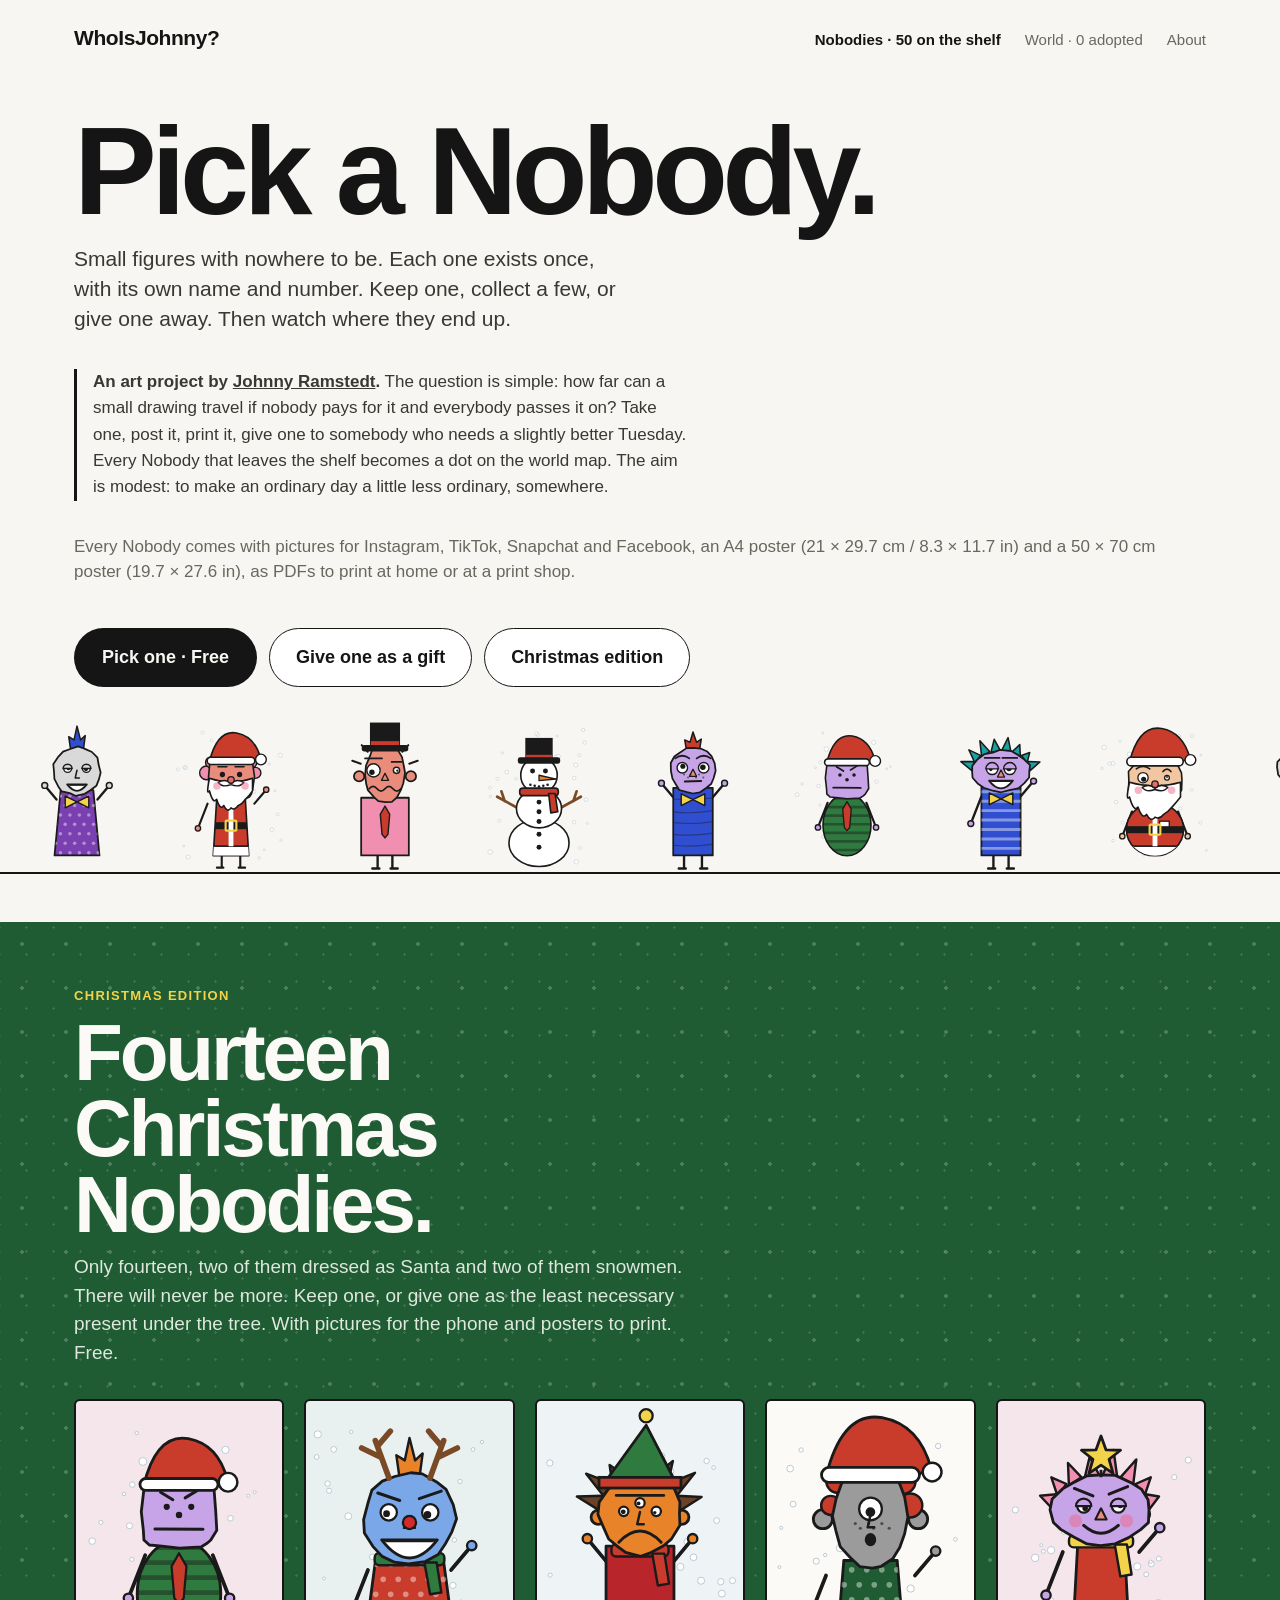
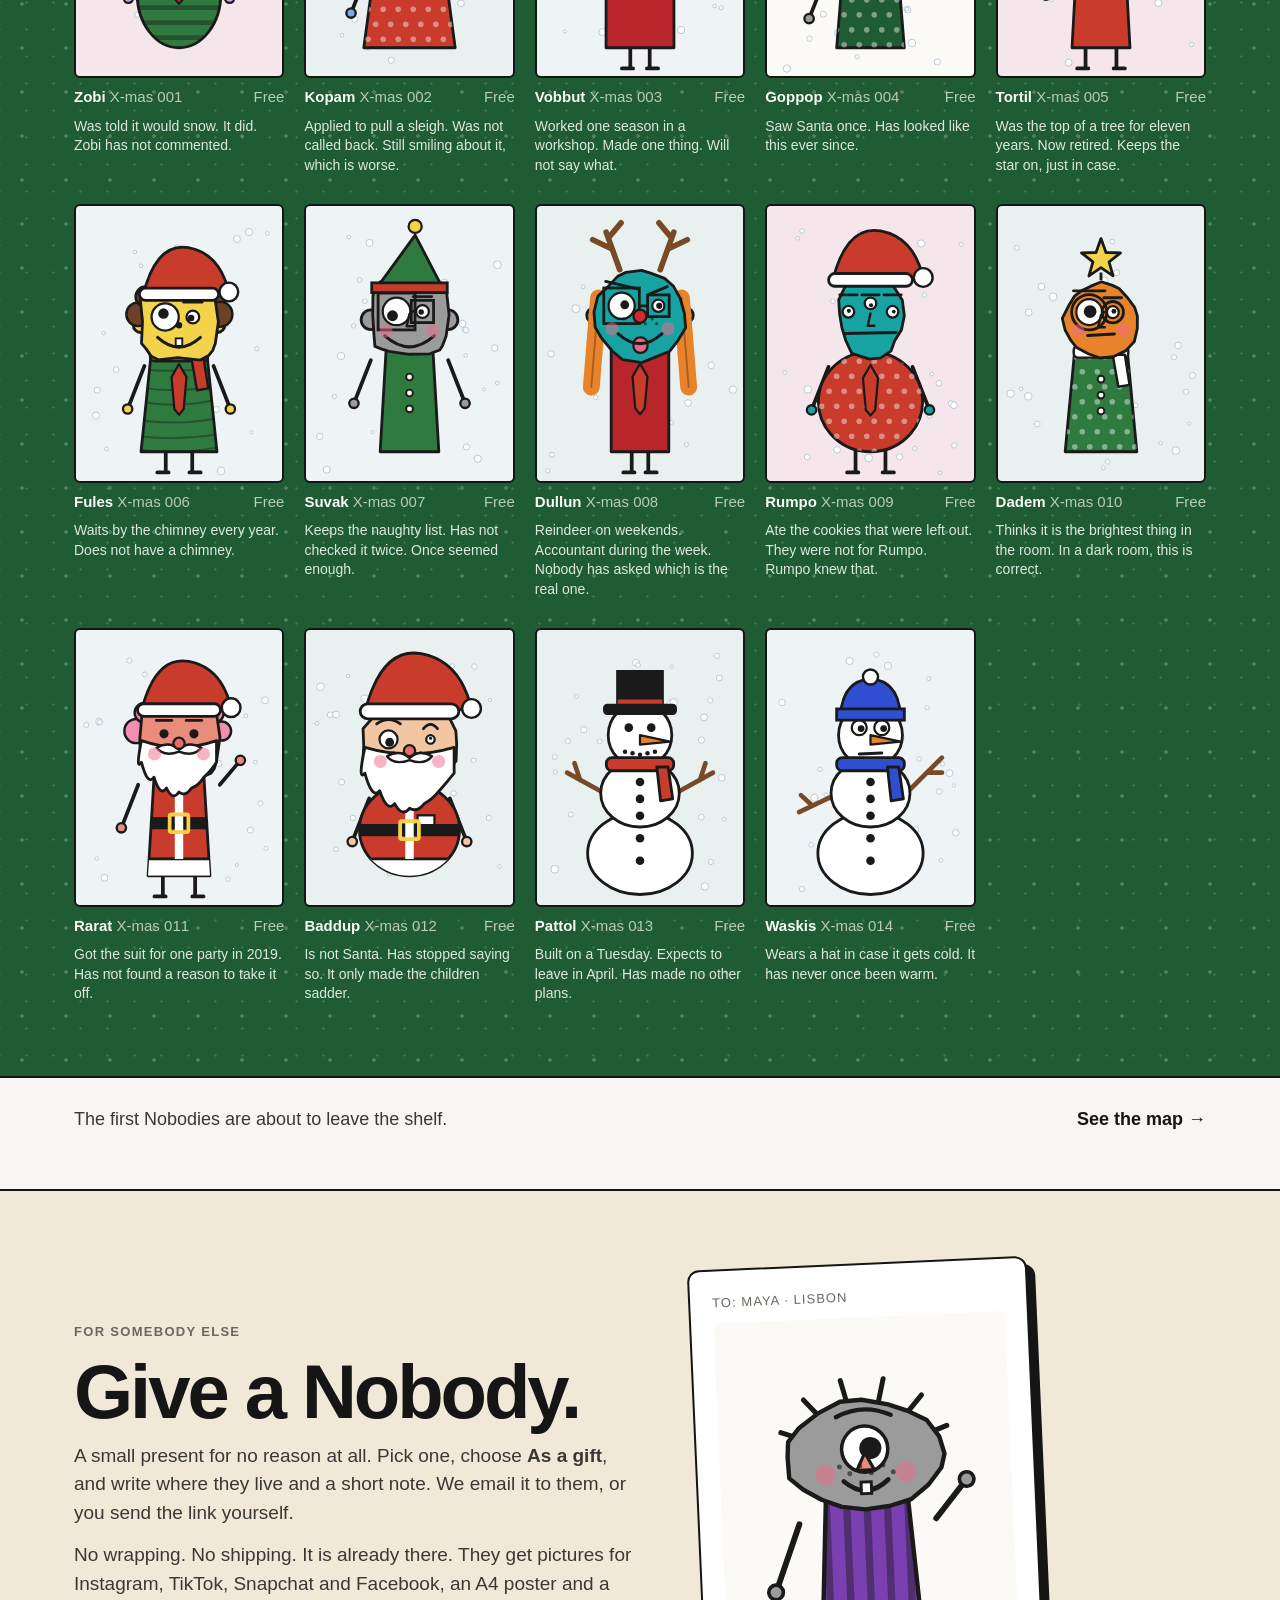
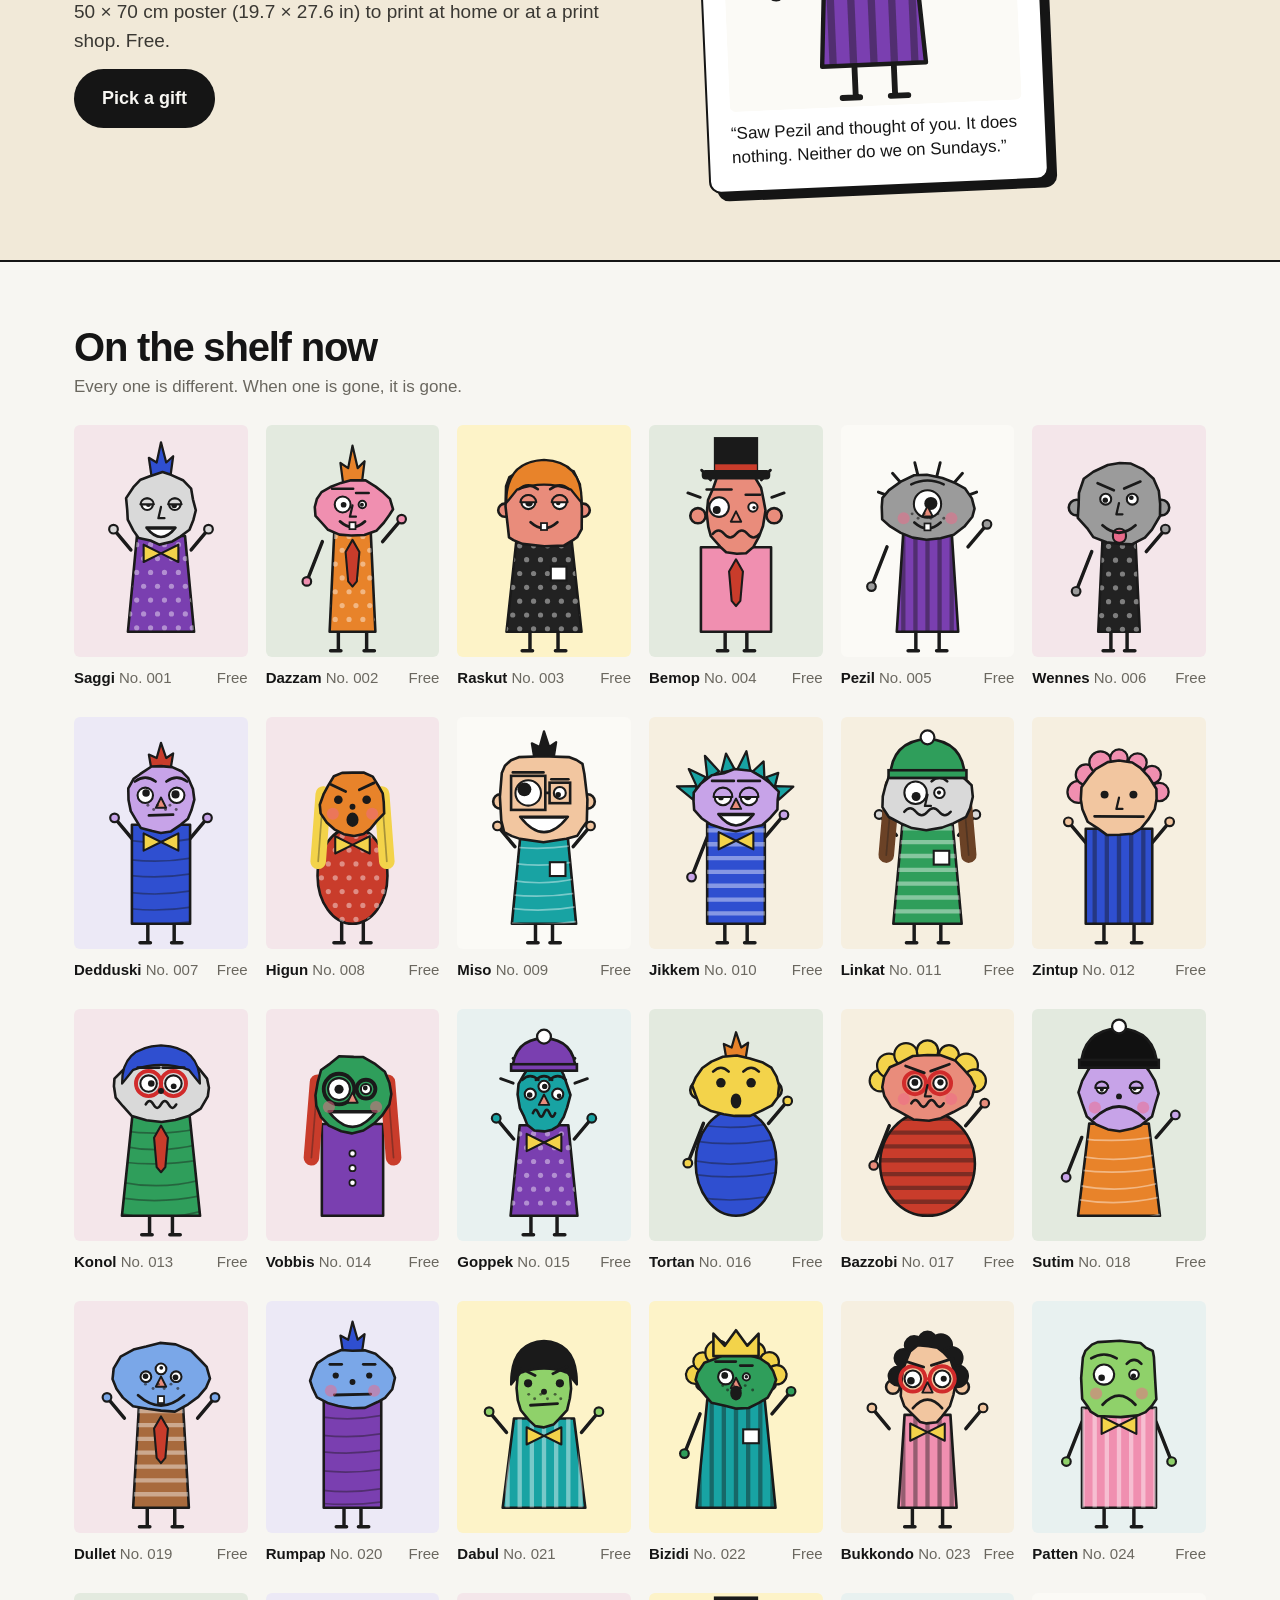
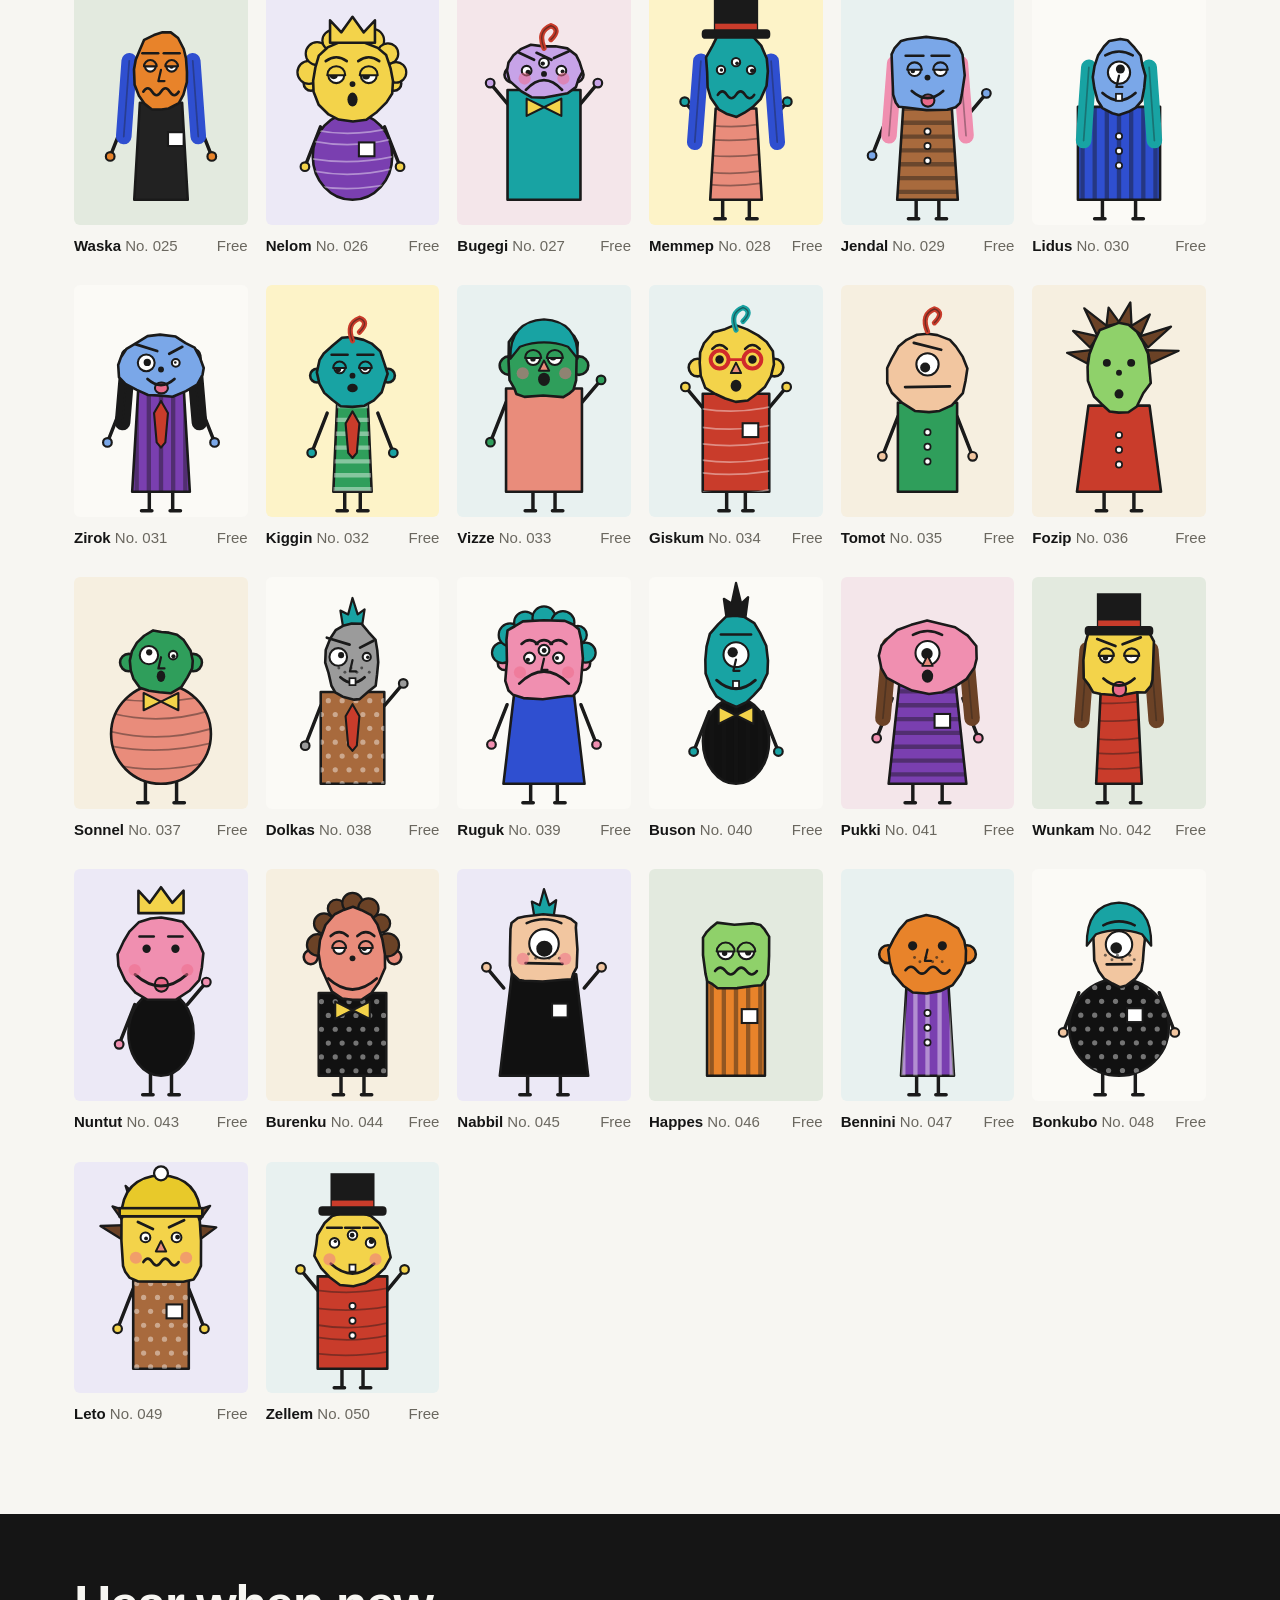
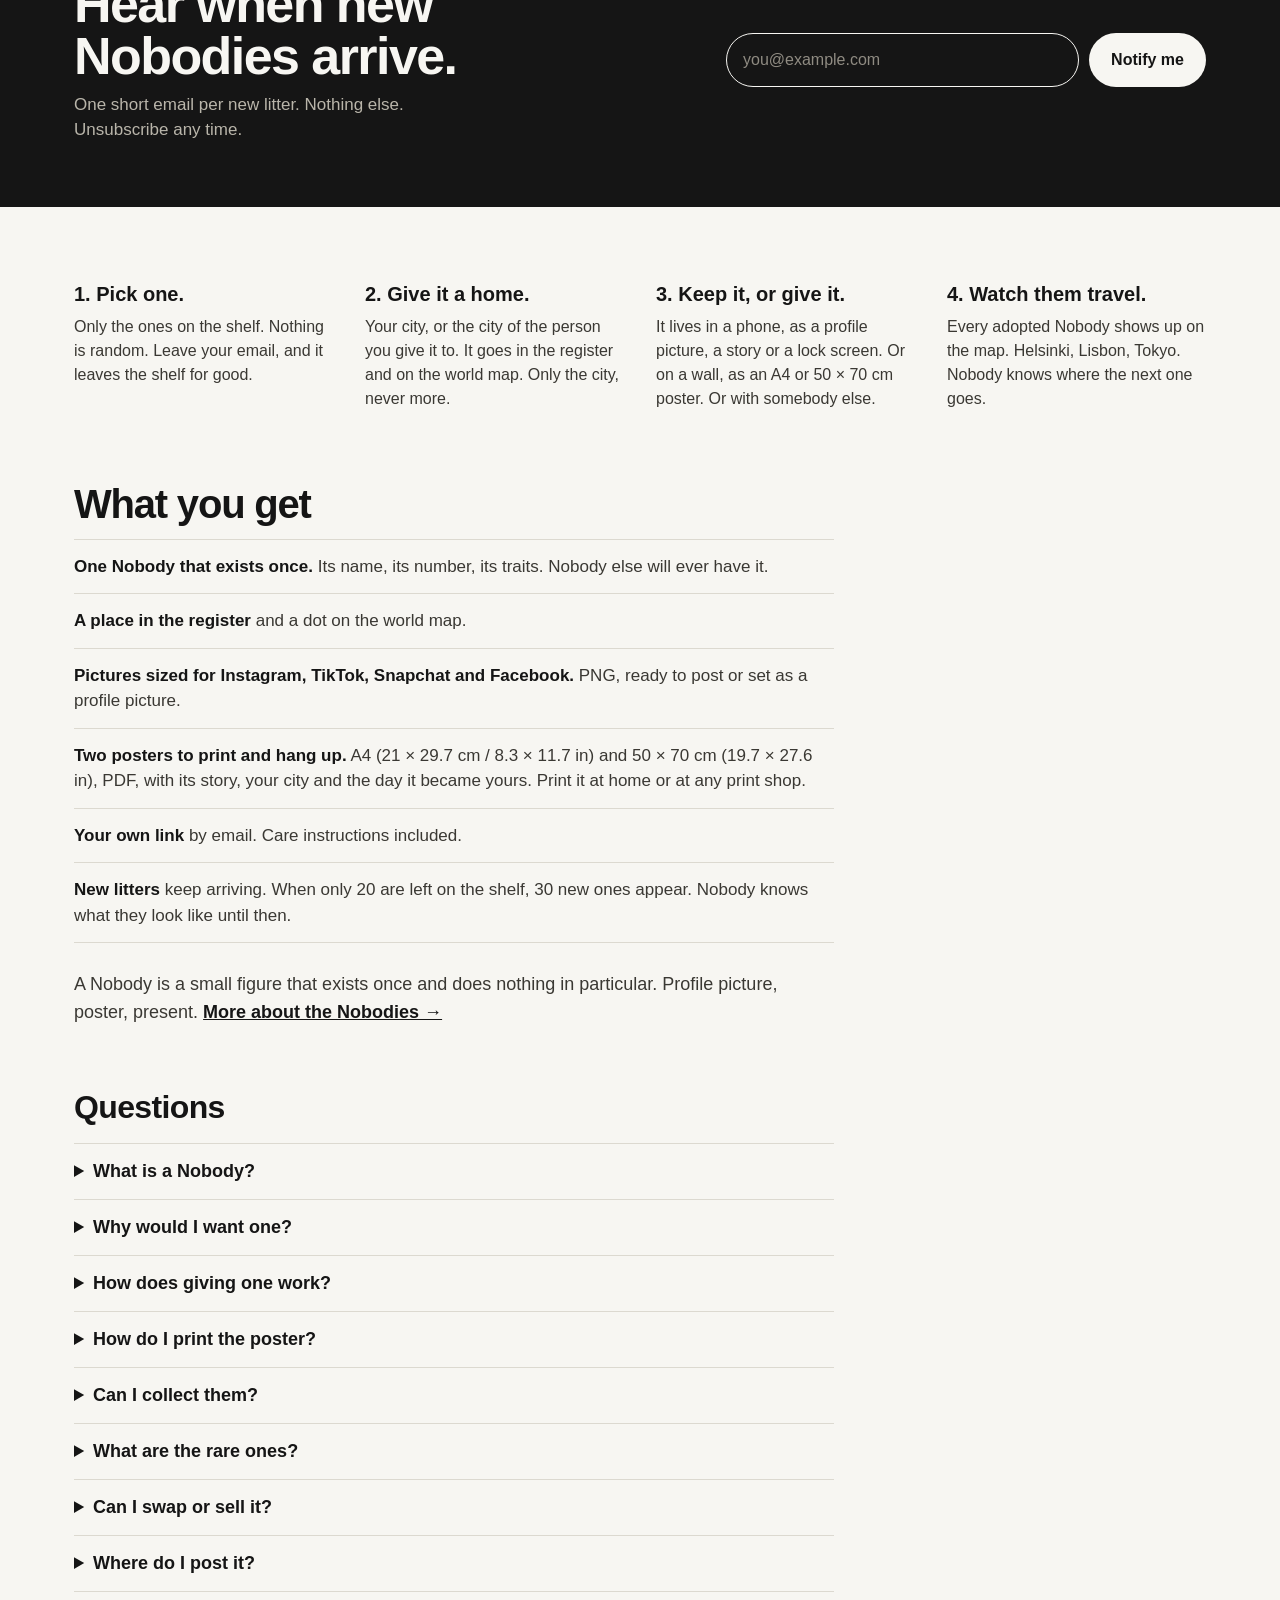
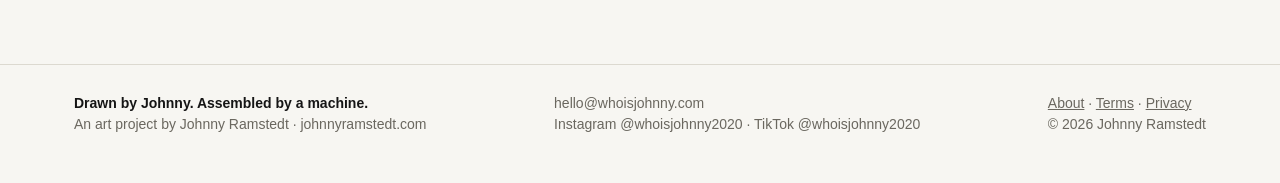
==== commit 89f1a5de: "Front page: say it is an art project by Johnny Ramstedt, and what it is trying to do Co-Authored-By:" ====
--- a/index.html
+++ b/index.html
@@ -110,6 +110,7 @@
 .cap{display:flex;justify-content:space-between;align-items:baseline;font-size:15px;gap:8px}
 .cap b{font-weight:600}
 .muted{color:var(--muted)}
+.artnote{max-width:620px;font-size:17px;line-height:1.55;color:#3a3833;margin:18px 0 0;padding-left:16px;border-left:3px solid var(--ink)}.artnote a{color:inherit}
 
 .band{background:var(--ink);color:var(--bg)}
 .band .wrap{padding:64px 24px;display:flex;flex-wrap:wrap;gap:24px 56px;align-items:center;justify-content:space-between}
@@ -207,6 +208,7 @@
     <div class="wrap hero">
       <h1 class="big">Pick a Nobody.</h1>
       <p class="lede">Small figures with nowhere to be. Each one exists once, with its own name and number. Keep one, collect a few, or give one away. Then watch where they end up.</p>
+      <p class="artnote"><b>An art project by <a href="https://johnnyramstedt.com" target="_blank" rel="noopener">Johnny Ramstedt</a>.</b> The question is simple: how far can a small drawing travel if nobody pays for it and everybody passes it on? Take one, post it, print it, give one to somebody who needs a slightly better Tuesday. Every Nobody that leaves the shelf becomes a dot on the world map. The aim is modest: to make an ordinary day a little less ordinary, somewhere.</p>
       <p class="muted">Every Nobody comes with pictures for Instagram, TikTok, Snapchat and Facebook, an A4 poster (21 × 29.7 cm / 8.3 × 11.7 in) and a 50 × 70 cm poster (19.7 × 27.6 in), as PDFs to print at home or at a print shop.</p>
       <div class="ctas"><a class="btn" href="#shelf">Pick one · <span class="price">Free</span></a><a class="btn2" href="#gift">Give one as a gift</a><a class="btn2" href="#xmas" id="xCta">Christmas edition</a></div>
     </div>
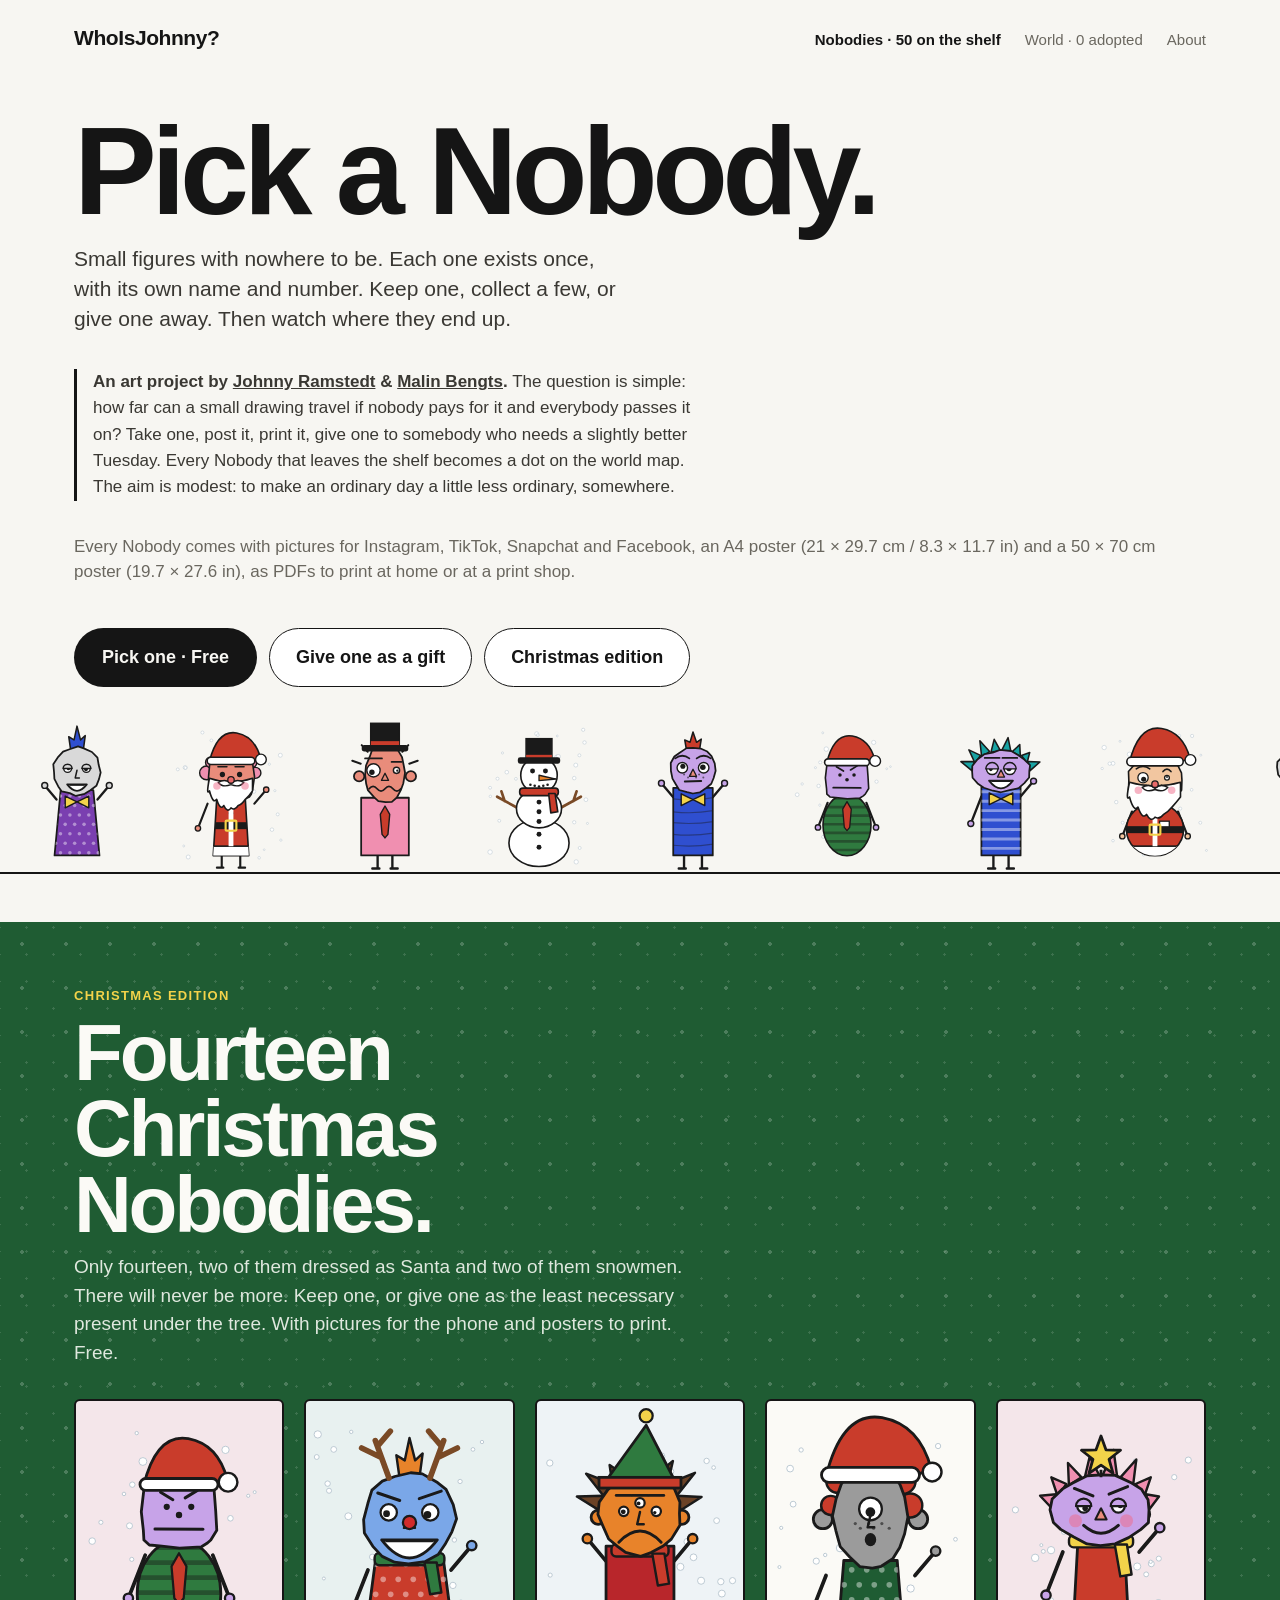
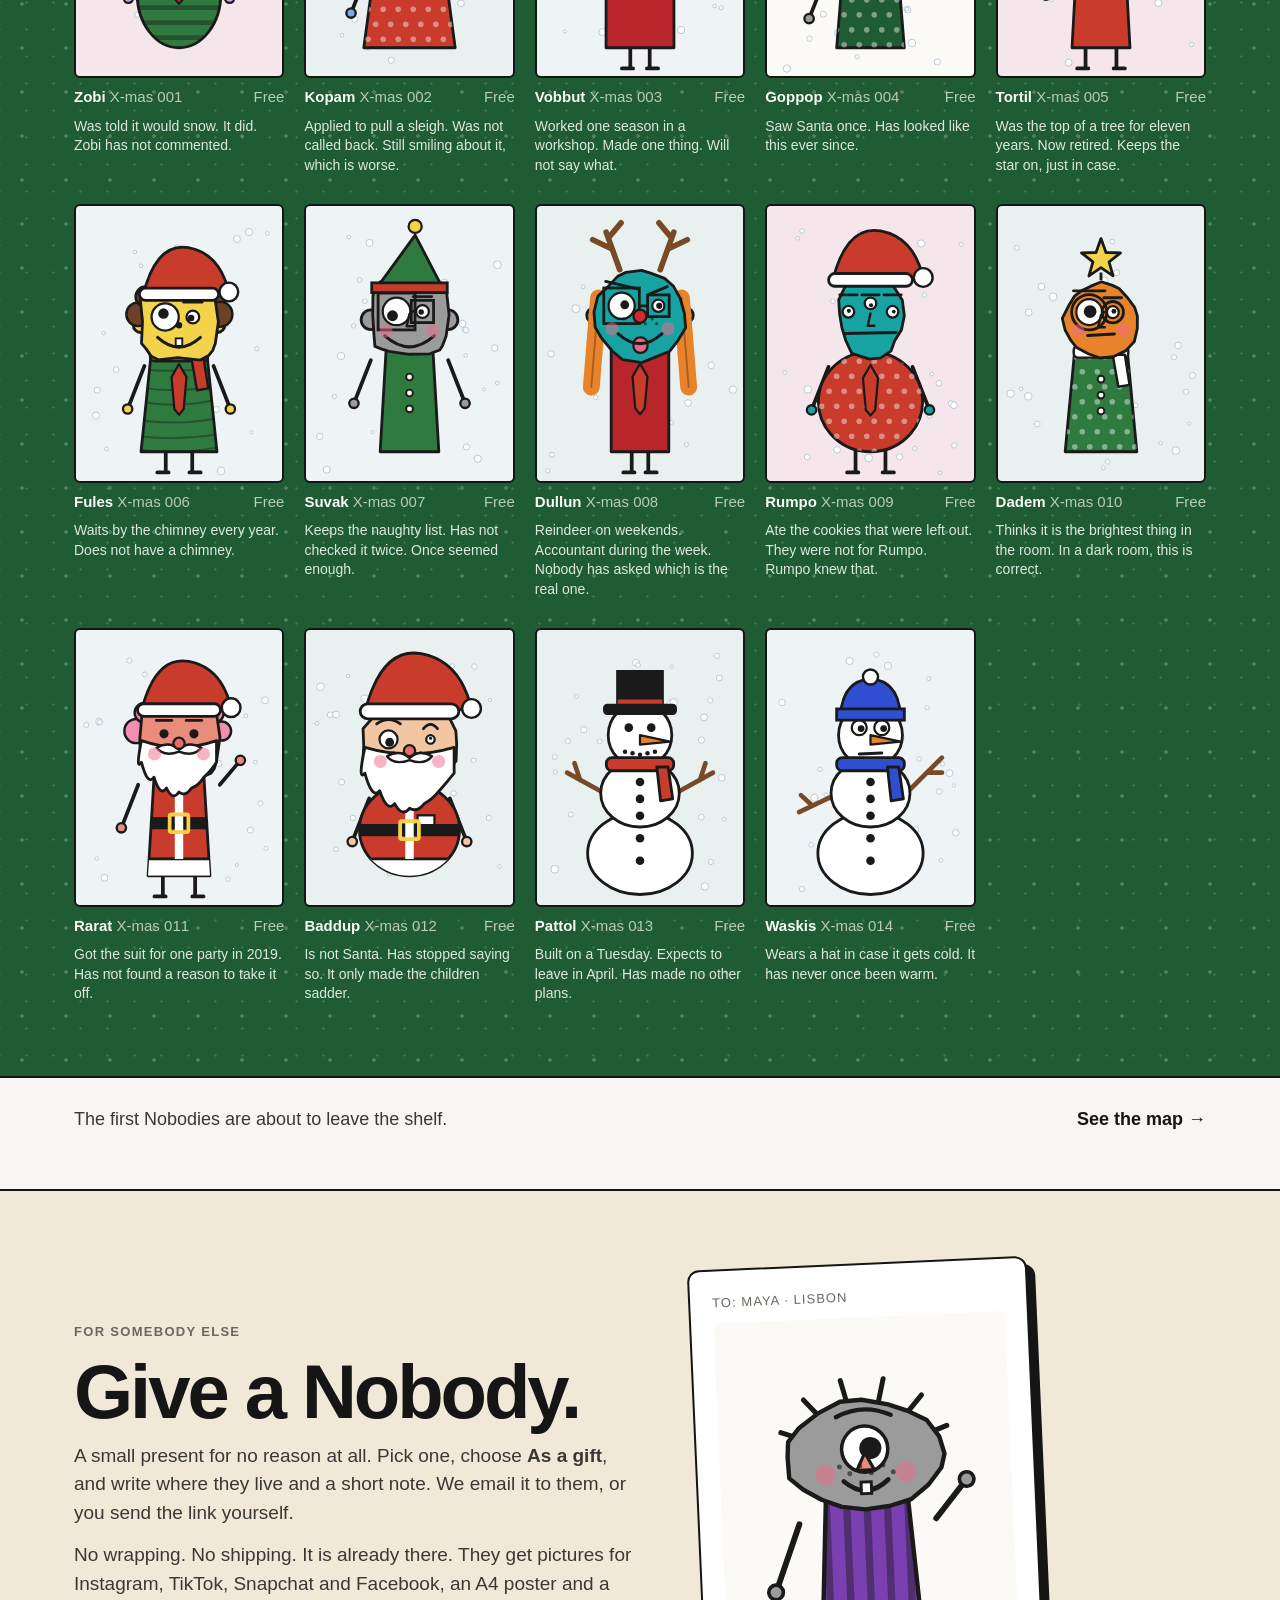
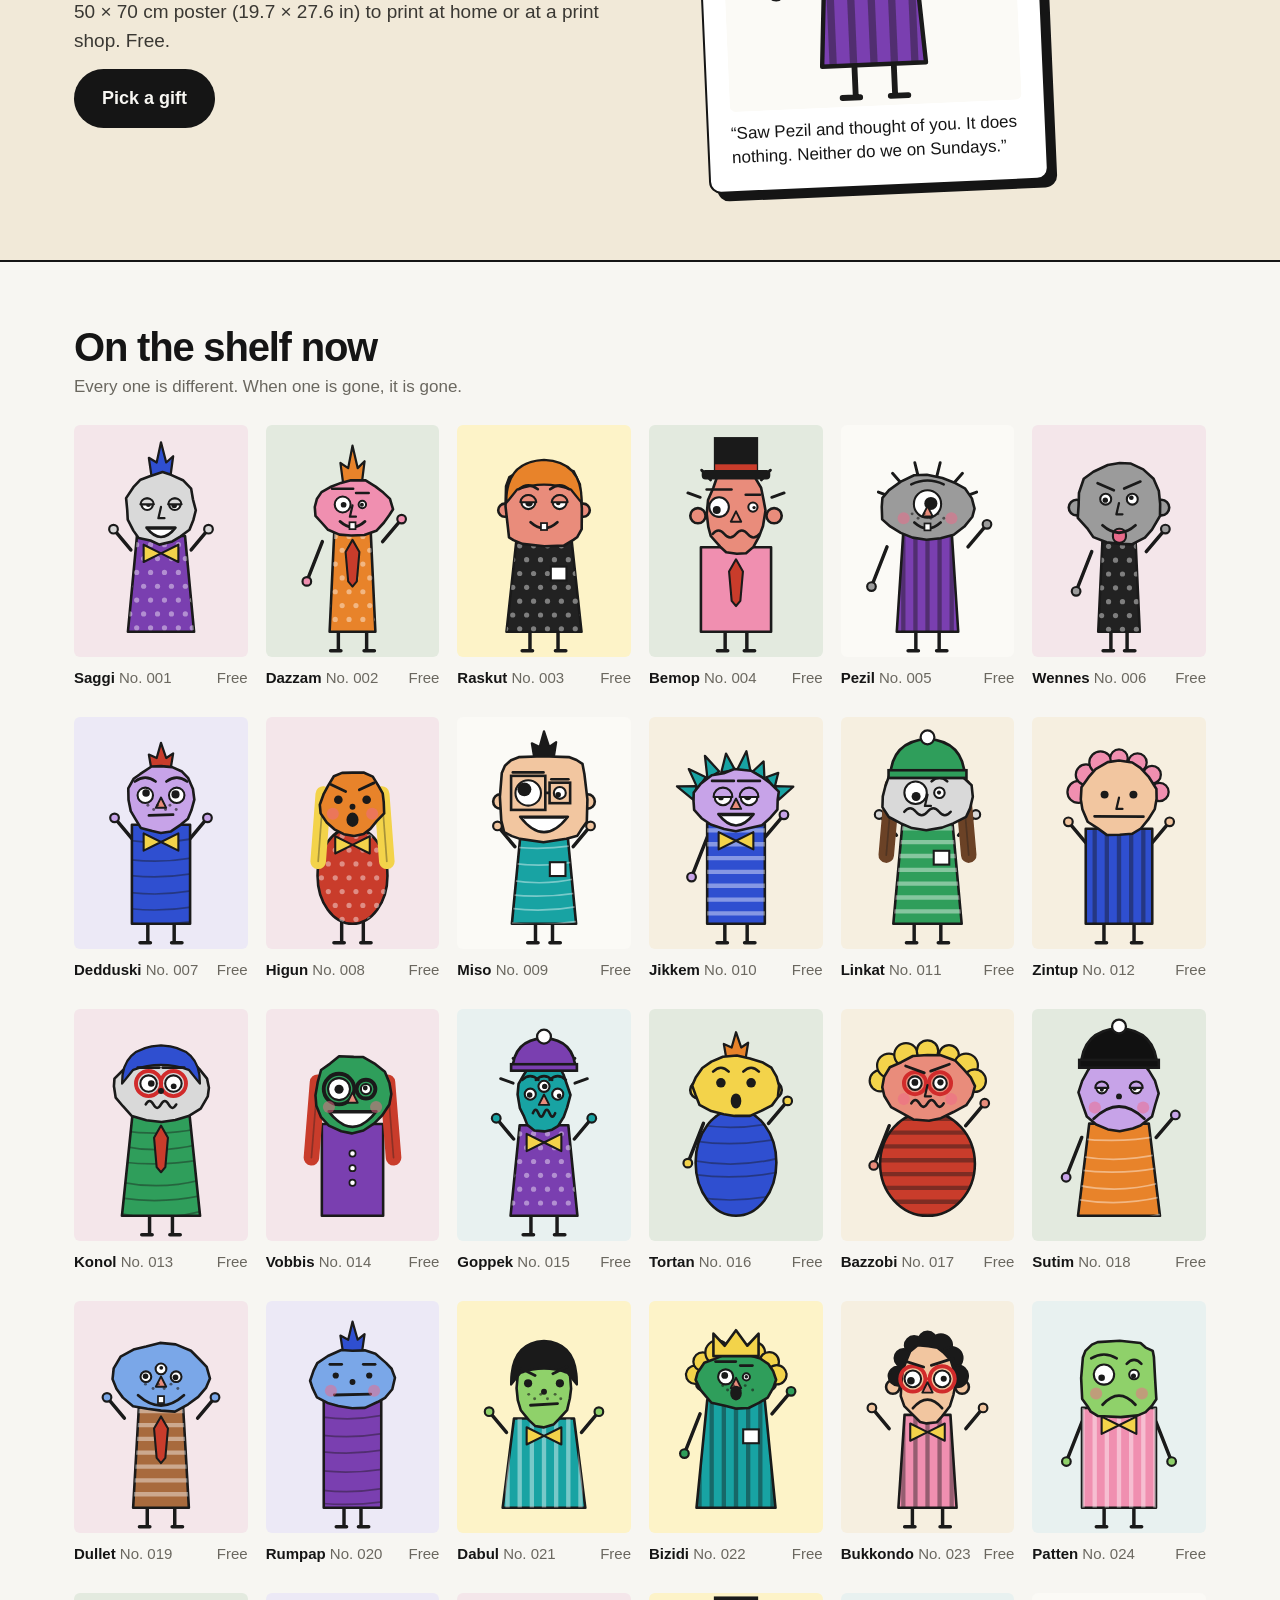
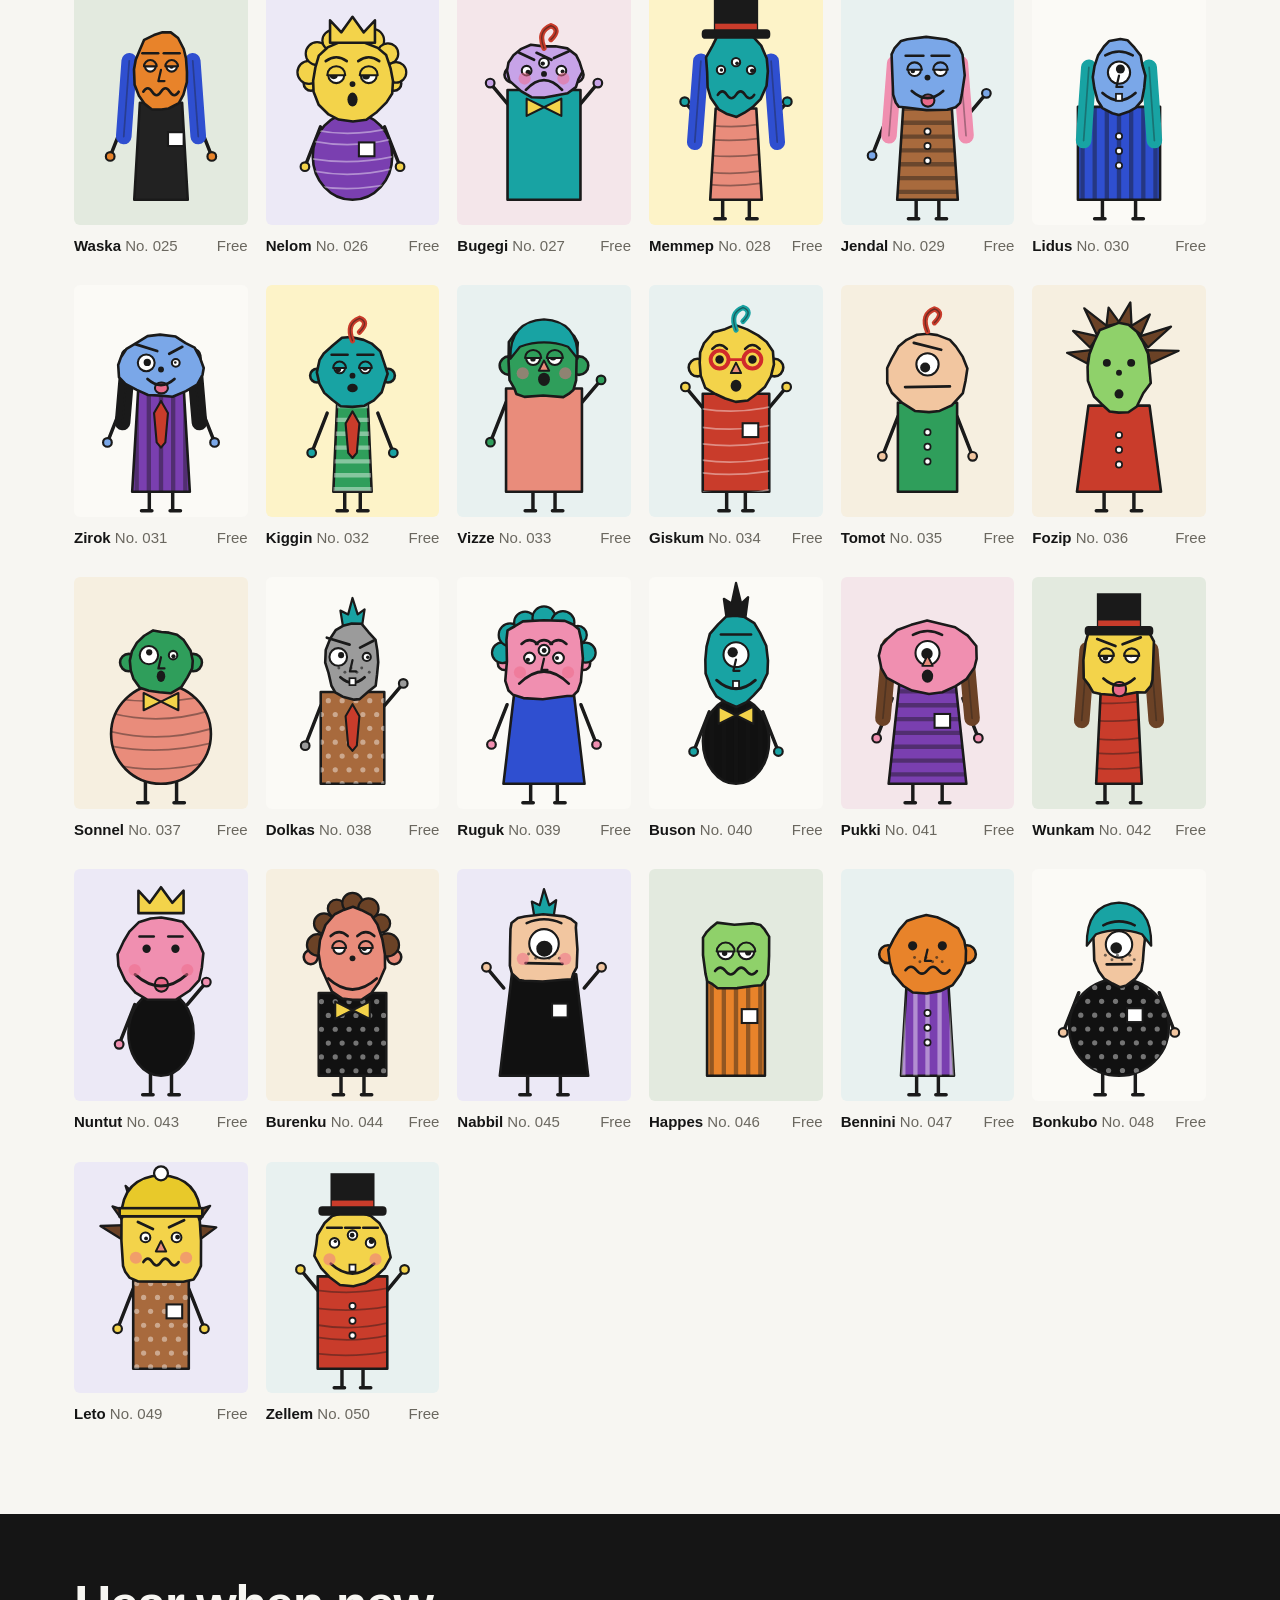
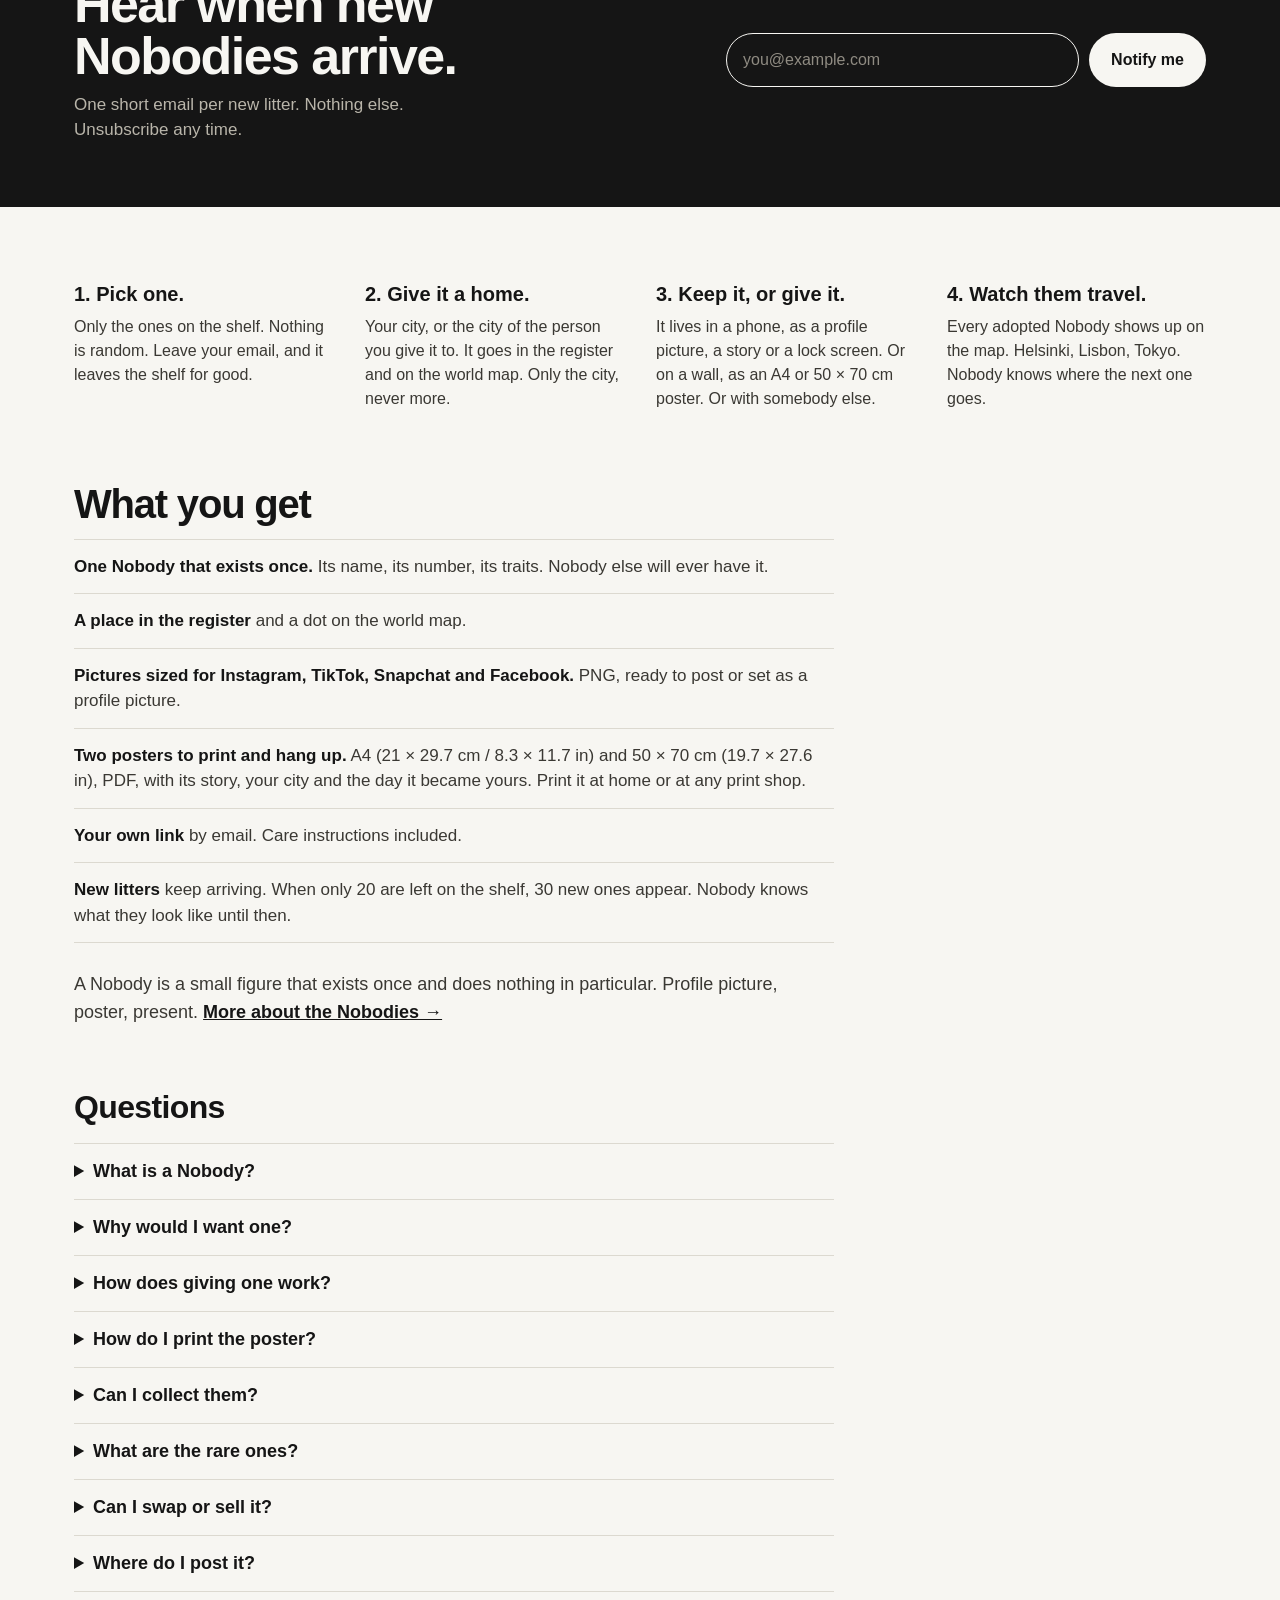
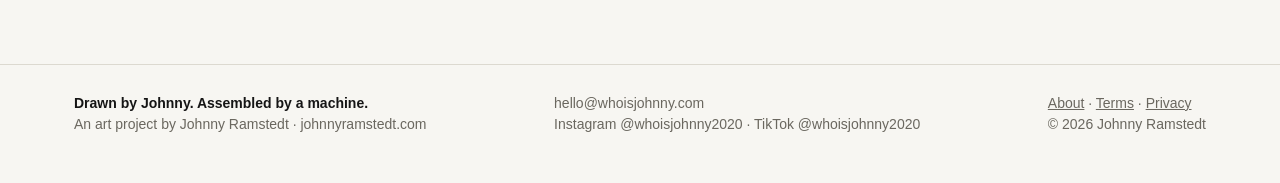
==== commit 9db315b4: "Front page: an art project by Johnny Ramstedt & Malin Bengts Co-Authored-By: Claude Sonnet 5.5 <nore" ====
--- a/index.html
+++ b/index.html
@@ -208,7 +208,7 @@
     <div class="wrap hero">
       <h1 class="big">Pick a Nobody.</h1>
       <p class="lede">Small figures with nowhere to be. Each one exists once, with its own name and number. Keep one, collect a few, or give one away. Then watch where they end up.</p>
-      <p class="artnote"><b>An art project by <a href="https://johnnyramstedt.com" target="_blank" rel="noopener">Johnny Ramstedt</a>.</b> The question is simple: how far can a small drawing travel if nobody pays for it and everybody passes it on? Take one, post it, print it, give one to somebody who needs a slightly better Tuesday. Every Nobody that leaves the shelf becomes a dot on the world map. The aim is modest: to make an ordinary day a little less ordinary, somewhere.</p>
+      <p class="artnote"><b>An art project by <a href="https://johnnyramstedt.com" target="_blank" rel="noopener">Johnny Ramstedt</a> &amp; <a href="https://www.malinbengts.com" target="_blank" rel="noopener">Malin Bengts</a>.</b> The question is simple: how far can a small drawing travel if nobody pays for it and everybody passes it on? Take one, post it, print it, give one to somebody who needs a slightly better Tuesday. Every Nobody that leaves the shelf becomes a dot on the world map. The aim is modest: to make an ordinary day a little less ordinary, somewhere.</p>
       <p class="muted">Every Nobody comes with pictures for Instagram, TikTok, Snapchat and Facebook, an A4 poster (21 × 29.7 cm / 8.3 × 11.7 in) and a 50 × 70 cm poster (19.7 × 27.6 in), as PDFs to print at home or at a print shop.</p>
       <div class="ctas"><a class="btn" href="#shelf">Pick one · <span class="price">Free</span></a><a class="btn2" href="#gift">Give one as a gift</a><a class="btn2" href="#xmas" id="xCta">Christmas edition</a></div>
     </div>
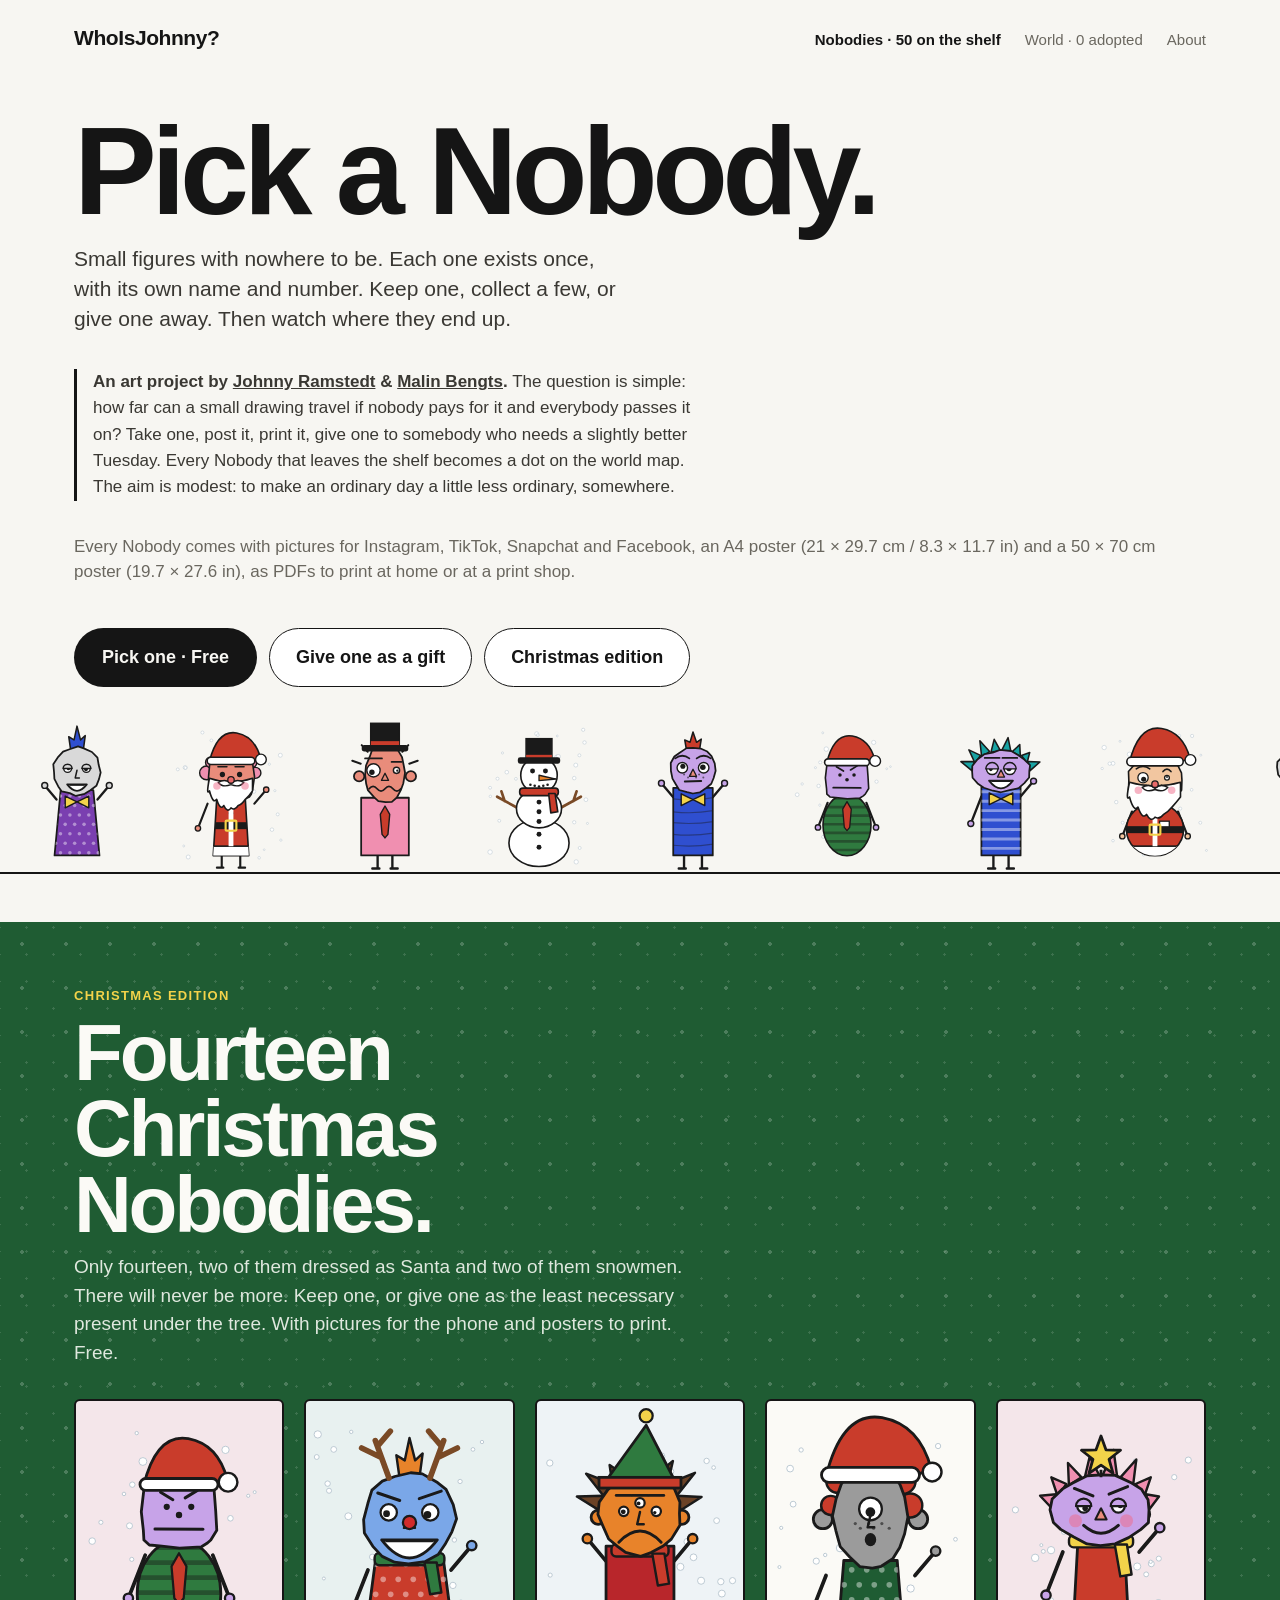
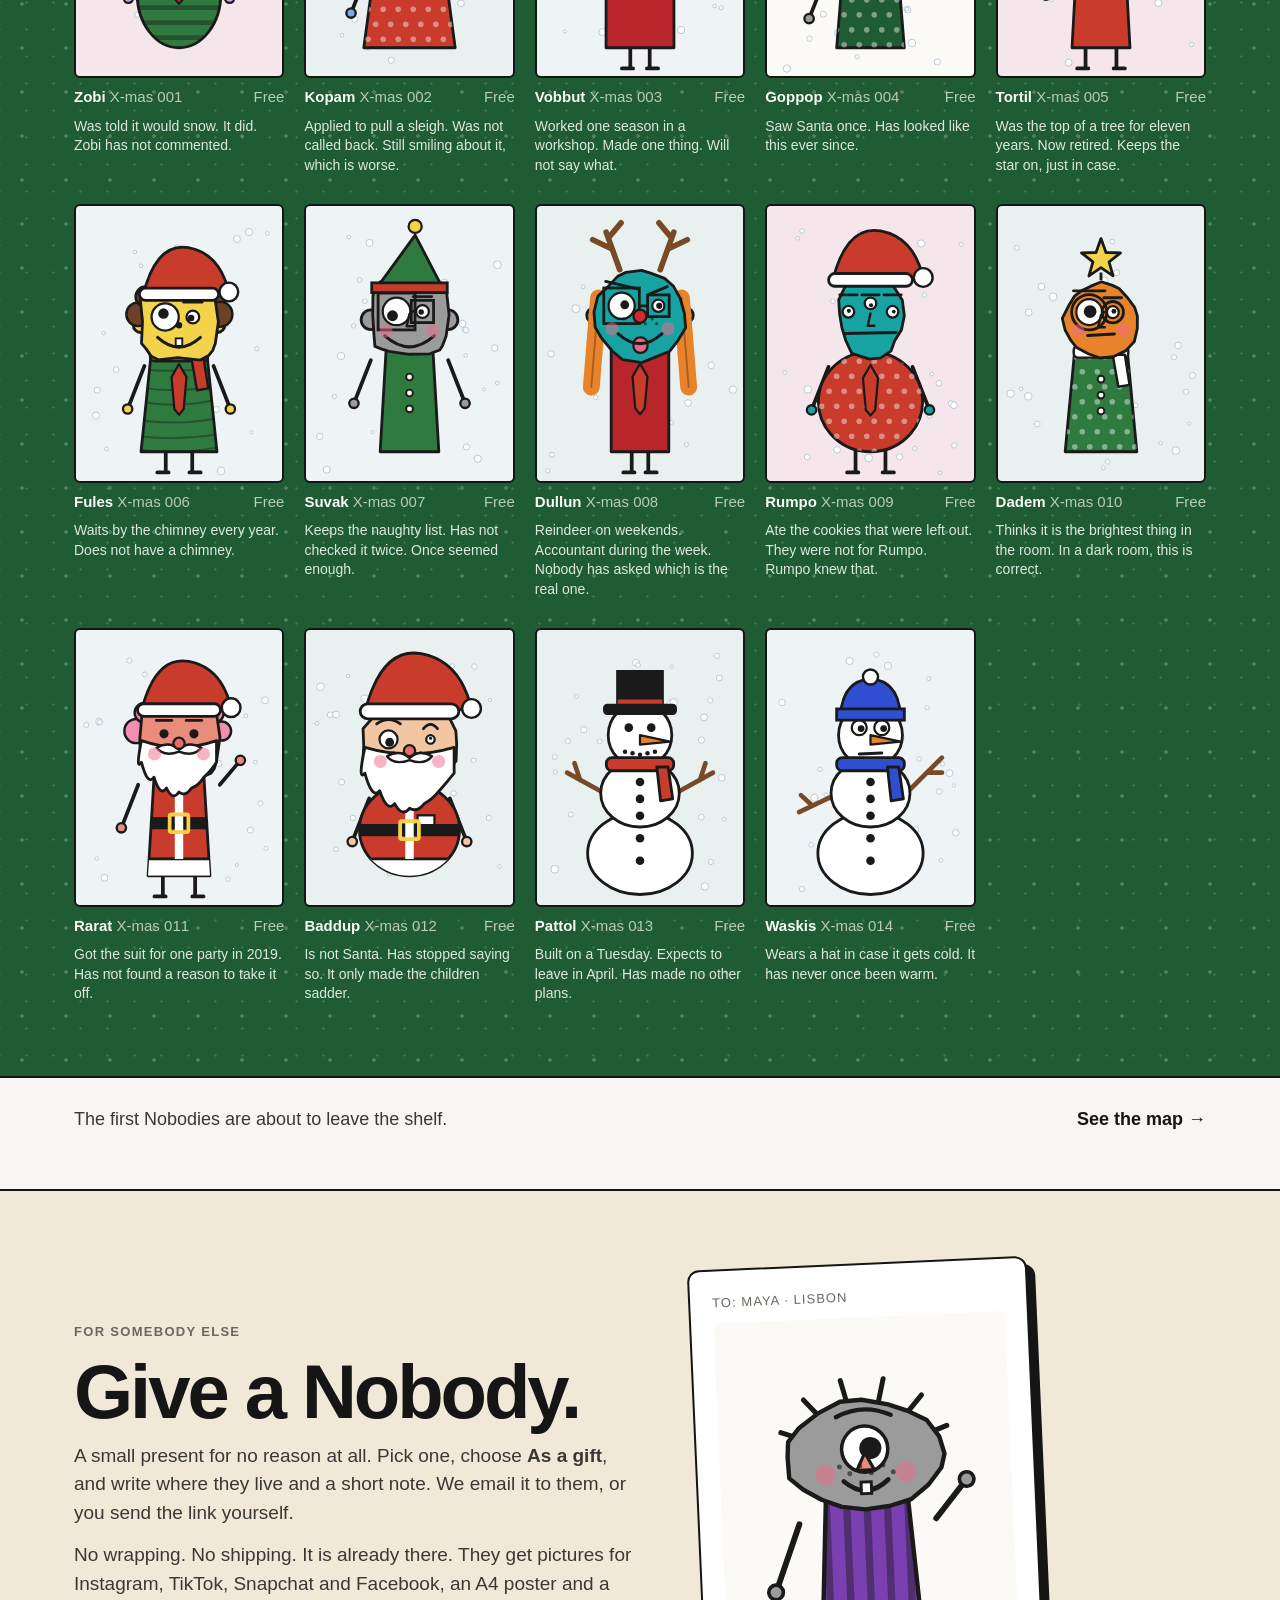
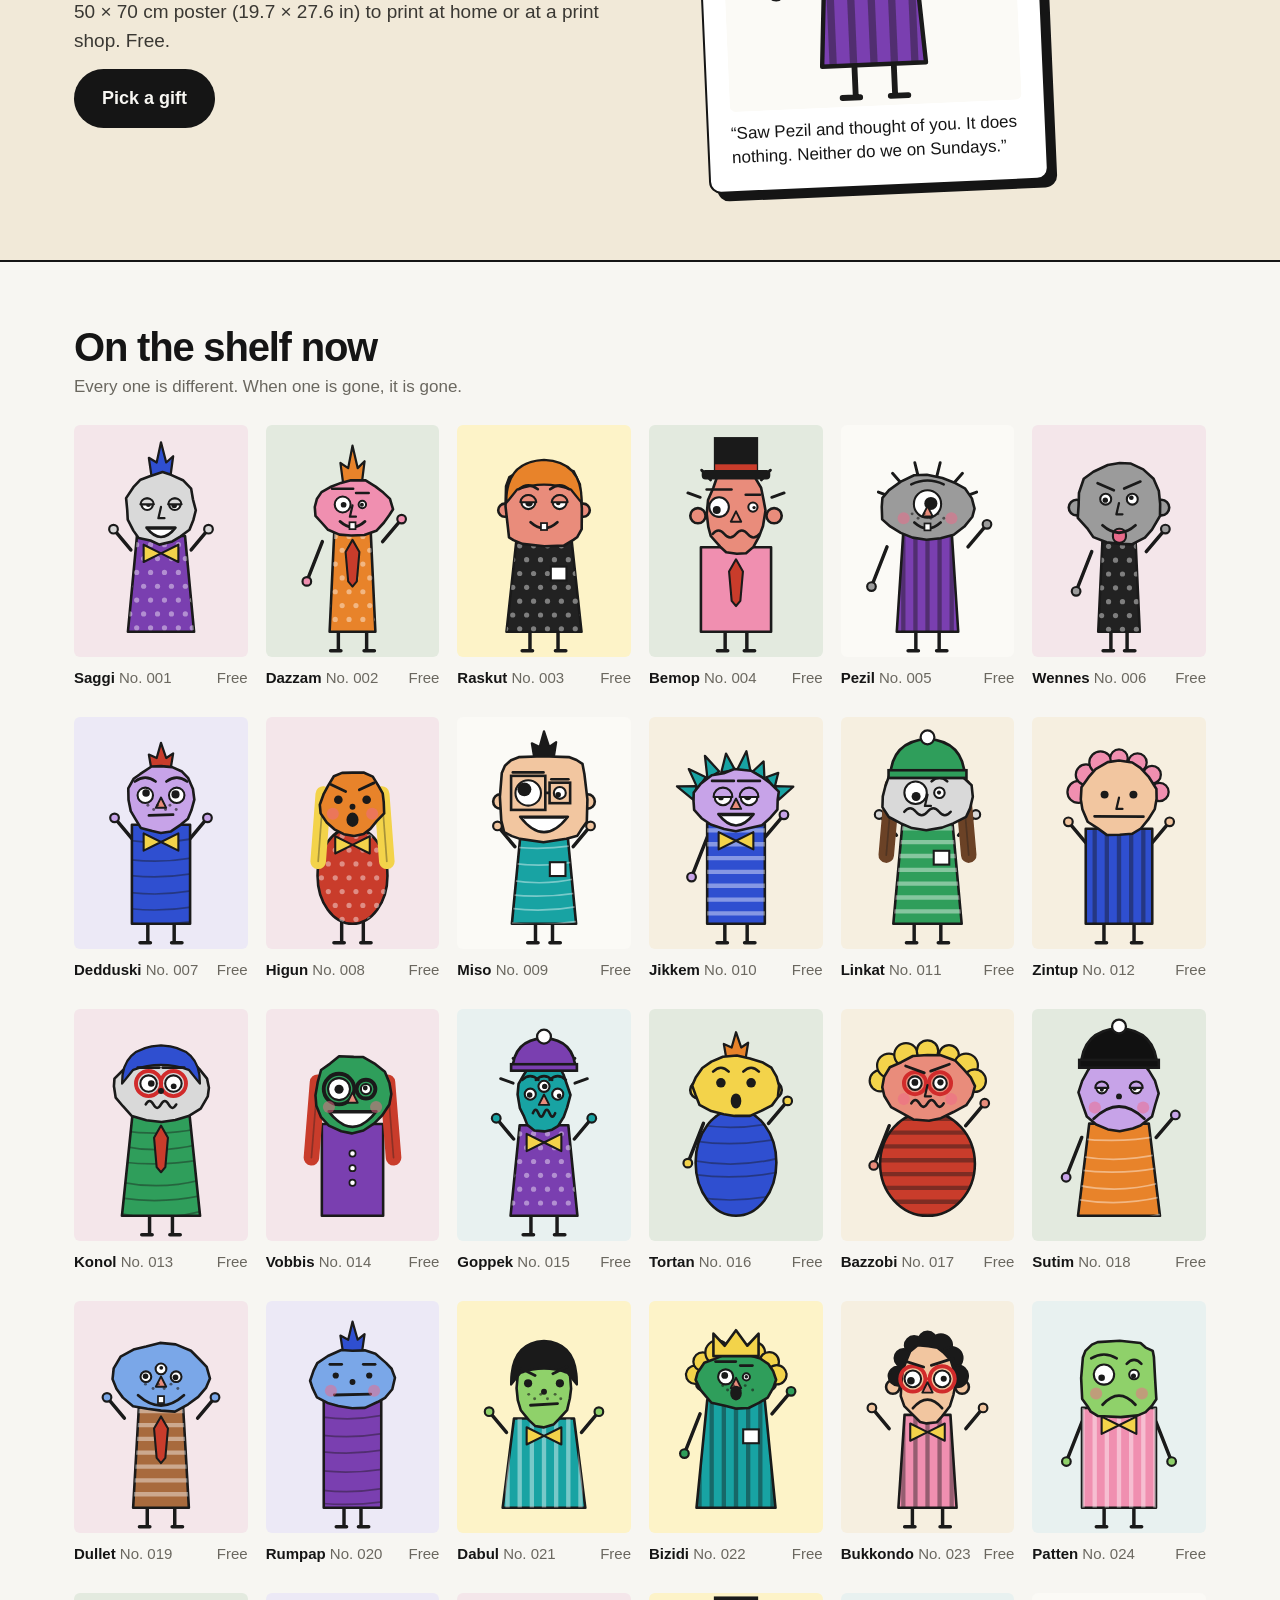
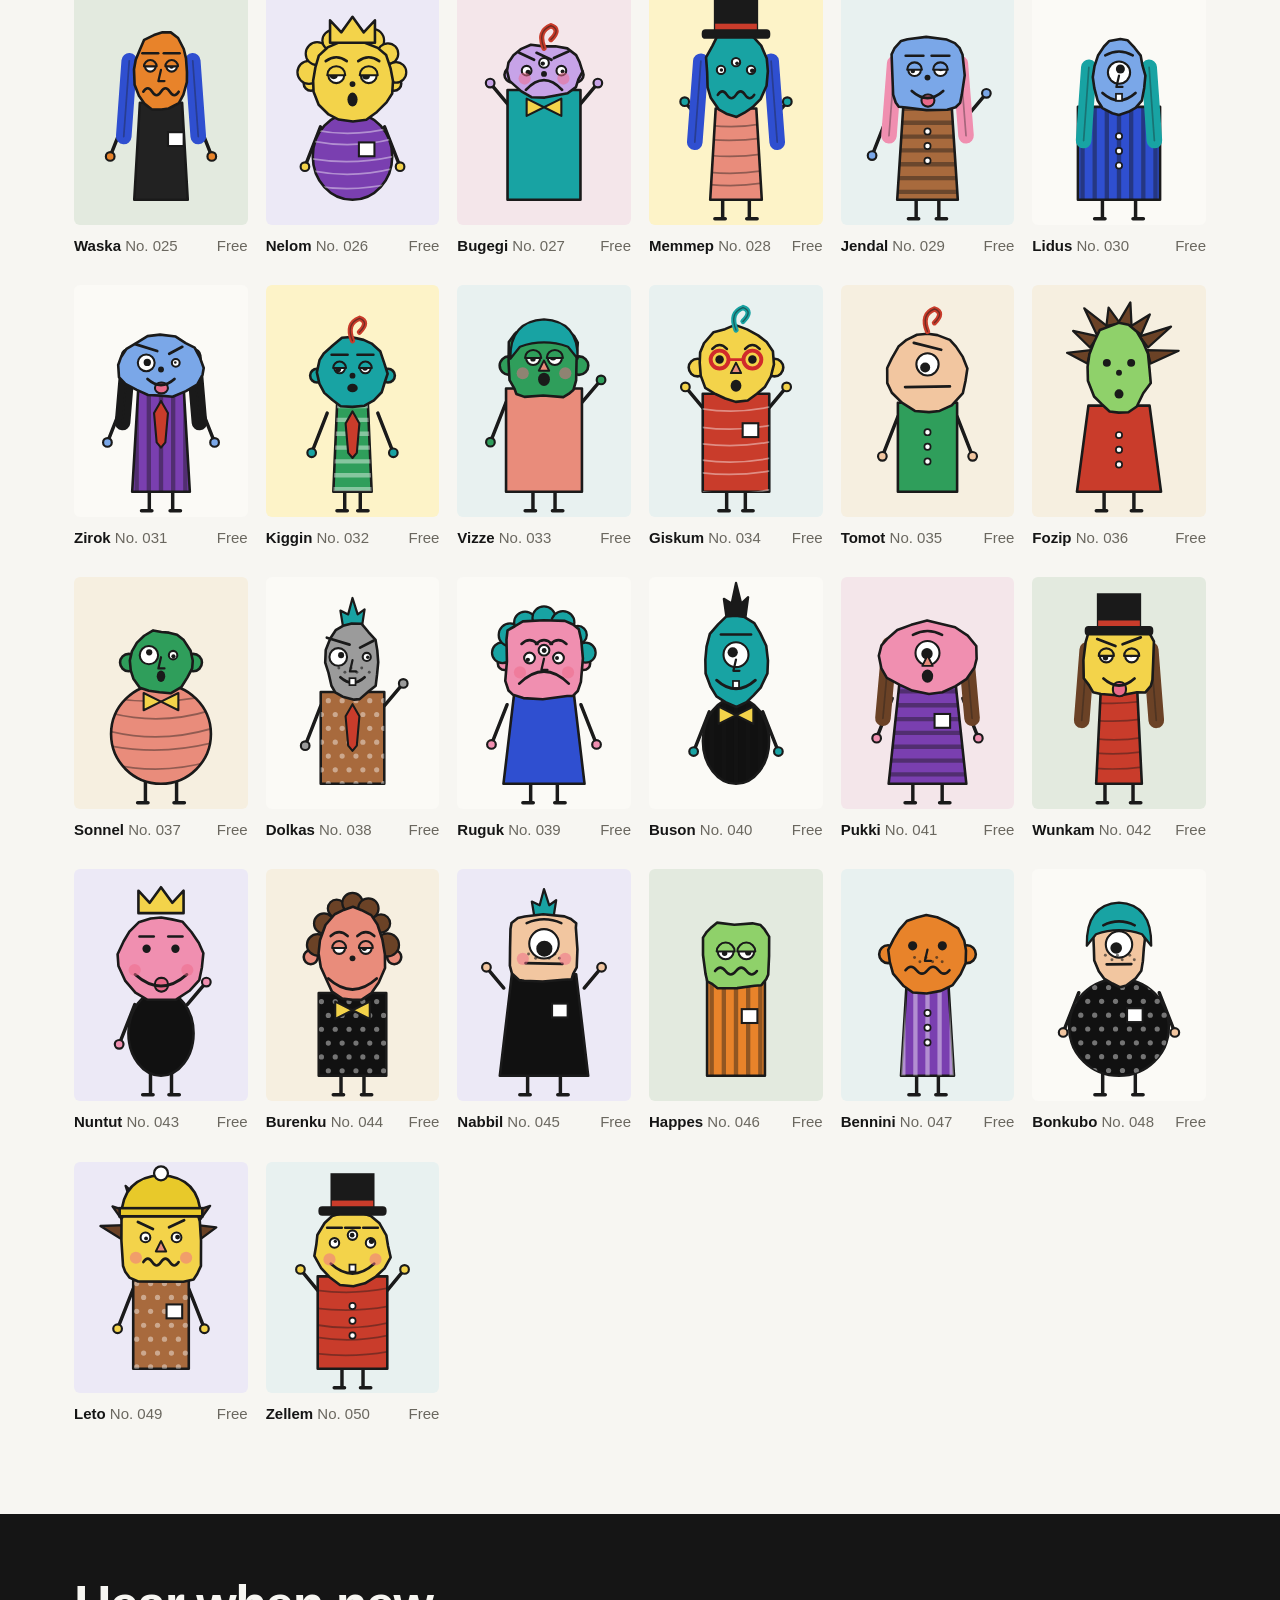
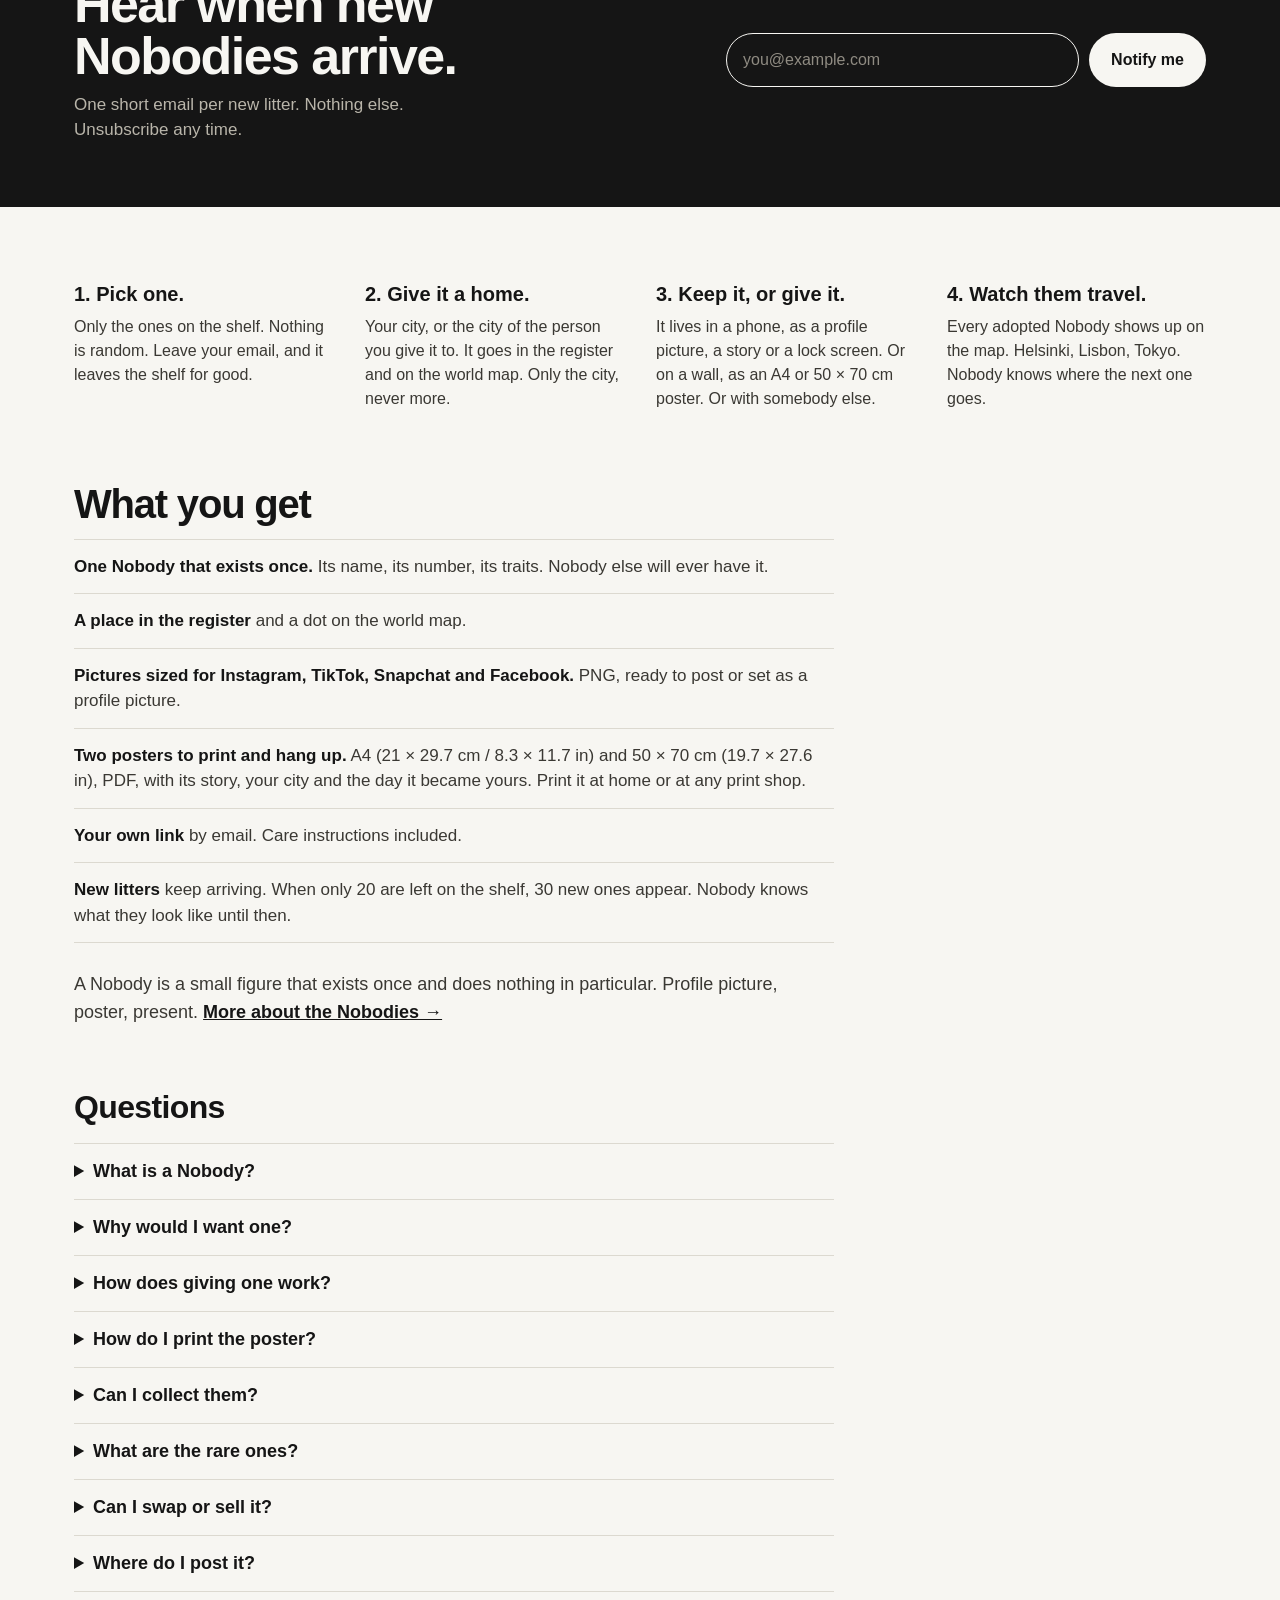
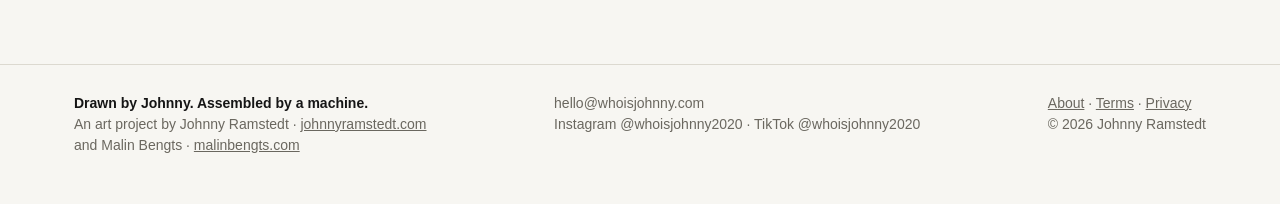
==== commit 32b87a8a: "Footer: Johnny Ramstedt and Malin Bengts, with links Co-Authored-By: Claude Sonnet 5.5 <noreply@anth" ====
--- a/index.html
+++ b/index.html
@@ -359,7 +359,7 @@
 </main>
 
 <footer><div class="wrap">
-  <span><b>Drawn by Johnny. Assembled by a machine.</b><br>An art project by Johnny Ramstedt · johnnyramstedt.com</span>
+  <span><b>Drawn by Johnny. Assembled by a machine.</b><br>An art project by Johnny Ramstedt · <a href="https://johnnyramstedt.com" target="_blank" rel="noopener">johnnyramstedt.com</a><br>and Malin Bengts · <a href="https://www.malinbengts.com" target="_blank" rel="noopener">malinbengts.com</a></span>
   <span>hello@whoisjohnny.com<br>Instagram @whoisjohnny2020 · TikTok @whoisjohnny2020</span>
   <span><a href="/about" data-link>About</a> · <a href="/terms" data-link>Terms</a> · <a href="/privacy" data-link>Privacy</a><br>© 2026 Johnny Ramstedt</span>
 </div></footer>
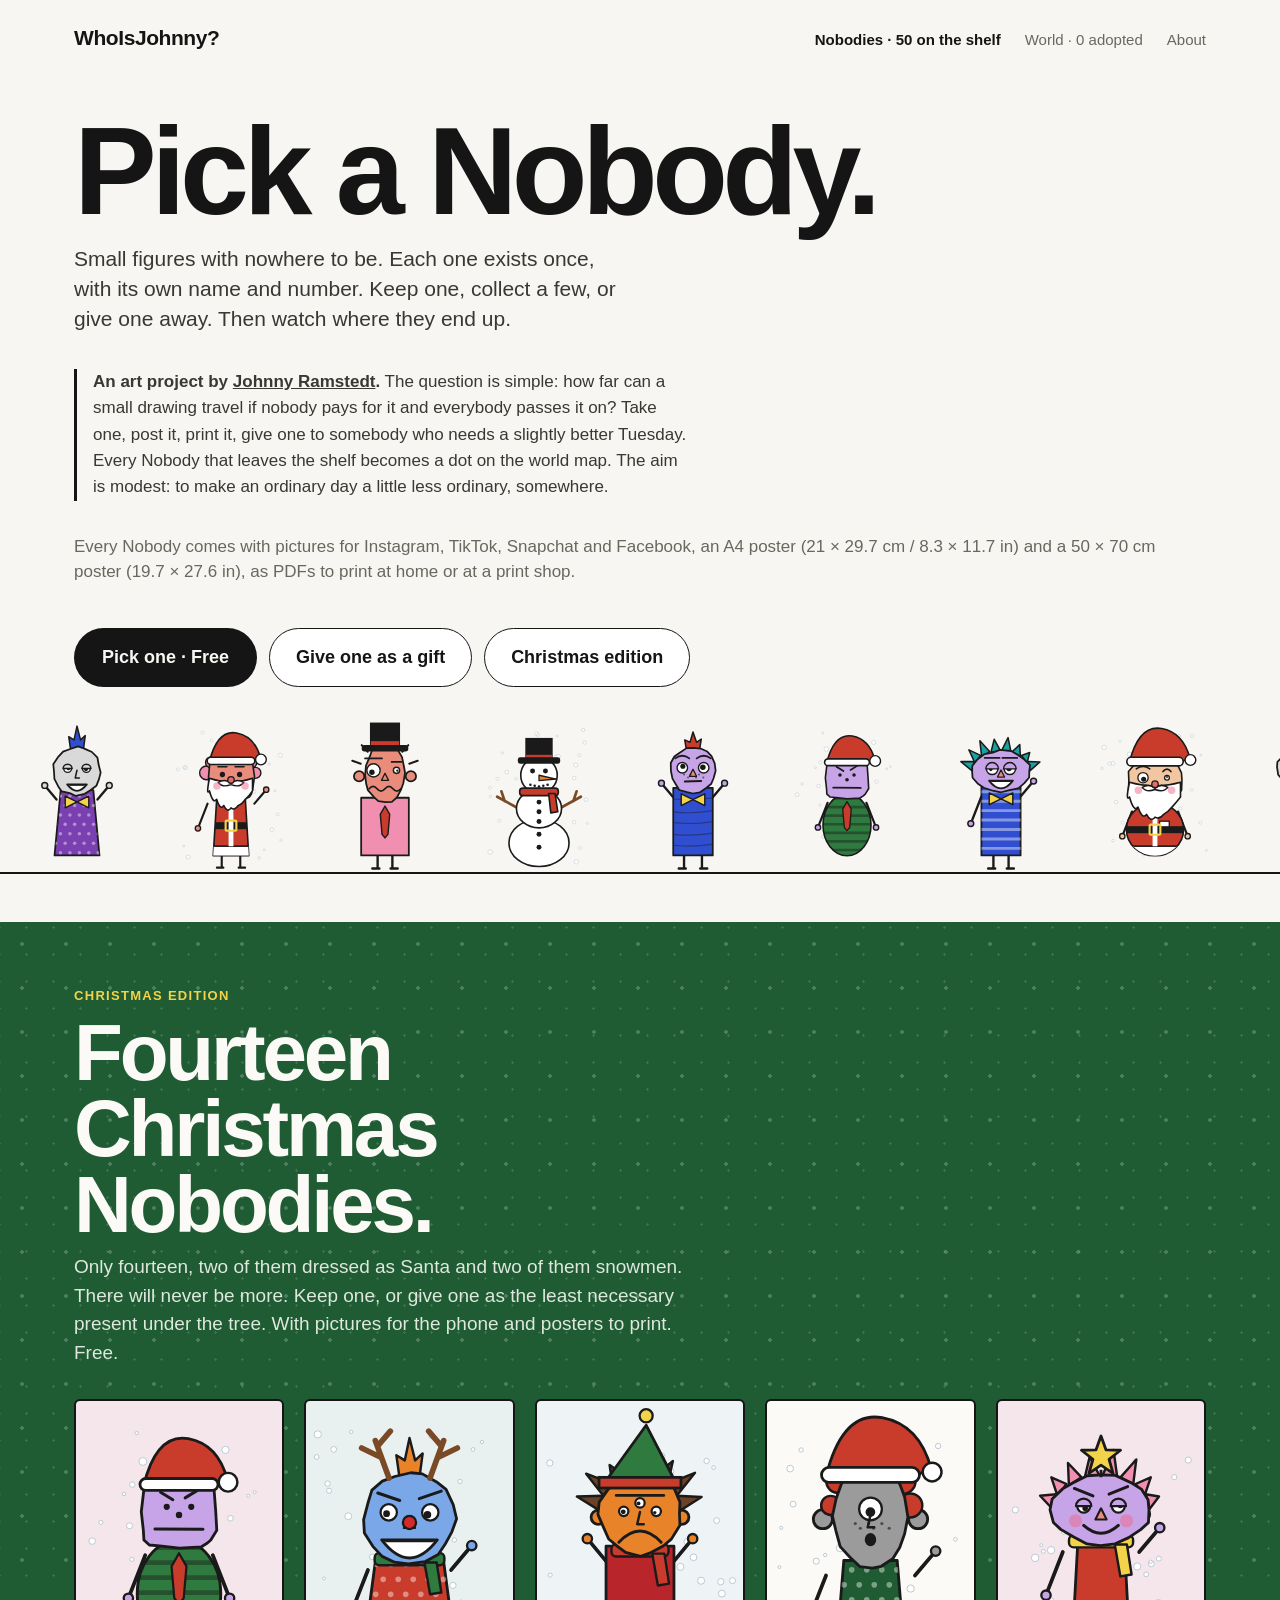
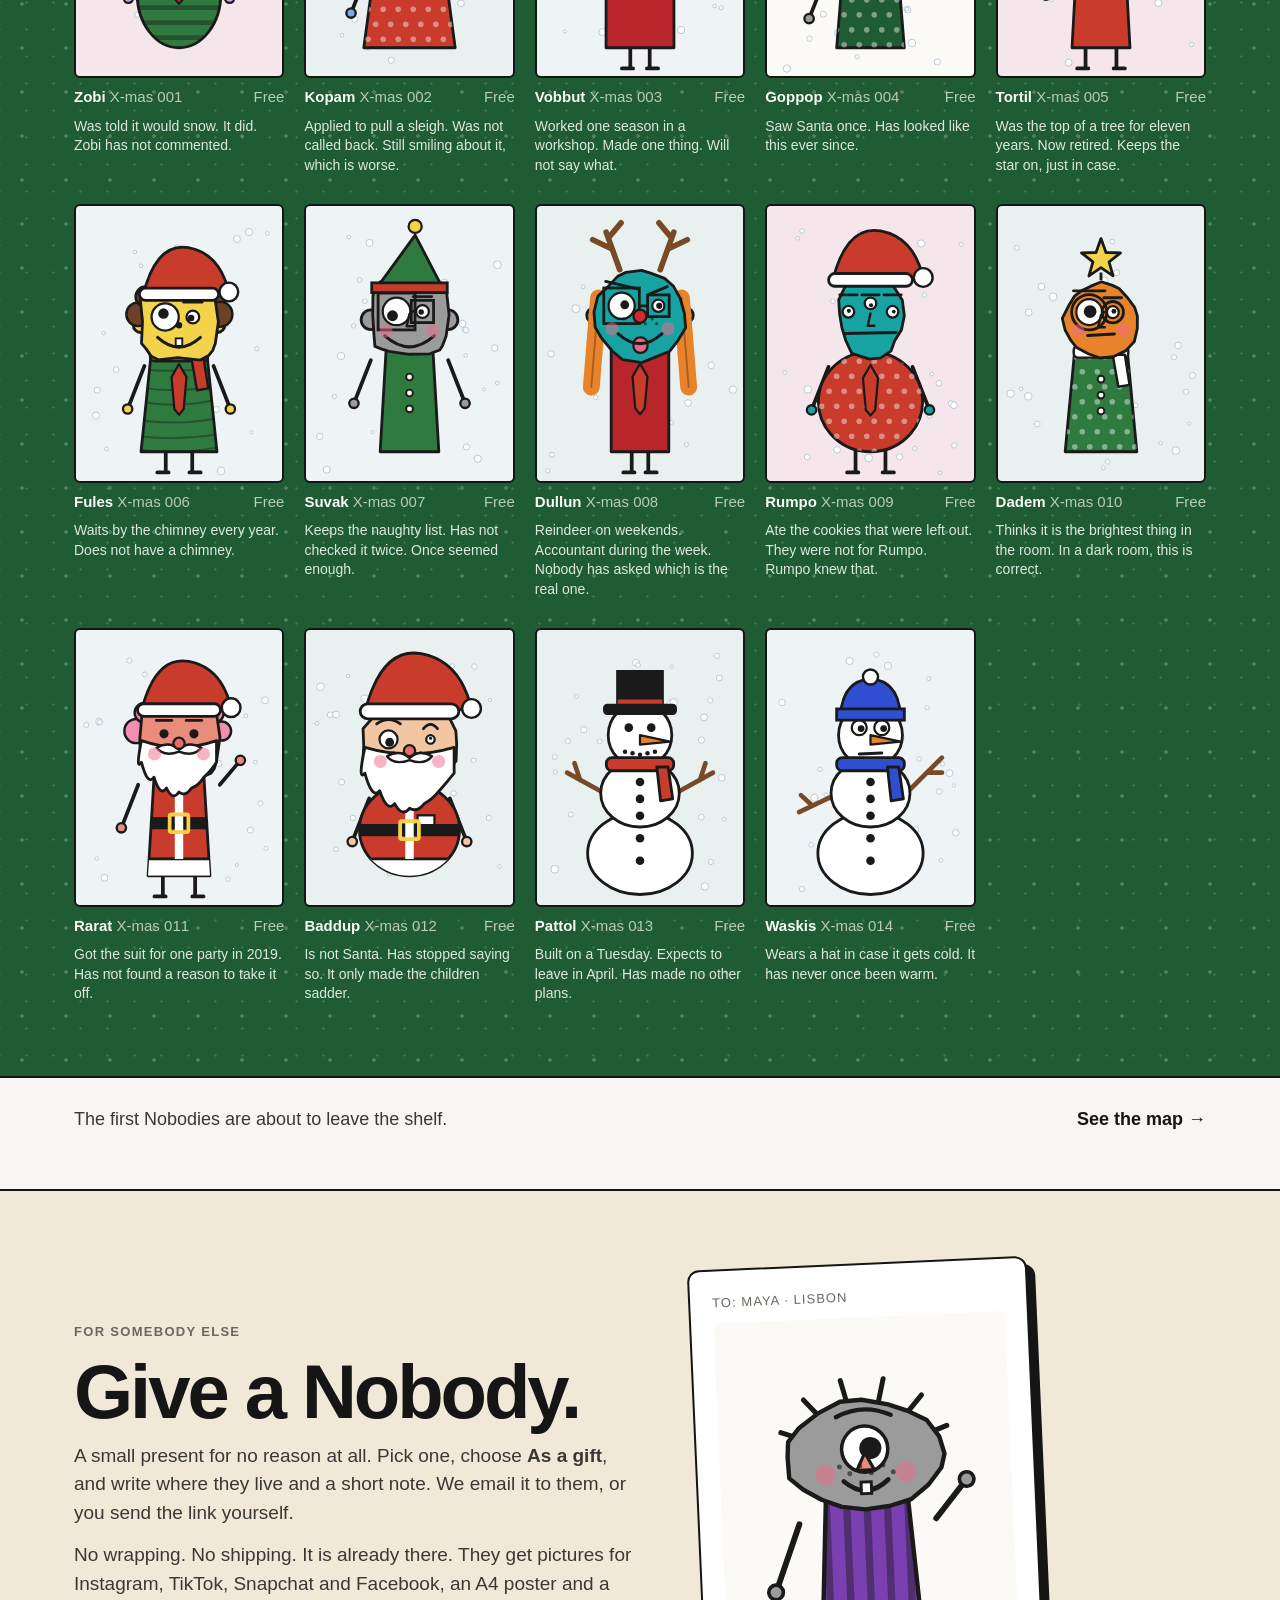
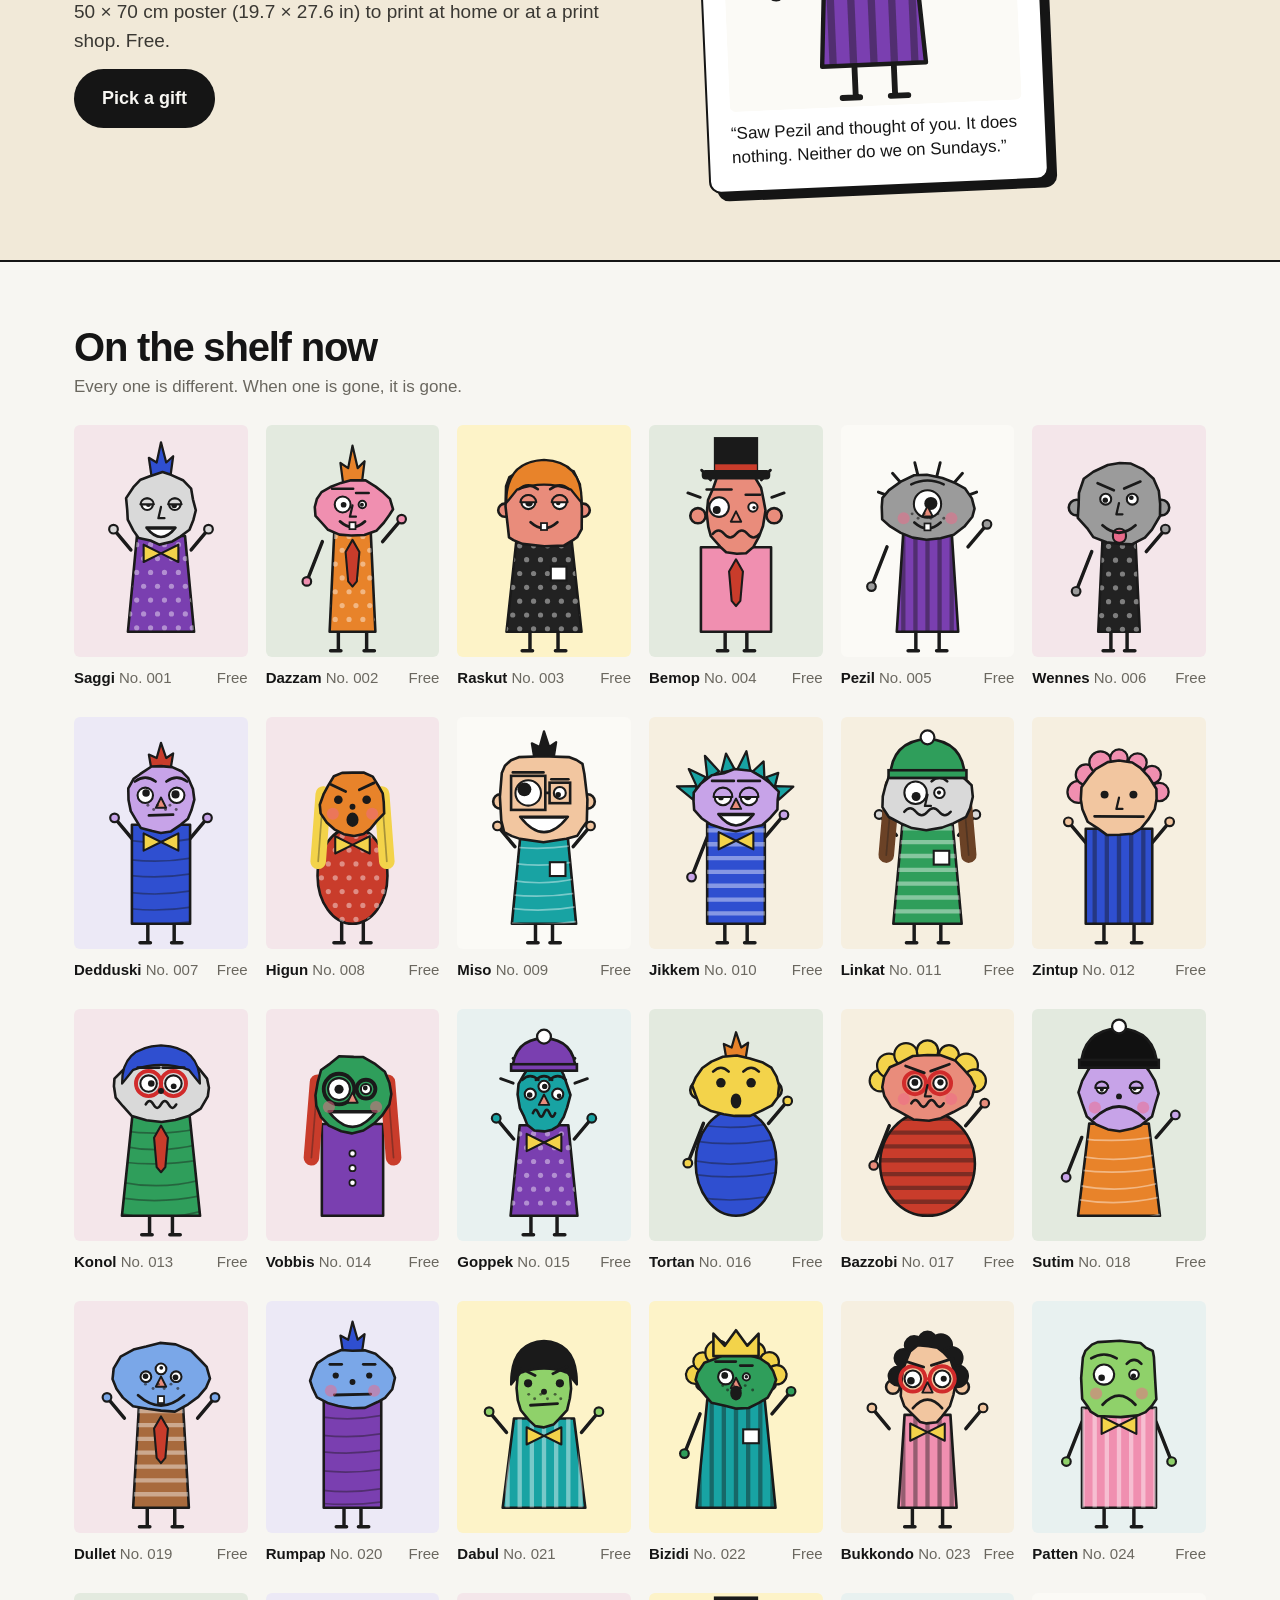
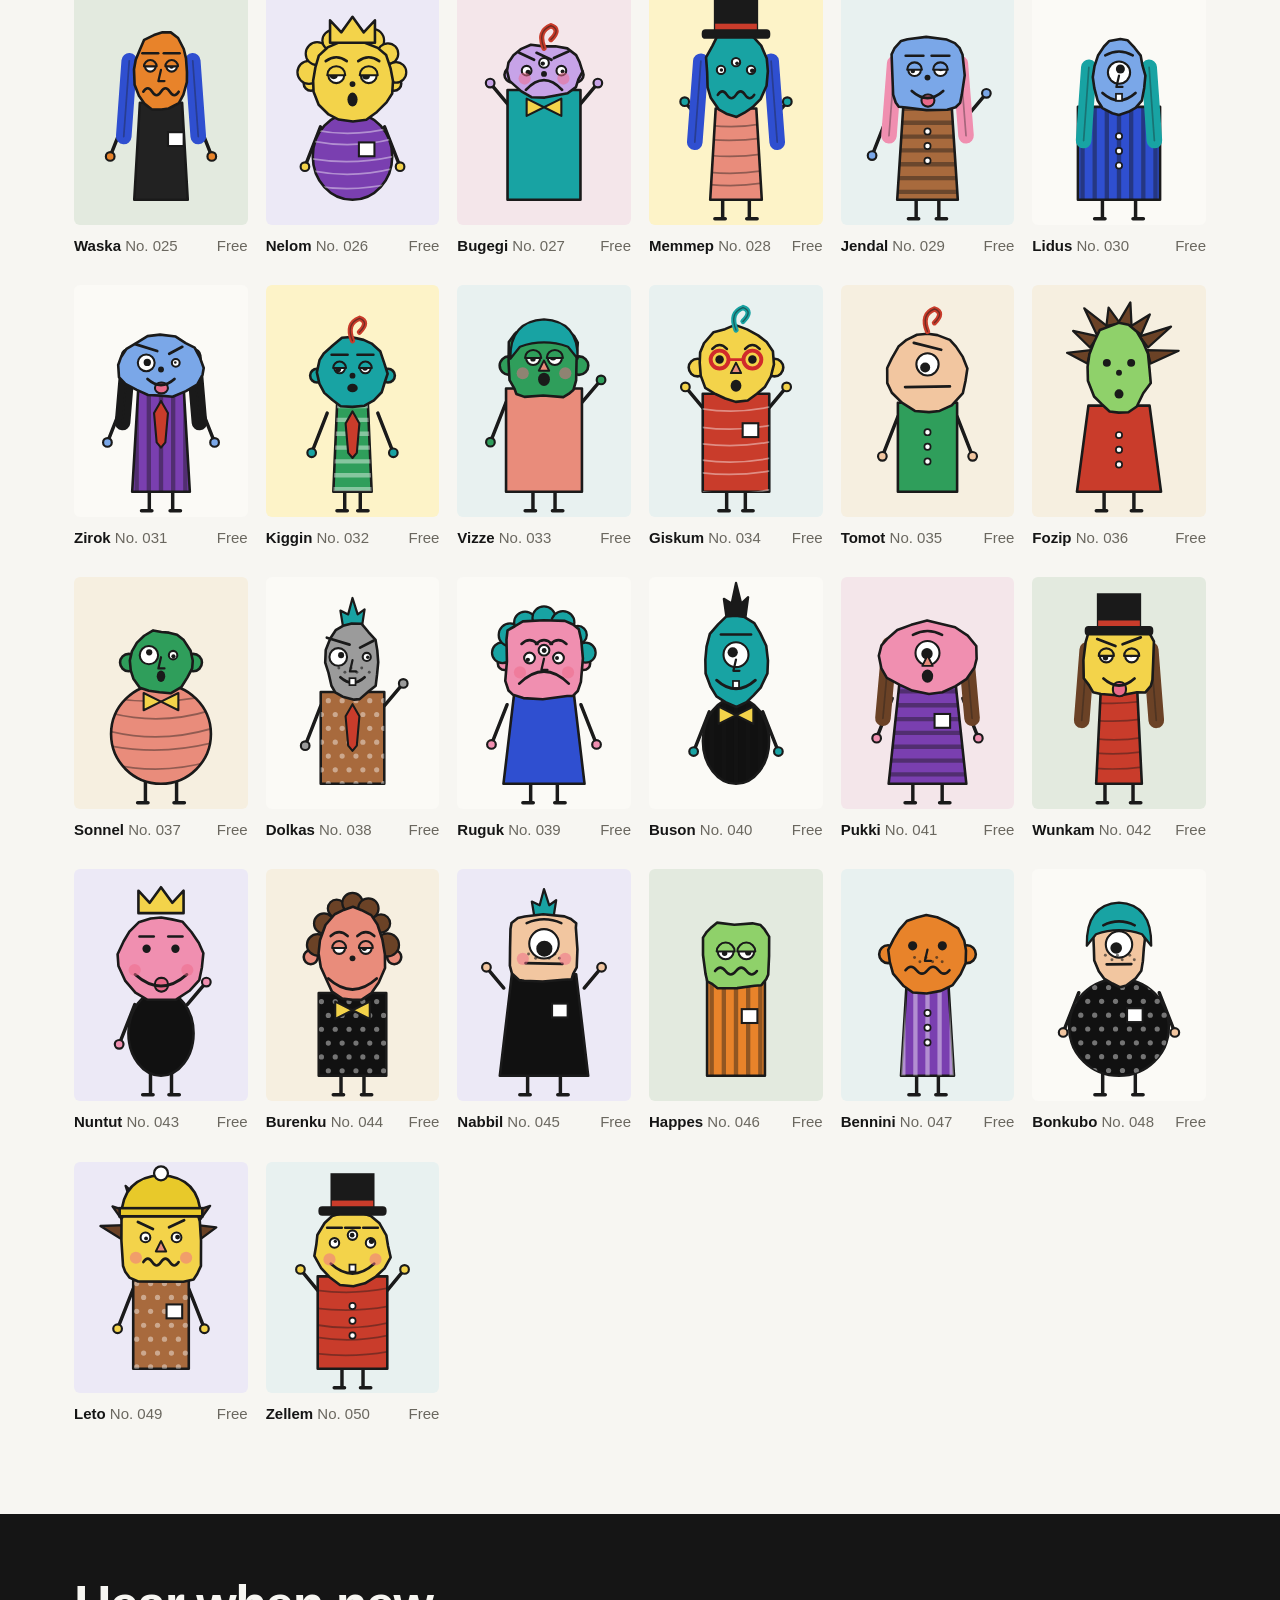
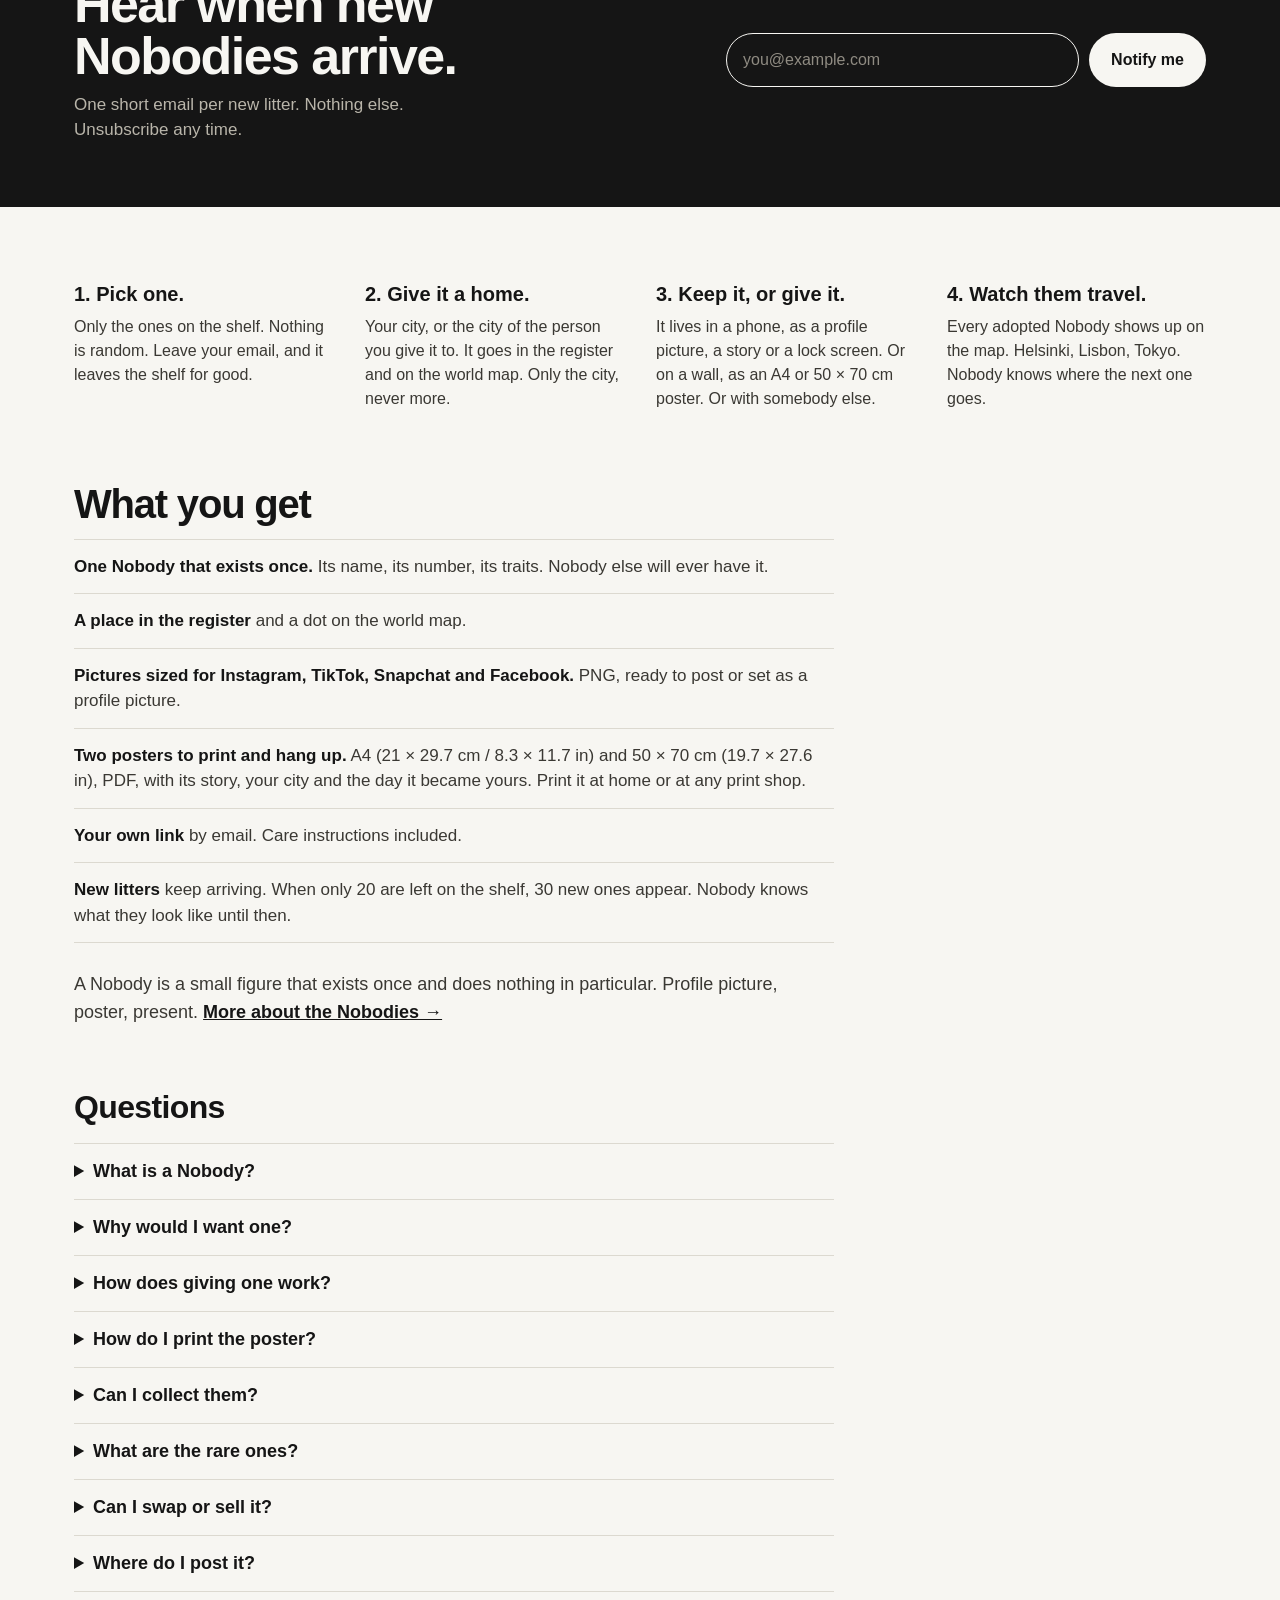
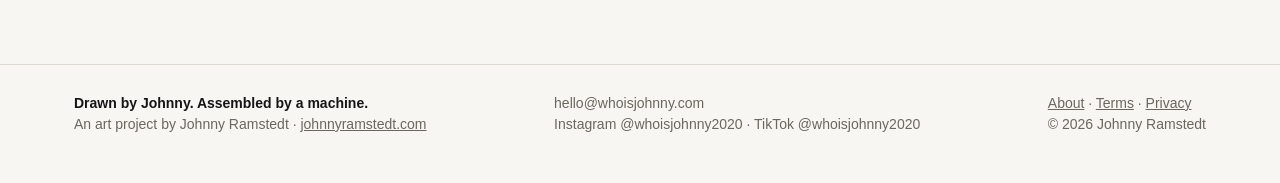
==== commit 3f227e2f: "Remove Malin Bengts from the front page and footer Co-Authored-By: Claude Sonnet 5.5 <noreply@anthro" ====
--- a/index.html
+++ b/index.html
@@ -208,7 +208,7 @@
     <div class="wrap hero">
       <h1 class="big">Pick a Nobody.</h1>
       <p class="lede">Small figures with nowhere to be. Each one exists once, with its own name and number. Keep one, collect a few, or give one away. Then watch where they end up.</p>
-      <p class="artnote"><b>An art project by <a href="https://johnnyramstedt.com" target="_blank" rel="noopener">Johnny Ramstedt</a> &amp; <a href="https://www.malinbengts.com" target="_blank" rel="noopener">Malin Bengts</a>.</b> The question is simple: how far can a small drawing travel if nobody pays for it and everybody passes it on? Take one, post it, print it, give one to somebody who needs a slightly better Tuesday. Every Nobody that leaves the shelf becomes a dot on the world map. The aim is modest: to make an ordinary day a little less ordinary, somewhere.</p>
+      <p class="artnote"><b>An art project by <a href="https://johnnyramstedt.com" target="_blank" rel="noopener">Johnny Ramstedt</a>.</b> The question is simple: how far can a small drawing travel if nobody pays for it and everybody passes it on? Take one, post it, print it, give one to somebody who needs a slightly better Tuesday. Every Nobody that leaves the shelf becomes a dot on the world map. The aim is modest: to make an ordinary day a little less ordinary, somewhere.</p>
       <p class="muted">Every Nobody comes with pictures for Instagram, TikTok, Snapchat and Facebook, an A4 poster (21 × 29.7 cm / 8.3 × 11.7 in) and a 50 × 70 cm poster (19.7 × 27.6 in), as PDFs to print at home or at a print shop.</p>
       <div class="ctas"><a class="btn" href="#shelf">Pick one · <span class="price">Free</span></a><a class="btn2" href="#gift">Give one as a gift</a><a class="btn2" href="#xmas" id="xCta">Christmas edition</a></div>
     </div>
@@ -359,7 +359,7 @@
 </main>
 
 <footer><div class="wrap">
-  <span><b>Drawn by Johnny. Assembled by a machine.</b><br>An art project by Johnny Ramstedt · <a href="https://johnnyramstedt.com" target="_blank" rel="noopener">johnnyramstedt.com</a><br>and Malin Bengts · <a href="https://www.malinbengts.com" target="_blank" rel="noopener">malinbengts.com</a></span>
+  <span><b>Drawn by Johnny. Assembled by a machine.</b><br>An art project by Johnny Ramstedt · <a href="https://johnnyramstedt.com" target="_blank" rel="noopener">johnnyramstedt.com</a></span>
   <span>hello@whoisjohnny.com<br>Instagram @whoisjohnny2020 · TikTok @whoisjohnny2020</span>
   <span><a href="/about" data-link>About</a> · <a href="/terms" data-link>Terms</a> · <a href="/privacy" data-link>Privacy</a><br>© 2026 Johnny Ramstedt</span>
 </div></footer>
